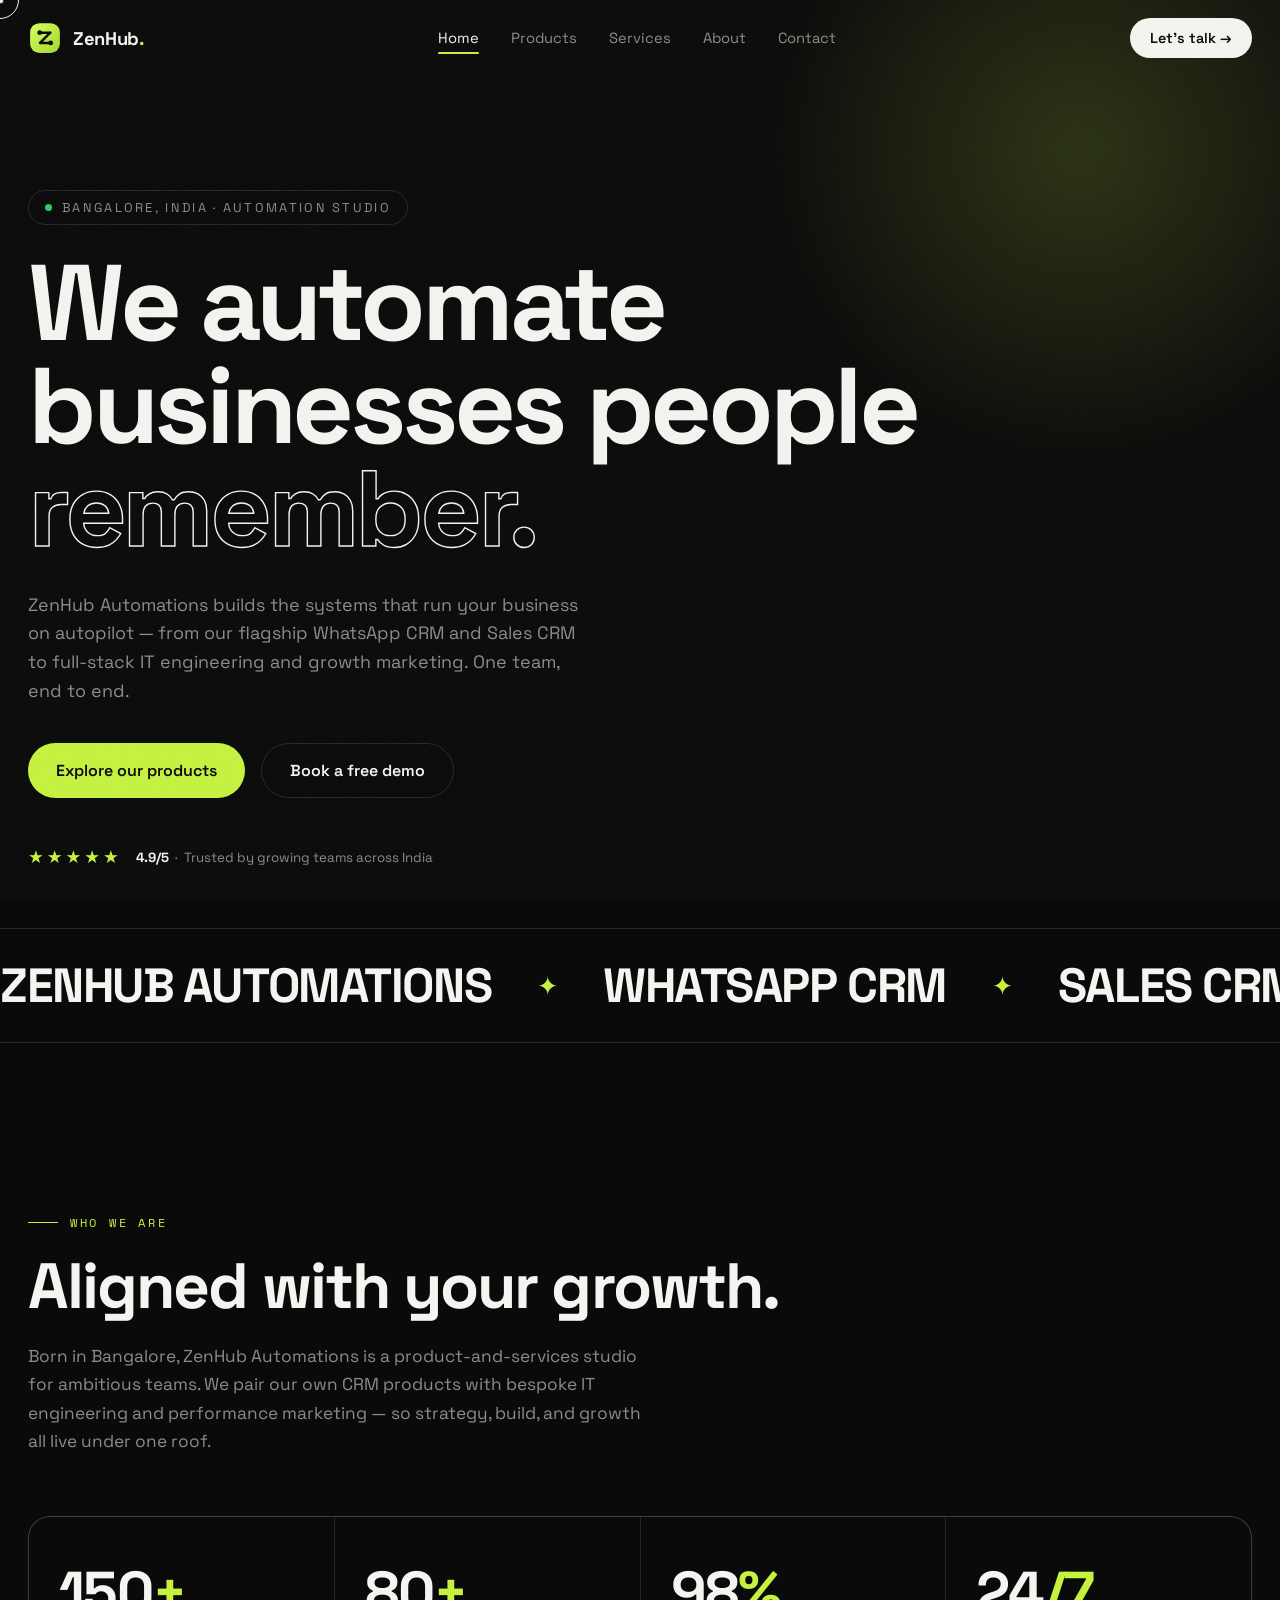
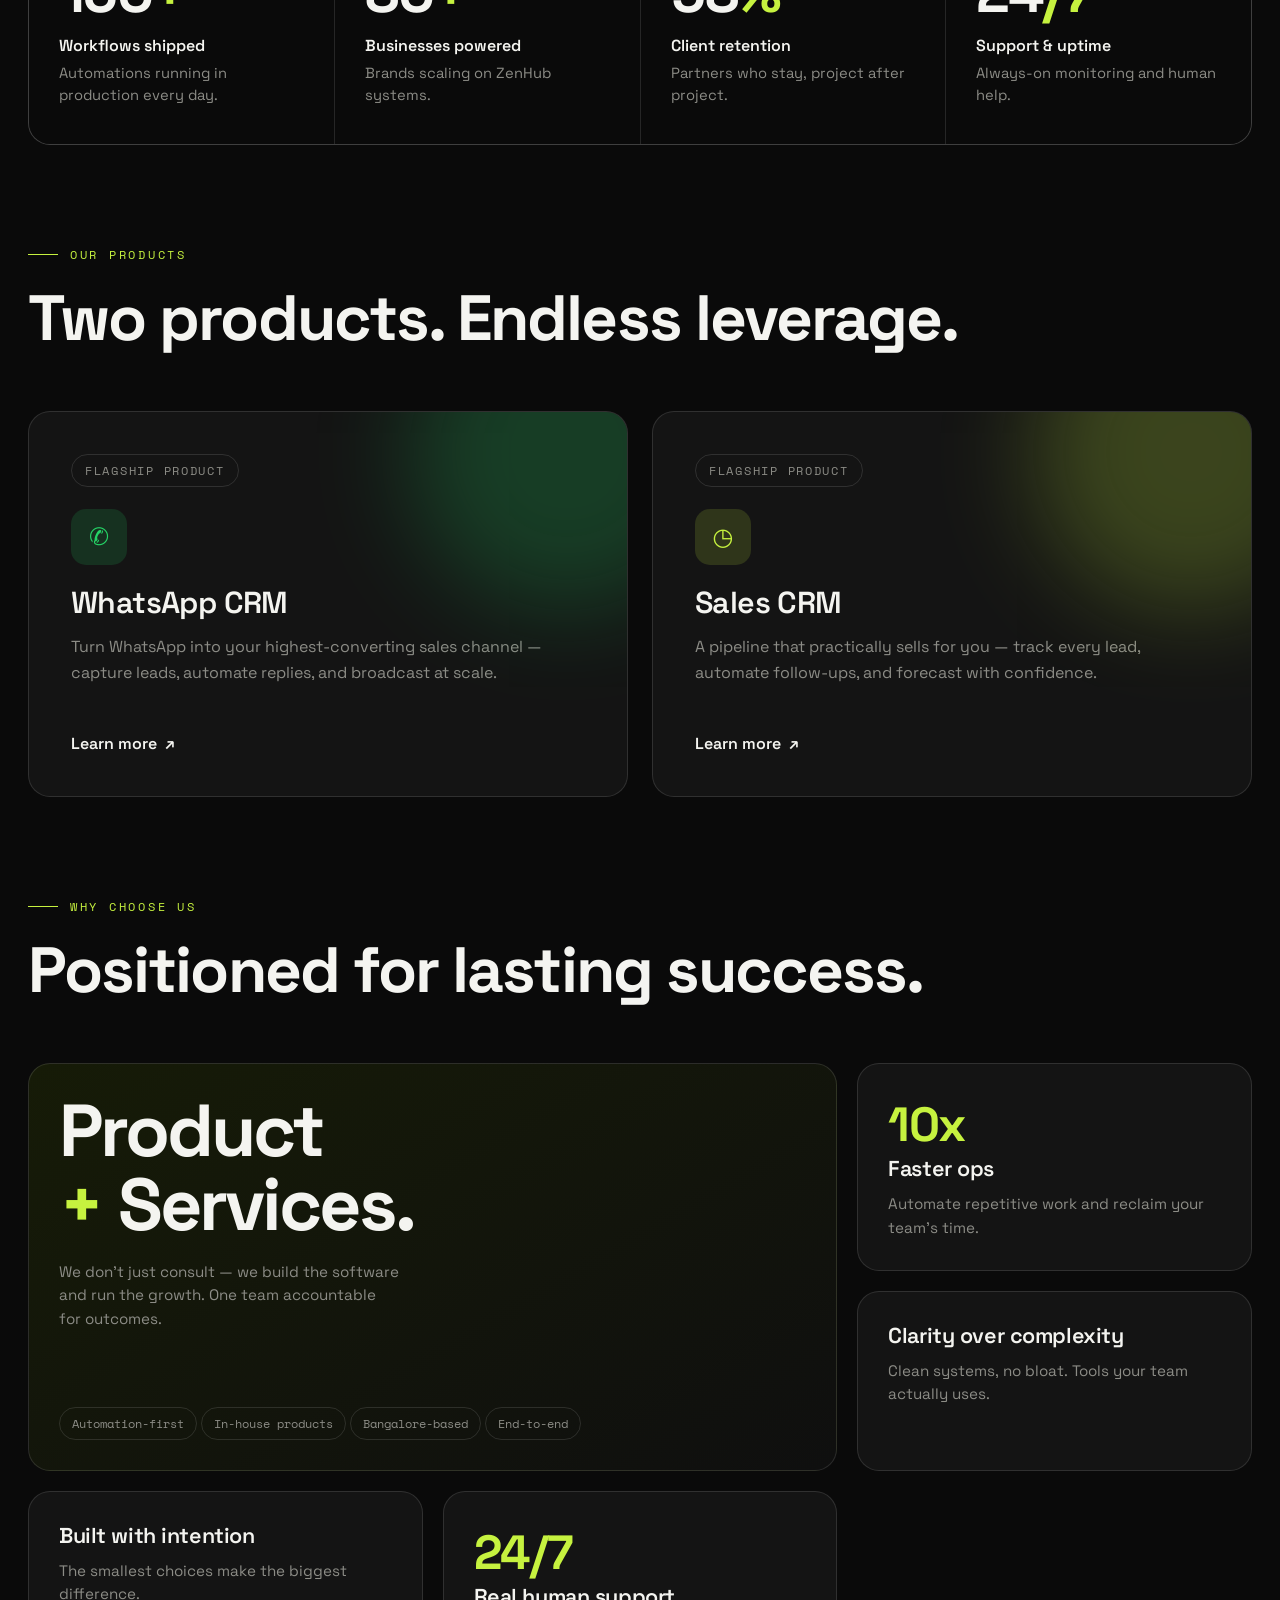
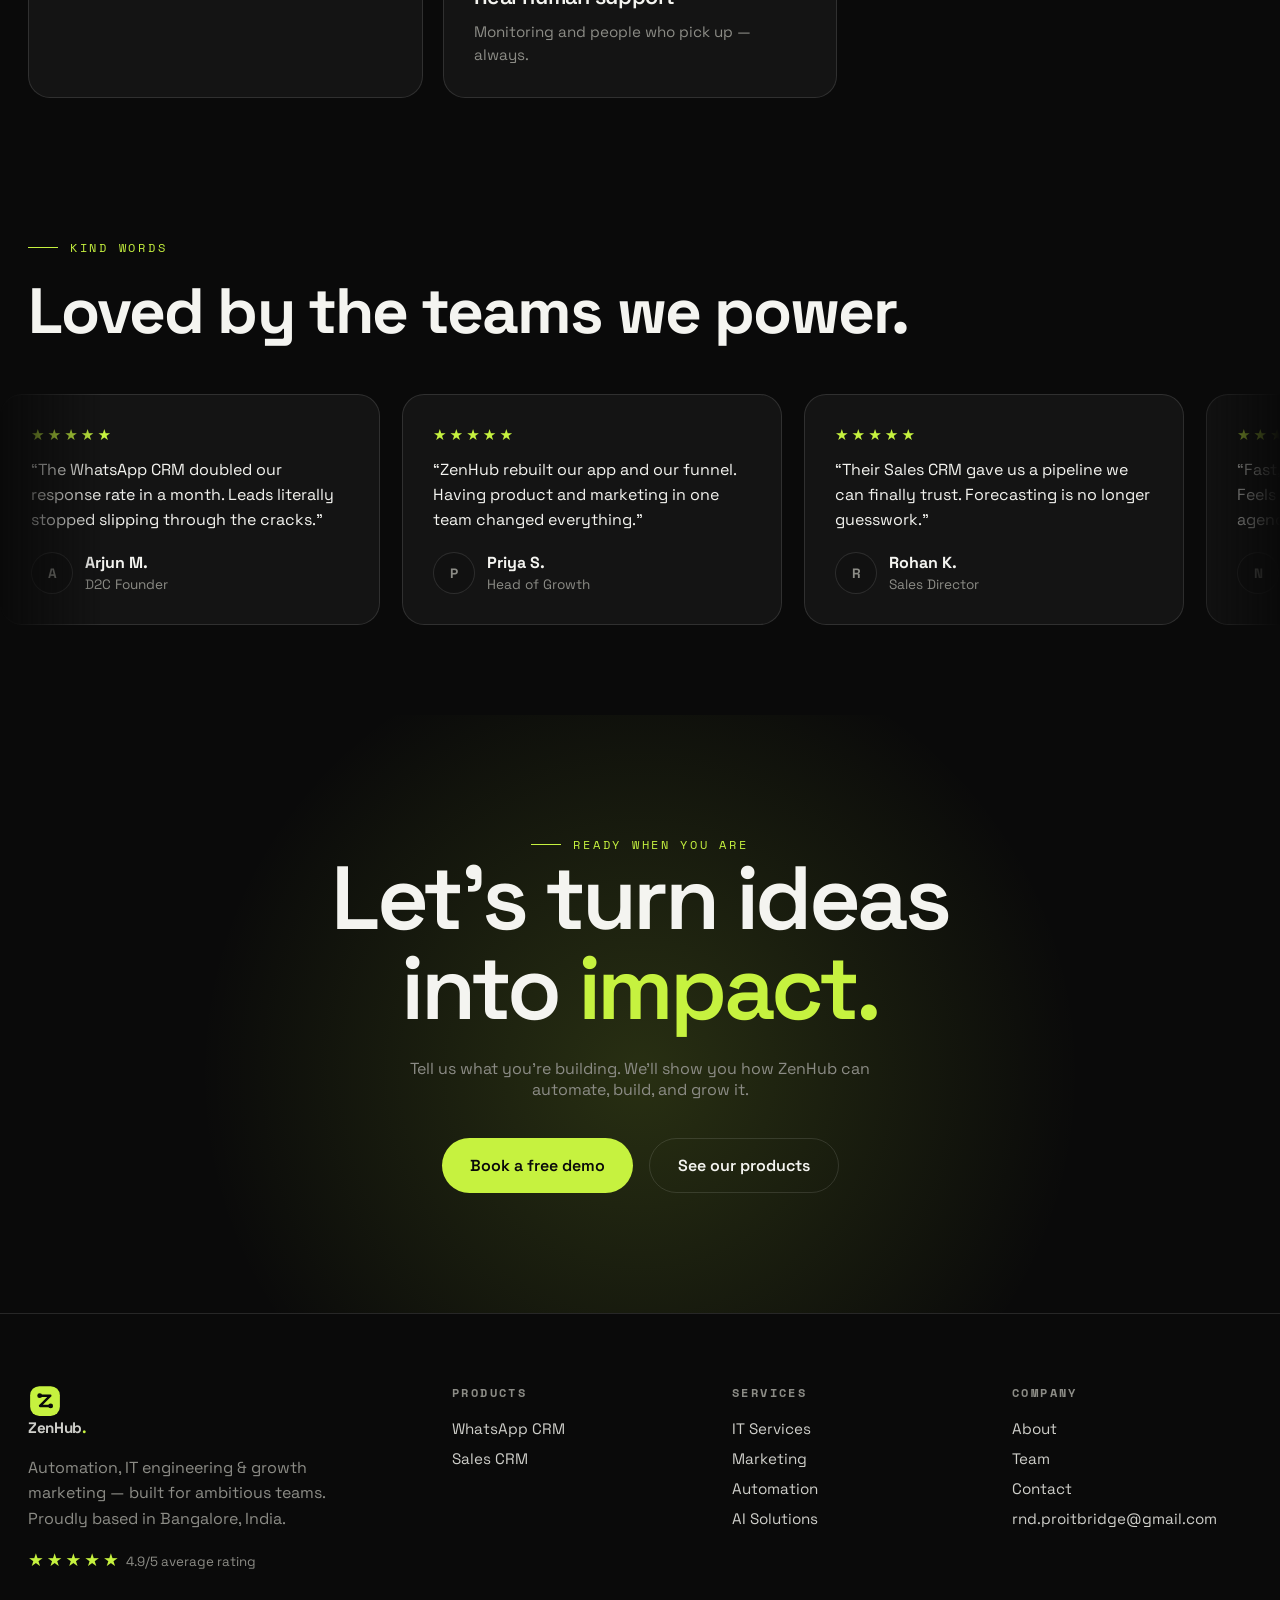
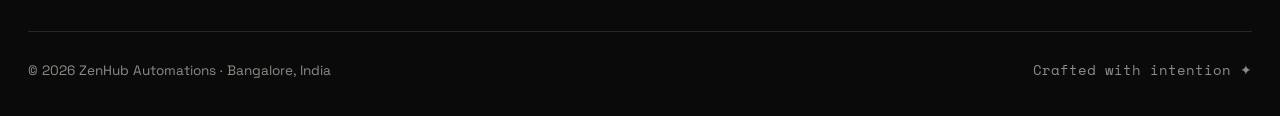
==== index.html @ d8d259f4 "first commit" ====
<!DOCTYPE html>
<html lang="en">
<head>
<meta charset="UTF-8" />
<meta name="viewport" content="width=device-width, initial-scale=1.0" />
<title>ZenHub Automations — We automate businesses people remember</title>
<meta name="description" content="ZenHub Automations is a Bangalore-based automation, IT & marketing studio. Makers of WhatsApp CRM and Sales CRM, plus full-stack IT services and growth marketing." />
<link rel="icon" href="assets/logo.svg" type="image/svg+xml" />
<link rel="preconnect" href="https://fonts.googleapis.com" />
<link rel="preconnect" href="https://fonts.gstatic.com" crossorigin />
<link href="https://fonts.googleapis.com/css2?family=Space+Grotesk:wght@400;500;600;700&family=Space+Mono:wght@400;700&display=swap" rel="stylesheet" />
<link href="https://api.fontshare.com/v2/css?f[]=clash-display@400,500,600,700&display=swap" rel="stylesheet" />
<link rel="stylesheet" href="assets/styles.css" />
</head>
<body>
<div class="cursor-dot"></div><div class="cursor-ring"></div>

<nav id="nav"><div class="nav-inner">
  <a href="index.html" class="logo">
    <svg class="logo-mark" viewBox="0 0 48 48" fill="none" xmlns="http://www.w3.org/2000/svg"><defs><linearGradient id="zg" x1="4" y1="4" x2="44" y2="44" gradientUnits="userSpaceOnUse"><stop stop-color="#d6ff5c"/><stop offset="1" stop-color="#a6d92f"/></linearGradient></defs><rect x="3" y="3" width="42" height="42" rx="13" fill="url(#zg)"/><path d="M16.5 16.5 H31.5 L17 31 H32" stroke="#0a0a0a" stroke-width="3.4" stroke-linecap="round" stroke-linejoin="round"/><circle cx="16.5" cy="16.5" r="3.4" fill="#0a0a0a"/><circle cx="32" cy="31" r="3.4" fill="#0a0a0a"/><circle cx="31.5" cy="16.5" r="1.7" fill="#0a0a0a" opacity=".55"/><circle cx="17" cy="31" r="1.7" fill="#0a0a0a" opacity=".55"/></svg>
    <span>ZenHub<span class="accent">.</span></span>
  </a>
  <div class="nav-links">
    <a href="index.html" class="active">Home</a>
    <a href="products.html">Products</a>
    <a href="services.html">Services</a>
    <a href="about.html">About</a>
    <a href="contact.html">Contact</a>
  </div>
  <a href="contact.html" class="nav-cta" data-hover>Let’s talk →</a>
  <div class="burger"><span></span><span></span><span></span></div>
</div></nav>
<div class="mobile-menu">
  <a href="index.html">Home</a><a href="products.html">Products</a><a href="services.html">Services</a><a href="about.html">About</a><a href="contact.html">Contact</a>
</div>

<!-- HERO -->
<header class="hero">
  <div class="hero-glow"></div>
  <div class="wrap">
    <span class="eyebrow reveal"><span class="dot"></span> Bangalore, India · Automation Studio</span>
    <h1 class="hero-title reveal" data-d="1">We automate<br>businesses people<br><span class="out">remember.</span></h1>
    <p class="hero-sub reveal" data-d="2">ZenHub Automations builds the systems that run your business on autopilot — from our flagship WhatsApp CRM and Sales CRM to full-stack IT engineering and growth marketing. One team, end to end.</p>
    <div class="hero-actions reveal" data-d="3">
      <a href="products.html" class="btn btn-primary" data-hover>Explore our products</a>
      <a href="contact.html" class="btn btn-ghost" data-hover>Book a free demo</a>
    </div>
    <div class="hero-rating reveal" data-d="4">
      <span class="stars">★★★★★</span>
      <small><b style="color:var(--ink)">4.9/5</b> &nbsp;·&nbsp; Trusted by growing teams across India</small>
    </div>
  </div>
  <div class="marquee">
    <div class="marquee-track">
      <span>ZENHUB AUTOMATIONS</span><span>WHATSAPP CRM</span><span>SALES CRM</span><span>IT SERVICES</span><span>MARKETING</span>
      <span>ZENHUB AUTOMATIONS</span><span>WHATSAPP CRM</span><span>SALES CRM</span><span>IT SERVICES</span><span>MARKETING</span>
    </div>
  </div>
</header>

<!-- ABOUT / STATS -->
<section class="section-pad">
  <div class="wrap">
    <span class="label reveal">Who we are</span>
    <h2 class="section-title reveal" data-d="1">Aligned with your growth.</h2>
    <p class="lead reveal" data-d="2">Born in Bangalore, ZenHub Automations is a product-and-services studio for ambitious teams. We pair our own CRM products with bespoke IT engineering and performance marketing — so strategy, build, and growth all live under one roof.</p>
    <div class="stats reveal" data-d="2">
      <div class="stat"><div class="num">150<span class="accent">+</span></div><div class="t">Workflows shipped</div><div class="d">Automations running in production every day.</div></div>
      <div class="stat"><div class="num">80<span class="accent">+</span></div><div class="t">Businesses powered</div><div class="d">Brands scaling on ZenHub systems.</div></div>
      <div class="stat"><div class="num">98<span class="accent">%</span></div><div class="t">Client retention</div><div class="d">Partners who stay, project after project.</div></div>
      <div class="stat"><div class="num">24<span class="accent">/7</span></div><div class="t">Support & uptime</div><div class="d">Always-on monitoring and human help.</div></div>
    </div>
  </div>
</section>

<!-- PRODUCTS TEASER -->
<section class="section-pad" style="padding-top:0">
  <div class="wrap">
    <span class="label reveal">Our products</span>
    <h2 class="section-title reveal" data-d="1">Two products. Endless leverage.</h2>
    <div class="products">
      <div class="product wa reveal" data-d="2" data-hover>
        <div class="pglow"></div>
        <span class="pbadge">Flagship product</span>
        <div class="picon">✆</div>
        <h3>WhatsApp CRM</h3>
        <p>Turn WhatsApp into your highest-converting sales channel — capture leads, automate replies, and broadcast at scale.</p>
        <a href="products.html" class="plink">Learn more</a>
      </div>
      <div class="product sales reveal" data-d="3" data-hover>
        <div class="pglow"></div>
        <span class="pbadge">Flagship product</span>
        <div class="picon">◷</div>
        <h3>Sales CRM</h3>
        <p>A pipeline that practically sells for you — track every lead, automate follow-ups, and forecast with confidence.</p>
        <a href="products.html" class="plink">Learn more</a>
      </div>
    </div>
  </div>
</section>

<!-- WHY US -->
<section class="section-pad" style="padding-top:0">
  <div class="wrap">
    <span class="label reveal">Why choose us</span>
    <h2 class="section-title reveal" data-d="1">Positioned for lasting success.</h2>
    <div class="bento">
      <div class="cell big reveal" data-d="1">
        <div>
          <div class="huge">Product<br><span class="accent">+</span> Services.</div>
          <p style="margin-top:18px;max-width:340px">We don’t just consult — we build the software and run the growth. One team accountable for outcomes.</p>
        </div>
        <div><span class="chip">Automation-first</span><span class="chip">In-house products</span><span class="chip">Bangalore-based</span><span class="chip">End-to-end</span></div>
      </div>
      <div class="cell reveal" data-d="2"><div class="kpi">10x</div><h4>Faster ops</h4><p>Automate repetitive work and reclaim your team’s time.</p></div>
      <div class="cell reveal" data-d="3"><h4>Clarity over complexity</h4><p>Clean systems, no bloat. Tools your team actually uses.</p></div>
      <div class="cell reveal" data-d="2"><h4>Built with intention</h4><p>The smallest choices make the biggest difference.</p></div>
      <div class="cell reveal" data-d="3"><div class="kpi">24/7</div><h4>Real human support</h4><p>Monitoring and people who pick up — always.</p></div>
    </div>
  </div>
</section>

<!-- TESTIMONIALS -->
<section class="section-pad" style="padding:40px 0 90px">
  <div class="wrap">
    <span class="label reveal">Kind words</span>
    <h2 class="section-title reveal" data-d="1">Loved by the teams we power.</h2>
  </div>
  <div class="tmarquee">
    <div class="tmarquee-track">
      <div class="tcard"><div class="stars accent">★★★★★</div><p>“The WhatsApp CRM doubled our response rate in a month. Leads literally stopped slipping through the cracks.”</p><div class="who"><span class="av">A</span><div><b>Arjun M.</b><span>D2C Founder</span></div></div></div>
      <div class="tcard"><div class="stars accent">★★★★★</div><p>“ZenHub rebuilt our app and our funnel. Having product and marketing in one team changed everything.”</p><div class="who"><span class="av">P</span><div><b>Priya S.</b><span>Head of Growth</span></div></div></div>
      <div class="tcard"><div class="stars accent">★★★★★</div><p>“Their Sales CRM gave us a pipeline we can finally trust. Forecasting is no longer guesswork.”</p><div class="who"><span class="av">R</span><div><b>Rohan K.</b><span>Sales Director</span></div></div></div>
      <div class="tcard"><div class="stars accent">★★★★★</div><p>“Fast, sharp and genuinely strategic. Feels like an in-house team, not an agency.”</p><div class="who"><span class="av">N</span><div><b>Neha T.</b><span>COO</span></div></div></div>
      <div class="tcard"><div class="stars accent">★★★★★</div><p>“The WhatsApp CRM doubled our response rate in a month. Leads literally stopped slipping through the cracks.”</p><div class="who"><span class="av">A</span><div><b>Arjun M.</b><span>D2C Founder</span></div></div></div>
      <div class="tcard"><div class="stars accent">★★★★★</div><p>“ZenHub rebuilt our app and our funnel. Having product and marketing in one team changed everything.”</p><div class="who"><span class="av">P</span><div><b>Priya S.</b><span>Head of Growth</span></div></div></div>
      <div class="tcard"><div class="stars accent">★★★★★</div><p>“Their Sales CRM gave us a pipeline we can finally trust. Forecasting is no longer guesswork.”</p><div class="who"><span class="av">R</span><div><b>Rohan K.</b><span>Sales Director</span></div></div></div>
      <div class="tcard"><div class="stars accent">★★★★★</div><p>“Fast, sharp and genuinely strategic. Feels like an in-house team, not an agency.”</p><div class="who"><span class="av">N</span><div><b>Neha T.</b><span>COO</span></div></div></div>
    </div>
  </div>
</section>

<!-- CTA -->
<section class="cta">
  <div class="glow"></div>
  <div class="wrap">
    <span class="label reveal" style="justify-content:center">Ready when you are</span>
    <h2 class="reveal" data-d="1">Let’s turn ideas<br>into <span class="accent">impact.</span></h2>
    <p class="reveal" data-d="2">Tell us what you’re building. We’ll show you how ZenHub can automate, build, and grow it.</p>
    <div class="hero-actions reveal" data-d="3" style="justify-content:center">
      <a href="contact.html" class="btn btn-primary" data-hover>Book a free demo</a>
      <a href="products.html" class="btn btn-ghost" data-hover>See our products</a>
    </div>
  </div>
</section>

<footer><div class="wrap">
  <div class="foot-grid">
    <div class="foot-brand">
      <a href="index.html" class="logo"><svg class="logo-mark" viewBox="0 0 48 48" fill="none" xmlns="http://www.w3.org/2000/svg"><rect x="3" y="3" width="42" height="42" rx="13" fill="#c6f23f"/><path d="M16.5 16.5 H31.5 L17 31 H32" stroke="#0a0a0a" stroke-width="3.4" stroke-linecap="round" stroke-linejoin="round"/><circle cx="16.5" cy="16.5" r="3.4" fill="#0a0a0a"/><circle cx="32" cy="31" r="3.4" fill="#0a0a0a"/></svg><span>ZenHub<span class="accent">.</span></span></a>
      <p>Automation, IT engineering &amp; growth marketing — built for ambitious teams. Proudly based in Bangalore, India.</p>
      <span class="stars accent">★★★★★</span> <small style="color:var(--muted)">4.9/5 average rating</small>
    </div>
    <div><h5>Products</h5><a href="products.html">WhatsApp CRM</a><a href="products.html">Sales CRM</a></div>
    <div><h5>Services</h5><a href="services.html">IT Services</a><a href="services.html">Marketing</a><a href="services.html">Automation</a><a href="services.html">AI Solutions</a></div>
    <div><h5>Company</h5><a href="about.html">About</a><a href="about.html">Team</a><a href="contact.html">Contact</a><a href="mailto:rnd.proitbridge@gmail.com">rnd.proitbridge@gmail.com</a></div>
  </div>
  <div class="foot-bottom"><span>© <span data-yr></span> ZenHub Automations · Bangalore, India</span><span class="mono">Crafted with intention ✦</span></div>
</div></footer>

<script src="assets/app.js"></script>
</body>
</html>
---- assets/styles.css ----
:root{
  --bg:#0a0a0a;
  --bg-2:#111111;
  --ink:#f4f4f0;
  --muted:#8c8c86;
  --line:rgba(244,244,240,.12);
  --accent:#c6f23f;
  --accent-2:#25d366;
  --card:#141414;
  --r:22px;
  --ease:cubic-bezier(.16,1,.3,1);
}
*{margin:0;padding:0;box-sizing:border-box}
html{scroll-behavior:smooth}
body{
  background:var(--bg);
  color:var(--ink);
  font-family:'Space Grotesk',system-ui,sans-serif;
  -webkit-font-smoothing:antialiased;
  overflow-x:hidden;
  cursor:none;
}
body::before{
  content:"";position:fixed;inset:0;z-index:9998;pointer-events:none;opacity:.04;
  background-image:url("data:image/svg+xml,%3Csvg xmlns='http://www.w3.org/2000/svg' width='120' height='120'%3E%3Cfilter id='n'%3E%3CfeTurbulence type='fractalNoise' baseFrequency='.9' numOctaves='3'/%3E%3C/filter%3E%3Crect width='100%25' height='100%25' filter='url(%23n)'/%3E%3C/svg%3E");
}
a{color:inherit;text-decoration:none}
.mono{font-family:'Space Mono',monospace}

/* display headings use Clash Display */
h1,h2,h3,h4,
.hero-title,.page-head h1,.section-title,
.cta h2,.product h3,.cell.big .huge,.cell .kpi,
.stat .num,.cell h4,.m-body h4,.mobile-menu a{
  font-family:'Clash Display','Space Grotesk',system-ui,sans-serif;
  font-weight:600;
}
h1.hero-title,.page-head h1,.cta h2,.cell.big .huge{font-weight:600;letter-spacing:-.035em}
.wrap{max-width:1280px;margin:0 auto;padding:0 28px}
.accent{color:var(--accent)}

/* cursor */
.cursor-dot,.cursor-ring{position:fixed;top:0;left:0;z-index:9999;pointer-events:none;border-radius:50%;mix-blend-mode:difference}
.cursor-dot{width:7px;height:7px;background:#fff;transform:translate(-50%,-50%)}
.cursor-ring{width:38px;height:38px;border:1.5px solid #fff;transform:translate(-50%,-50%);transition:width .25s var(--ease),height .25s var(--ease),background .25s}
.cursor-ring.hover{width:64px;height:64px;background:rgba(255,255,255,.15)}
@media(hover:none),(max-width:820px){body{cursor:auto}.cursor-dot,.cursor-ring{display:none}}

/* nav */
nav{position:fixed;top:0;left:0;right:0;z-index:900;transition:.4s var(--ease)}
.nav-inner{display:flex;align-items:center;justify-content:space-between;padding:18px 28px;max-width:1280px;margin:0 auto}
nav.scrolled .nav-inner{padding:12px 28px}
nav.scrolled{background:rgba(10,10,10,.72);backdrop-filter:blur(14px);border-bottom:1px solid var(--line)}
.logo{display:flex;align-items:center;gap:11px;font-weight:700;font-size:1.15rem;letter-spacing:-.02em}
.logo-mark{width:34px;height:34px;border-radius:10px;display:block;transition:transform .55s var(--ease)}
.logo:hover .logo-mark{transform:rotate(180deg)}
.nav-links{display:flex;gap:32px;align-items:center}
.nav-links a{font-size:.92rem;color:var(--muted);transition:color .25s;position:relative}
.nav-links a:hover,.nav-links a.active{color:var(--ink)}
.nav-links a.active::after{content:"";position:absolute;left:0;right:0;bottom:-7px;height:2px;background:var(--accent);border-radius:2px}
.nav-cta{padding:11px 20px;background:var(--ink);color:#0a0a0a;border-radius:100px;font-weight:600;font-size:.9rem;transition:.3s var(--ease)}
.nav-cta:hover{background:var(--accent)}
.burger{display:none;flex-direction:column;gap:5px;cursor:pointer;z-index:950}
.burger span{width:24px;height:2px;background:var(--ink);transition:.3s}
.mobile-menu{position:fixed;inset:0;background:var(--bg);z-index:940;display:flex;flex-direction:column;justify-content:center;gap:8px;padding:0 32px;transform:translateY(-100%);transition:.5s var(--ease)}
.mobile-menu.open{transform:none}
.mobile-menu a{font-size:2rem;font-weight:700;letter-spacing:-.02em;padding:10px 0;border-bottom:1px solid var(--line)}
@media(max-width:820px){.nav-links,.nav-cta{display:none}.burger{display:flex}}

/* hero */
.hero{position:relative;padding:190px 0 70px;overflow:hidden}
.hero-glow{position:absolute;width:700px;height:700px;border-radius:50%;background:radial-gradient(circle,rgba(198,242,63,.18),transparent 65%);top:-200px;right:-150px;filter:blur(20px);z-index:0}
.eyebrow{display:inline-flex;align-items:center;gap:10px;font-size:.8rem;letter-spacing:.18em;text-transform:uppercase;color:var(--muted);border:1px solid var(--line);padding:8px 16px;border-radius:100px}
.eyebrow .dot{width:7px;height:7px;border-radius:50%;background:var(--accent-2);box-shadow:0 0 0 0 rgba(37,211,102,.6);animation:pulse 2s infinite}
@keyframes pulse{0%{box-shadow:0 0 0 0 rgba(37,211,102,.55)}70%{box-shadow:0 0 0 12px rgba(37,211,102,0)}100%{box-shadow:0 0 0 0 rgba(37,211,102,0)}}
h1.hero-title{font-size:clamp(2.7rem,8.4vw,7.4rem);line-height:.96;letter-spacing:-.04em;font-weight:700;margin:26px 0 0;position:relative;z-index:2}
h1.hero-title .out{color:transparent;-webkit-text-stroke:1.4px var(--ink)}
.hero-sub{max-width:560px;margin:30px 0 38px;color:var(--muted);font-size:1.12rem;line-height:1.6;position:relative;z-index:2}
.hero-actions{display:flex;gap:16px;flex-wrap:wrap;position:relative;z-index:2}
.btn{display:inline-flex;align-items:center;gap:10px;padding:16px 28px;border-radius:100px;font-weight:600;font-size:1rem;transition:.35s var(--ease)}
.btn-primary{background:var(--accent);color:#0a0a0a}
.btn-primary:hover{transform:translateY(-3px);box-shadow:0 16px 40px rgba(198,242,63,.25)}
.btn-ghost{border:1px solid var(--line);color:var(--ink)}
.btn-ghost:hover{background:var(--ink);color:#0a0a0a}
.hero-rating{display:flex;align-items:center;gap:14px;margin-top:48px;position:relative;z-index:2}
.stars{color:var(--accent);letter-spacing:3px;font-size:1.1rem}
.hero-rating small{color:var(--muted)}

/* page header (sub-pages) */
.page-head{padding:170px 0 30px;position:relative;overflow:hidden}
.page-head h1{font-size:clamp(2.6rem,7vw,6rem);line-height:.98;letter-spacing:-.04em;font-weight:700;margin-top:18px}
.page-head .lead{margin-top:24px}
.crumb{font-family:'Space Mono';font-size:.8rem;color:var(--muted);letter-spacing:.1em}
.crumb .accent{color:var(--accent)}

/* marquee */
.marquee{border-top:1px solid var(--line);border-bottom:1px solid var(--line);padding:26px 0;overflow:hidden;white-space:nowrap;margin-top:60px}
.marquee-track{display:inline-flex;gap:46px;animation:scroll 28s linear infinite;will-change:transform}
.marquee:hover .marquee-track{animation-play-state:paused}
.marquee-track span{font-size:clamp(1.8rem,4vw,3rem);font-weight:700;letter-spacing:-.03em;display:inline-flex;align-items:center;gap:46px;color:var(--ink)}
.marquee-track span::after{content:"✦";color:var(--accent);font-size:1.6rem}
@keyframes scroll{to{transform:translateX(-50%)}}

/* sections */
section{position:relative;z-index:2}
.section-pad{padding:100px 0}
.label{font-family:'Space Mono';font-size:.78rem;letter-spacing:.22em;text-transform:uppercase;color:var(--accent);display:flex;align-items:center;gap:12px}
.label::before{content:"";width:30px;height:1px;background:var(--accent)}
h2.section-title{font-size:clamp(2rem,5.2vw,4rem);line-height:1.02;letter-spacing:-.03em;font-weight:700;margin:22px 0}
.lead{color:var(--muted);font-size:1.08rem;line-height:1.65;max-width:620px}

/* stats */
.stats{display:grid;grid-template-columns:repeat(4,1fr);gap:1px;background:var(--line);border:1px solid var(--line);border-radius:var(--r);overflow:hidden;margin-top:60px}
.stat{background:var(--bg);padding:38px 30px}
.stat .num{font-size:clamp(2.4rem,4.5vw,3.6rem);font-weight:700;letter-spacing:-.03em}
.stat .t{font-weight:600;margin:6px 0 6px}
.stat .d{color:var(--muted);font-size:.92rem;line-height:1.5}
@media(max-width:820px){.stats{grid-template-columns:repeat(2,1fr)}}

/* products */
.products{display:grid;grid-template-columns:1fr 1fr;gap:24px;margin-top:60px}
.product{position:relative;background:var(--card);border:1px solid var(--line);border-radius:var(--r);padding:42px;overflow:hidden;transition:.45s var(--ease)}
.product:hover{transform:translateY(-6px);border-color:rgba(244,244,240,.28)}
.product .pglow{position:absolute;width:320px;height:320px;border-radius:50%;filter:blur(50px);opacity:.22;top:-120px;right:-100px;transition:.5s}
.product.wa .pglow{background:var(--accent-2)}
.product.sales .pglow{background:var(--accent)}
.product:hover .pglow{opacity:.4}
.pbadge{display:inline-flex;align-items:center;gap:8px;font-family:'Space Mono';font-size:.72rem;letter-spacing:.15em;text-transform:uppercase;padding:7px 13px;border-radius:100px;border:1px solid var(--line);color:var(--muted)}
.picon{width:56px;height:56px;border-radius:15px;display:grid;place-items:center;margin:22px 0 18px;font-size:1.5rem}
.product.wa .picon{background:rgba(37,211,102,.15);color:var(--accent-2)}
.product.sales .picon{background:rgba(198,242,63,.15);color:var(--accent)}
.product h3{font-size:1.9rem;letter-spacing:-.02em}
.product p{color:var(--muted);margin:12px 0 22px;line-height:1.6}
.feat{list-style:none;display:flex;flex-direction:column;gap:11px}
.feat li{display:flex;gap:11px;align-items:flex-start;font-size:.95rem;color:#cfcfca}
.feat li::before{content:"→";color:var(--accent);flex:none}
.product .plink{display:inline-flex;align-items:center;gap:8px;margin-top:26px;font-weight:600}
.product .plink::after{content:"↗";transition:transform .3s}
.product:hover .plink::after{transform:translate(3px,-3px)}
@media(max-width:820px){.products{grid-template-columns:1fr}}

/* services */
.svc-head{display:flex;justify-content:space-between;align-items:flex-end;flex-wrap:wrap;gap:24px}
.svc-cat{margin-top:54px}
.svc-cat h3{font-family:'Space Mono';font-size:.95rem;letter-spacing:.12em;text-transform:uppercase;color:var(--muted);padding-bottom:14px;border-bottom:1px solid var(--line)}
.svc-row{display:flex;align-items:center;gap:24px;padding:24px 8px;border-bottom:1px solid var(--line);transition:.4s var(--ease);position:relative}
.svc-row .n{font-family:'Space Mono';font-size:.85rem;color:var(--muted);width:34px;flex:none}
.svc-row .name{font-size:clamp(1.3rem,2.6vw,2.1rem);font-weight:600;letter-spacing:-.02em;flex:1;transition:.35s var(--ease)}
.svc-row .desc{color:var(--muted);font-size:.92rem;max-width:330px;display:none}
.svc-row .arrow{font-size:1.3rem;color:var(--muted);transition:.35s var(--ease)}
.svc-row:hover{padding-left:24px;background:linear-gradient(90deg,rgba(198,242,63,.06),transparent)}
.svc-row:hover .name{color:var(--accent);transform:translateX(6px)}
.svc-row:hover .arrow{color:var(--accent);transform:rotate(45deg)}
@media(min-width:900px){.svc-row .desc{display:block}}

/* bento */
.bento{display:grid;grid-template-columns:repeat(3,1fr);grid-auto-rows:minmax(180px,auto);gap:20px;margin-top:60px}
.cell{background:var(--card);border:1px solid var(--line);border-radius:var(--r);padding:30px;transition:.4s var(--ease);overflow:hidden;position:relative}
.cell:hover{border-color:rgba(244,244,240,.28);transform:translateY(-4px)}
.cell h4{font-size:1.35rem;letter-spacing:-.02em;margin-bottom:10px}
.cell p{color:var(--muted);font-size:.95rem;line-height:1.55}
.cell.big{grid-column:span 2;grid-row:span 2;display:flex;flex-direction:column;justify-content:space-between;background:linear-gradient(150deg,#161b07,#0f0f0f)}
.cell.big .huge{font-size:clamp(2.6rem,6vw,4.6rem);font-weight:700;letter-spacing:-.04em;line-height:1}
.cell .kpi{font-size:3rem;font-weight:700;letter-spacing:-.03em;color:var(--accent)}
.chip{display:inline-block;padding:6px 12px;border:1px solid var(--line);border-radius:100px;font-size:.78rem;font-family:'Space Mono';color:var(--muted);margin:4px 4px 0 0}
@media(max-width:820px){.bento{grid-template-columns:1fr}.cell.big{grid-column:span 1;grid-row:span 1}}

/* team */
.team{display:grid;grid-template-columns:repeat(3,1fr);gap:24px;margin-top:60px}
.member{background:var(--card);border:1px solid var(--line);border-radius:var(--r);overflow:hidden;transition:.4s var(--ease)}
.member:hover{transform:translateY(-6px);border-color:var(--accent)}
.m-photo{aspect-ratio:1/1;display:grid;place-items:center;background:repeating-linear-gradient(45deg,#161616,#161616 14px,#191919 14px,#191919 28px);position:relative;border-bottom:1px solid var(--line)}
.m-photo .ph{width:90px;height:90px;border-radius:50%;border:2px dashed var(--line);display:grid;place-items:center;color:var(--muted);font-size:2rem}
.m-photo .tag{position:absolute;top:16px;left:16px;font-family:'Space Mono';font-size:.7rem;letter-spacing:.1em;text-transform:uppercase;color:#0a0a0a;background:var(--accent);padding:5px 11px;border-radius:100px}
.m-body{padding:26px}
.m-body h4{font-size:1.4rem;letter-spacing:-.02em}
.m-body .role{color:var(--accent);font-family:'Space Mono';font-size:.85rem;margin:5px 0 12px}
.m-body p{color:var(--muted);font-size:.92rem;line-height:1.55}
.m-socials{display:flex;gap:10px;margin-top:18px}
.m-socials a{width:36px;height:36px;border:1px solid var(--line);border-radius:50%;display:grid;place-items:center;font-size:.8rem;color:var(--muted);transition:.3s}
.m-socials a:hover{background:var(--ink);color:#0a0a0a}
@media(max-width:820px){.team{grid-template-columns:1fr}}

/* testimonials */
.tmarquee{overflow:hidden;margin-top:50px;-webkit-mask-image:linear-gradient(90deg,transparent,#000 8%,#000 92%,transparent);mask-image:linear-gradient(90deg,transparent,#000 8%,#000 92%,transparent)}
.tmarquee-track{display:inline-flex;gap:22px;animation:scroll 40s linear infinite}
.tmarquee:hover .tmarquee-track{animation-play-state:paused}
.tcard{width:380px;background:var(--card);border:1px solid var(--line);border-radius:var(--r);padding:30px;white-space:normal;flex:none}
.tcard .stars{font-size:.95rem;margin-bottom:14px}
.tcard p{line-height:1.55;font-size:1rem}
.tcard .who{display:flex;align-items:center;gap:12px;margin-top:20px}
.tcard .av{width:42px;height:42px;border-radius:50%;background:var(--bg-2);display:grid;place-items:center;font-weight:700;color:var(--accent);border:1px solid var(--line)}
.tcard .who b{display:block}
.tcard .who span{color:var(--muted);font-size:.85rem}

/* contact */
.contact-grid{display:grid;grid-template-columns:1fr 1fr;gap:50px;margin-top:60px;align-items:start}
.cform{display:flex;flex-direction:column;gap:18px}
.field label{display:block;font-size:.8rem;font-family:'Space Mono';letter-spacing:.1em;text-transform:uppercase;color:var(--muted);margin-bottom:8px}
.field input,.field textarea,.field select{width:100%;background:var(--card);border:1px solid var(--line);border-radius:14px;padding:15px 16px;color:var(--ink);font-family:inherit;font-size:1rem;transition:.3s;cursor:none}
.field input:focus,.field textarea:focus,.field select:focus{outline:none;border-color:var(--accent)}
.field textarea{min-height:130px;resize:vertical}
.contact-info .info-item{display:flex;gap:16px;padding:22px 0;border-bottom:1px solid var(--line)}
.contact-info .ic{width:46px;height:46px;border-radius:12px;background:var(--card);border:1px solid var(--line);display:grid;place-items:center;font-size:1.2rem;flex:none}
.contact-info h4{font-size:1.05rem;margin-bottom:4px}
.contact-info p{color:var(--muted);font-size:.95rem;line-height:1.5}
.form-note{font-size:.85rem;color:var(--muted)}
@media(max-width:820px){.contact-grid{grid-template-columns:1fr;gap:36px}}

/* cta */
.cta{position:relative;text-align:center;padding:120px 0;overflow:hidden}
.cta .glow{position:absolute;inset:0;background:radial-gradient(circle at 50% 60%,rgba(198,242,63,.16),transparent 60%)}
.cta h2{font-size:clamp(2.4rem,7vw,6rem);letter-spacing:-.04em;line-height:1;position:relative}
.cta p{color:var(--muted);margin:24px auto 38px;max-width:480px;position:relative}

/* footer */
footer{border-top:1px solid var(--line);padding:70px 0 36px}
.foot-grid{display:grid;grid-template-columns:1.6fr 1fr 1fr 1fr;gap:40px}
.foot-grid h5{font-family:'Space Mono';font-size:.75rem;letter-spacing:.2em;text-transform:uppercase;color:var(--muted);margin-bottom:18px}
.foot-grid a{display:block;color:#cfcfca;margin-bottom:11px;font-size:.95rem;transition:.25s}
.foot-grid a:hover{color:var(--accent)}
.foot-brand p{color:var(--muted);max-width:300px;line-height:1.6;margin:18px 0}
.foot-bottom{display:flex;justify-content:space-between;align-items:center;flex-wrap:wrap;gap:16px;margin-top:60px;padding-top:28px;border-top:1px solid var(--line);color:var(--muted);font-size:.85rem}
@media(max-width:820px){.foot-grid{grid-template-columns:1fr 1fr}}

/* reveal */
.reveal{opacity:0;transform:translateY(34px);transition:opacity .9s var(--ease),transform .9s var(--ease)}
.reveal.in{opacity:1;transform:none}
.reveal[data-d="1"]{transition-delay:.08s}
.reveal[data-d="2"]{transition-delay:.16s}
.reveal[data-d="3"]{transition-delay:.24s}
.reveal[data-d="4"]{transition-delay:.32s}
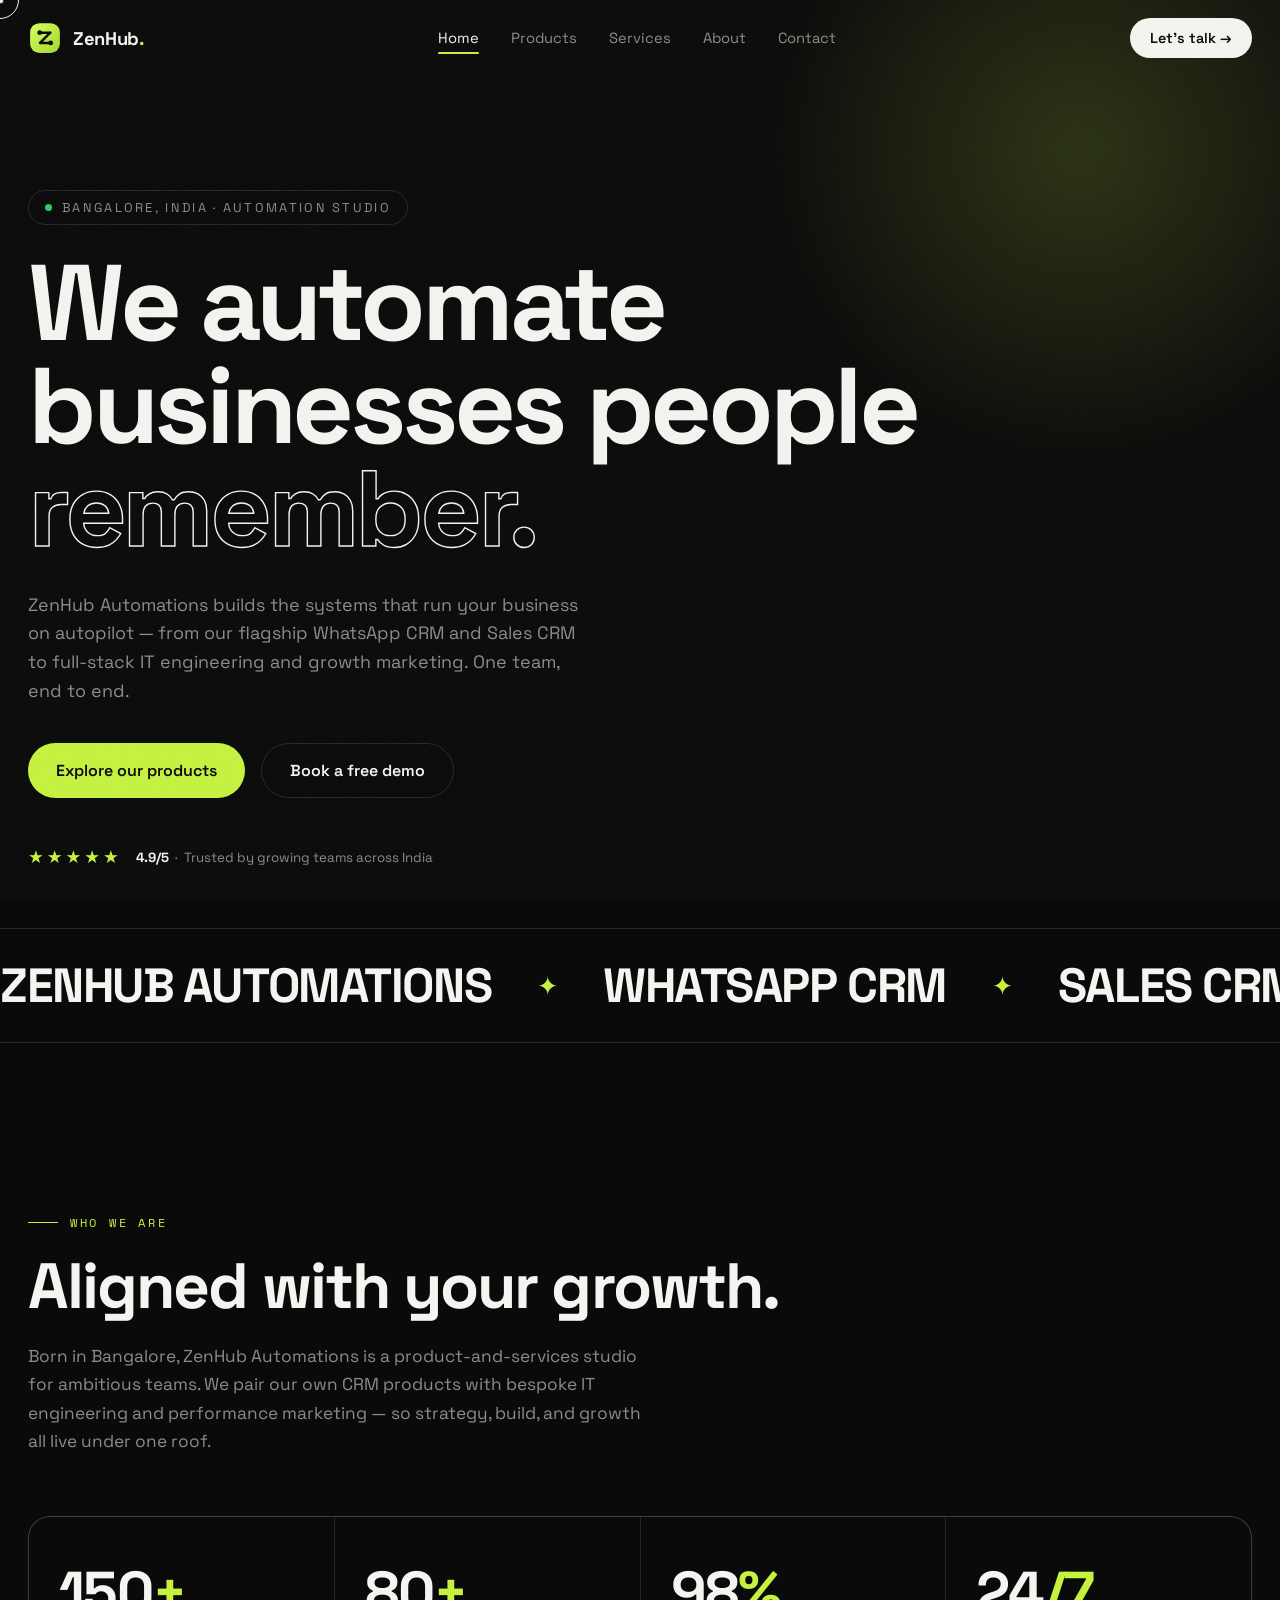
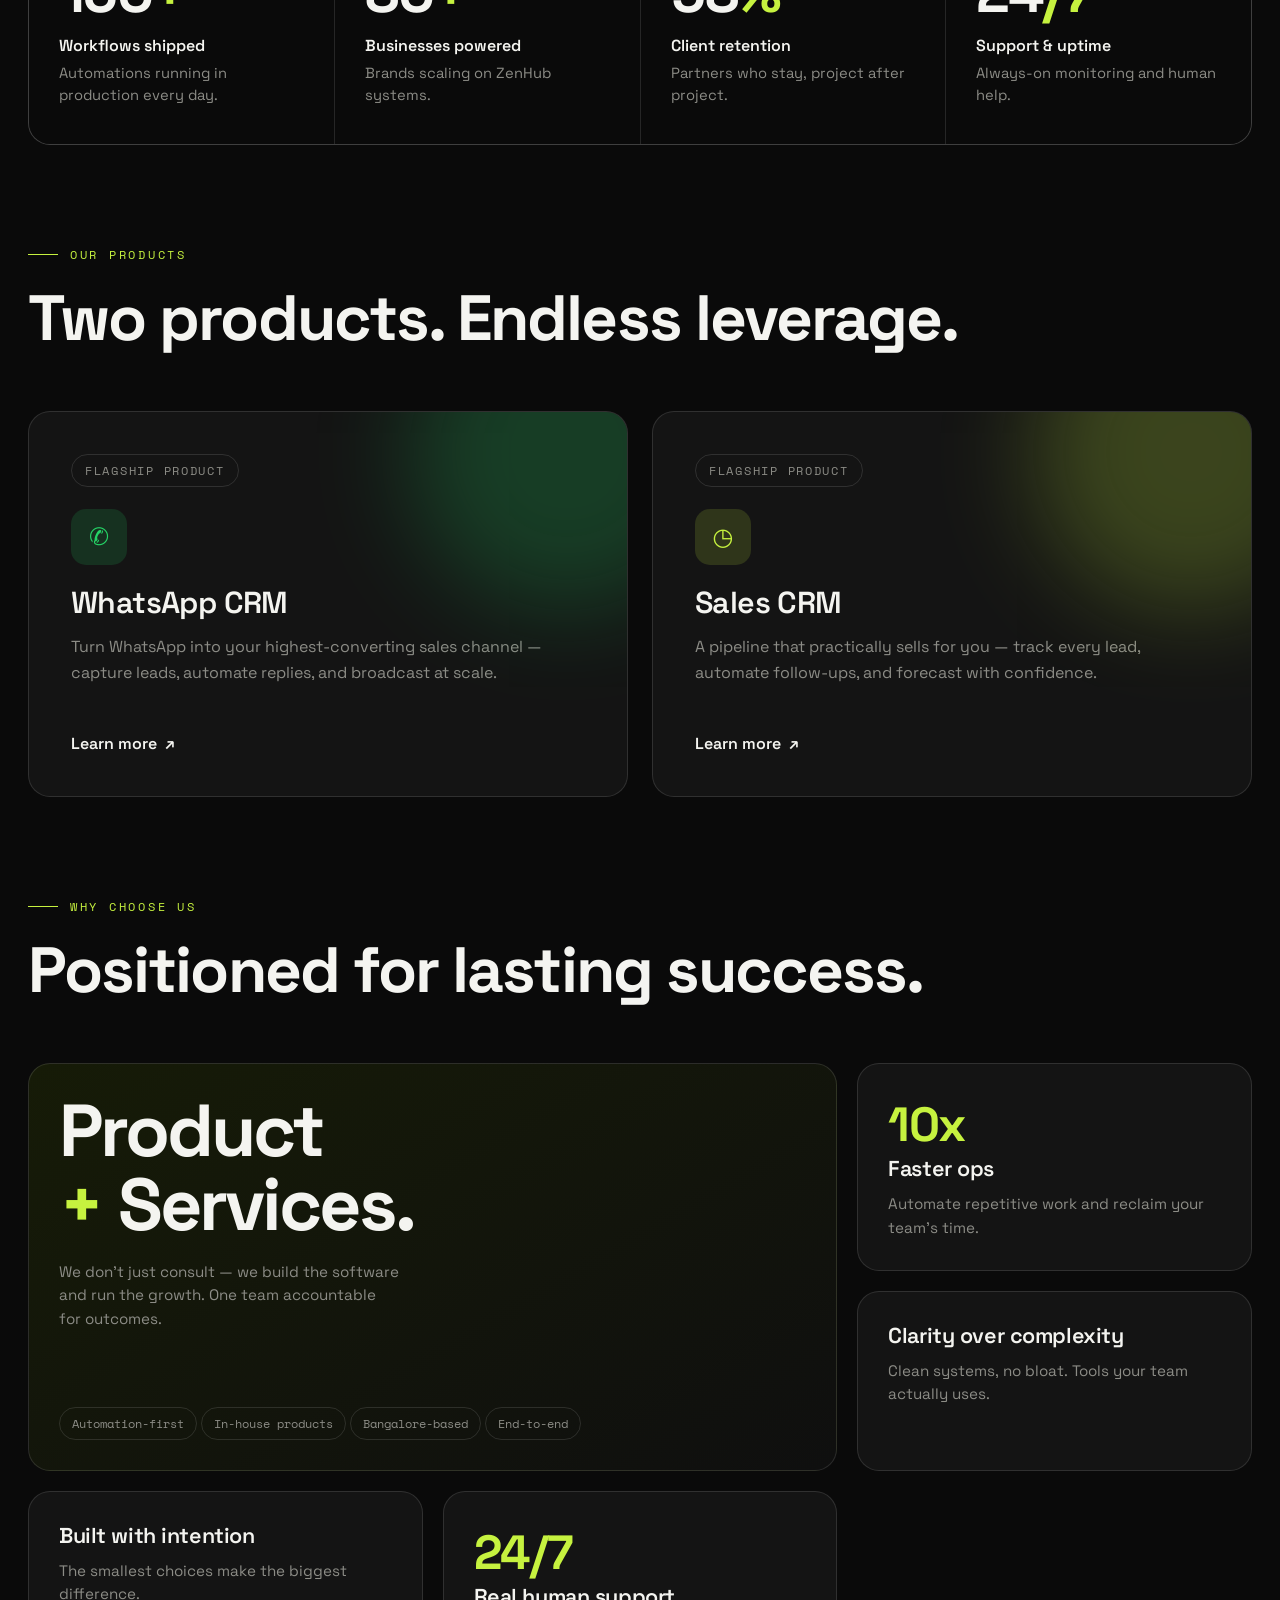
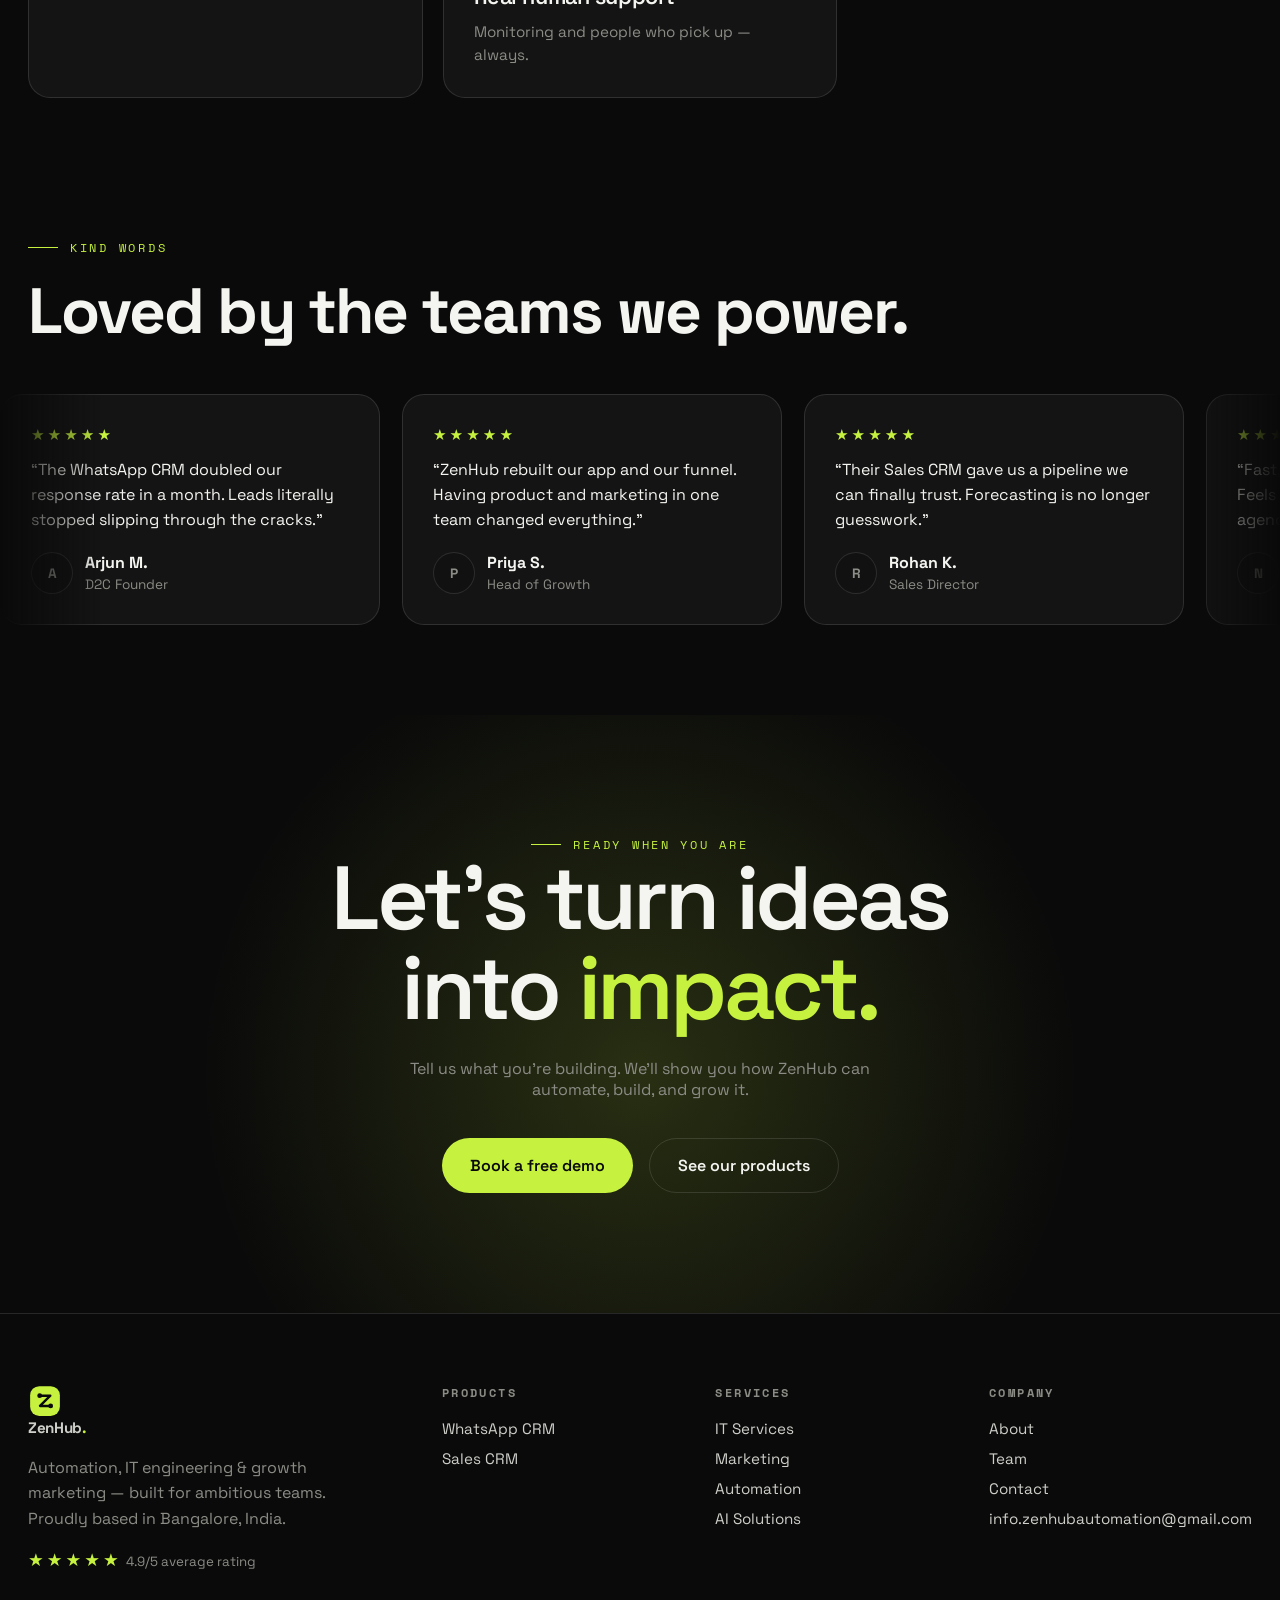
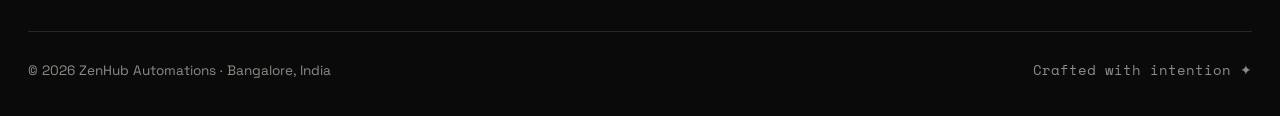
==== commit b131ad38: "changes" ====
--- a/index.html
+++ b/index.html
@@ -163,7 +163,7 @@
     </div>
     <div><h5>Products</h5><a href="products.html">WhatsApp CRM</a><a href="products.html">Sales CRM</a></div>
     <div><h5>Services</h5><a href="services.html">IT Services</a><a href="services.html">Marketing</a><a href="services.html">Automation</a><a href="services.html">AI Solutions</a></div>
-    <div><h5>Company</h5><a href="about.html">About</a><a href="about.html">Team</a><a href="contact.html">Contact</a><a href="mailto:rnd.proitbridge@gmail.com">rnd.proitbridge@gmail.com</a></div>
+    <div><h5>Company</h5><a href="about.html">About</a><a href="about.html">Team</a><a href="contact.html">Contact</a><a href="mailto:info.zenhubautomation@gmail.com">info.zenhubautomation@gmail.com</a></div>
   </div>
   <div class="foot-bottom"><span>© <span data-yr></span> ZenHub Automations · Bangalore, India</span><span class="mono">Crafted with intention ✦</span></div>
 </div></footer>
--- a/assets/styles.css
+++ b/assets/styles.css
@@ -171,6 +171,7 @@
 .member:hover{transform:translateY(-6px);border-color:var(--accent)}
 .m-photo{aspect-ratio:1/1;display:grid;place-items:center;background:repeating-linear-gradient(45deg,#161616,#161616 14px,#191919 14px,#191919 28px);position:relative;border-bottom:1px solid var(--line)}
 .m-photo .ph{width:90px;height:90px;border-radius:50%;border:2px dashed var(--line);display:grid;place-items:center;color:var(--muted);font-size:2rem}
+.m-photo img{position:absolute;inset:0;width:100%;height:100%;object-fit:cover;object-position:center top}
 .m-photo .tag{position:absolute;top:16px;left:16px;font-family:'Space Mono';font-size:.7rem;letter-spacing:.1em;text-transform:uppercase;color:#0a0a0a;background:var(--accent);padding:5px 11px;border-radius:100px}
 .m-body{padding:26px}
 .m-body h4{font-size:1.4rem;letter-spacing:-.02em}
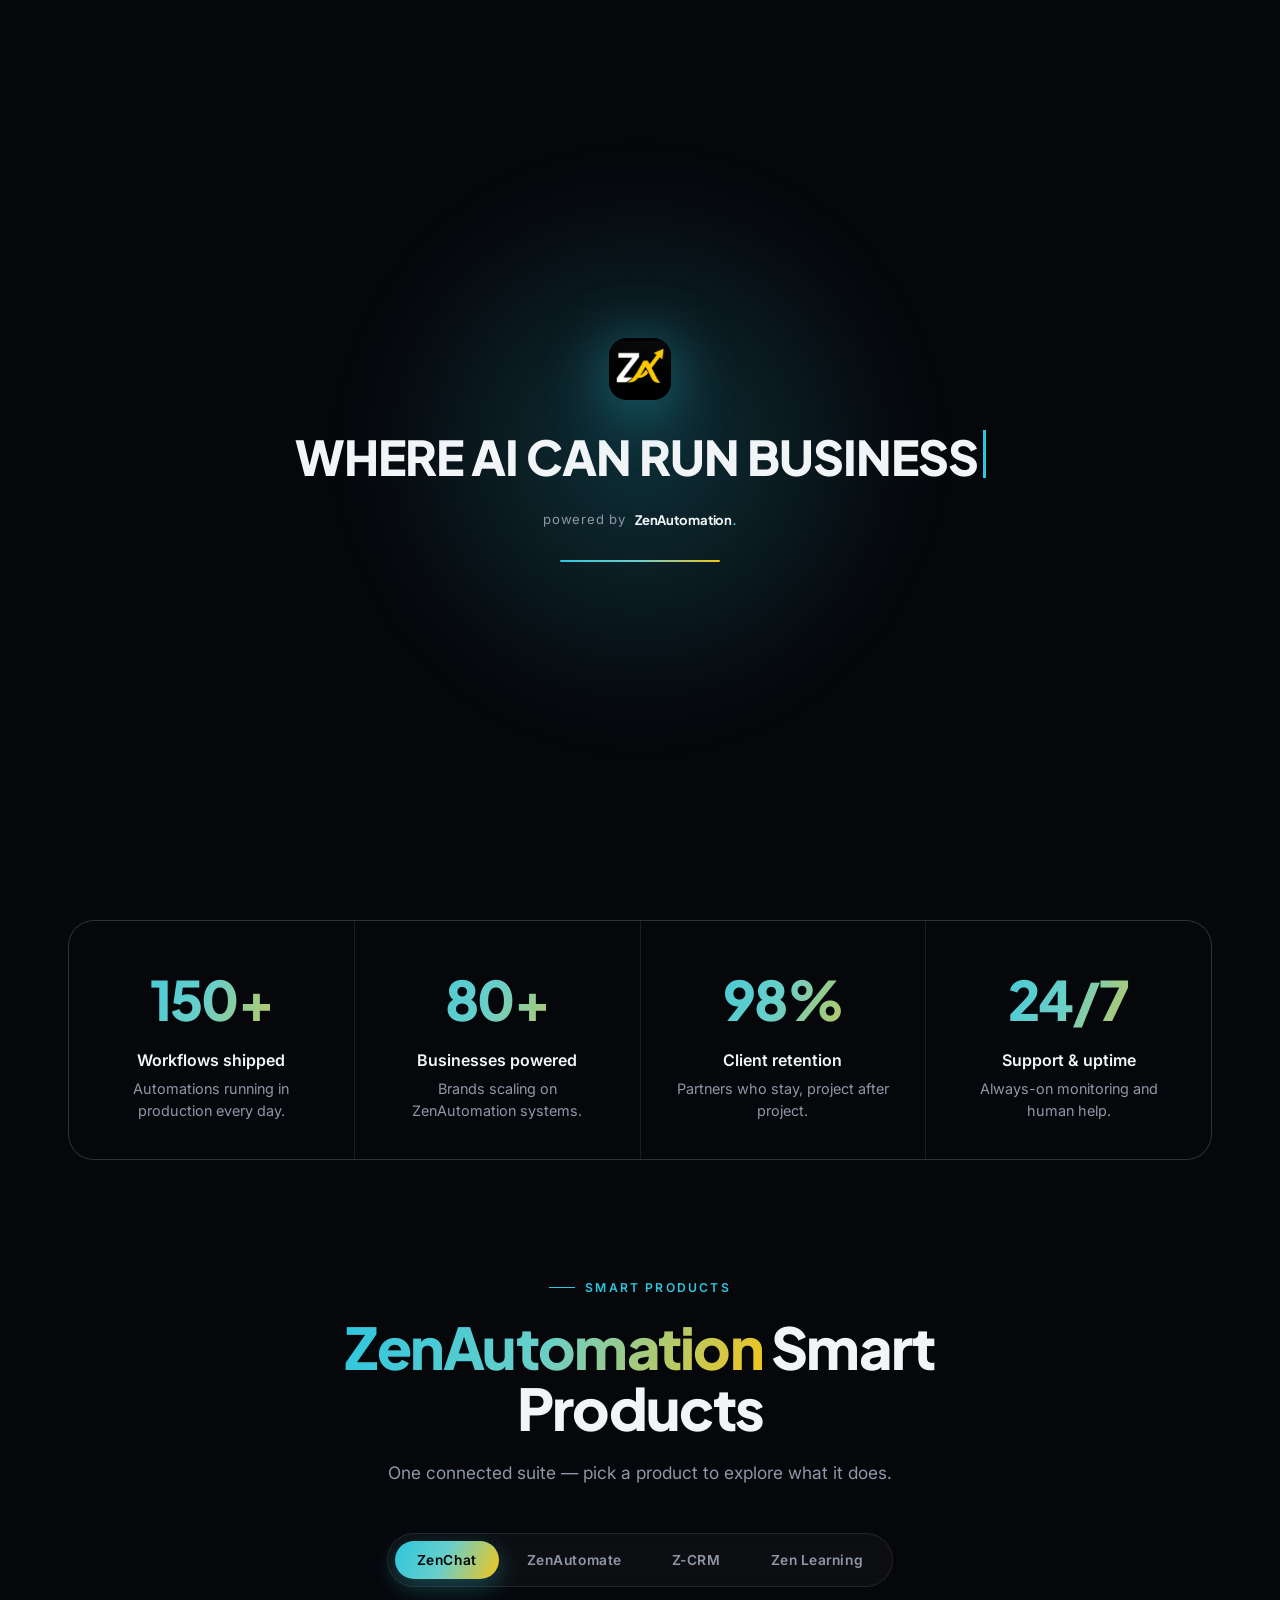
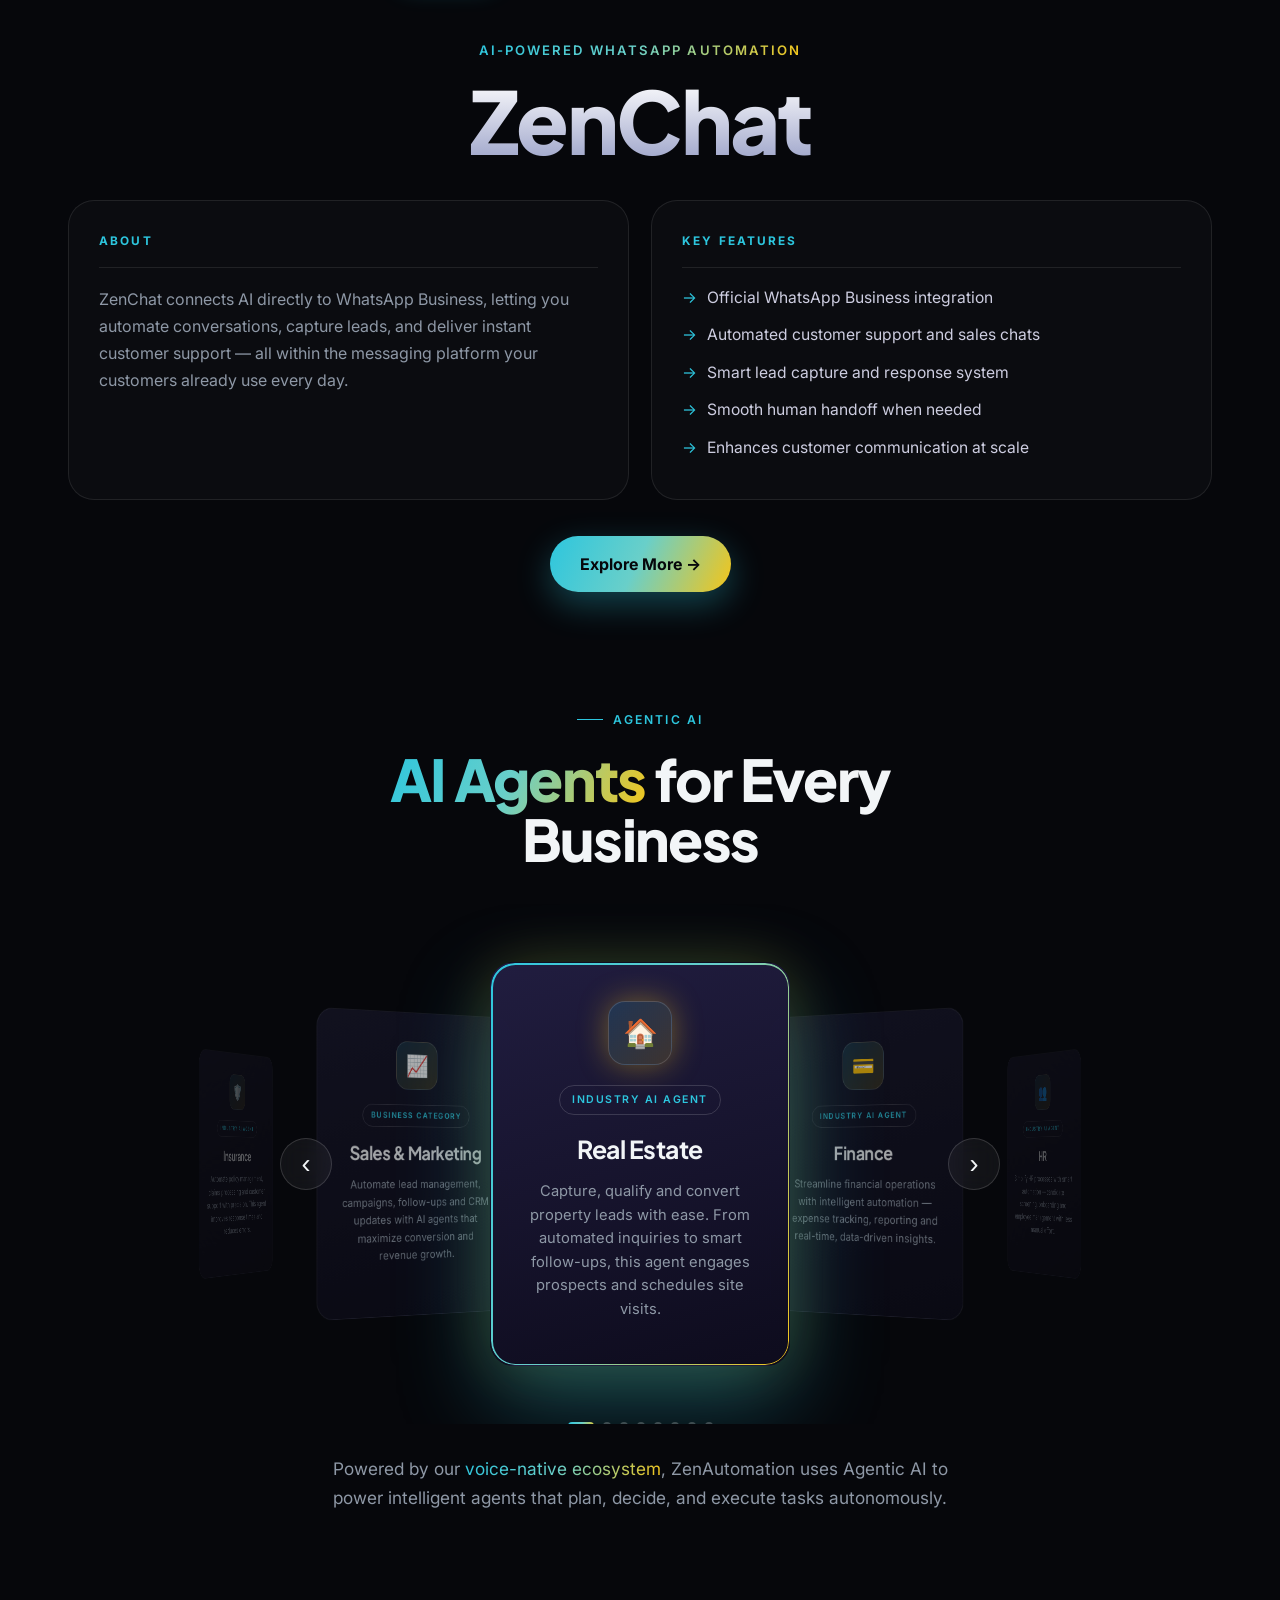
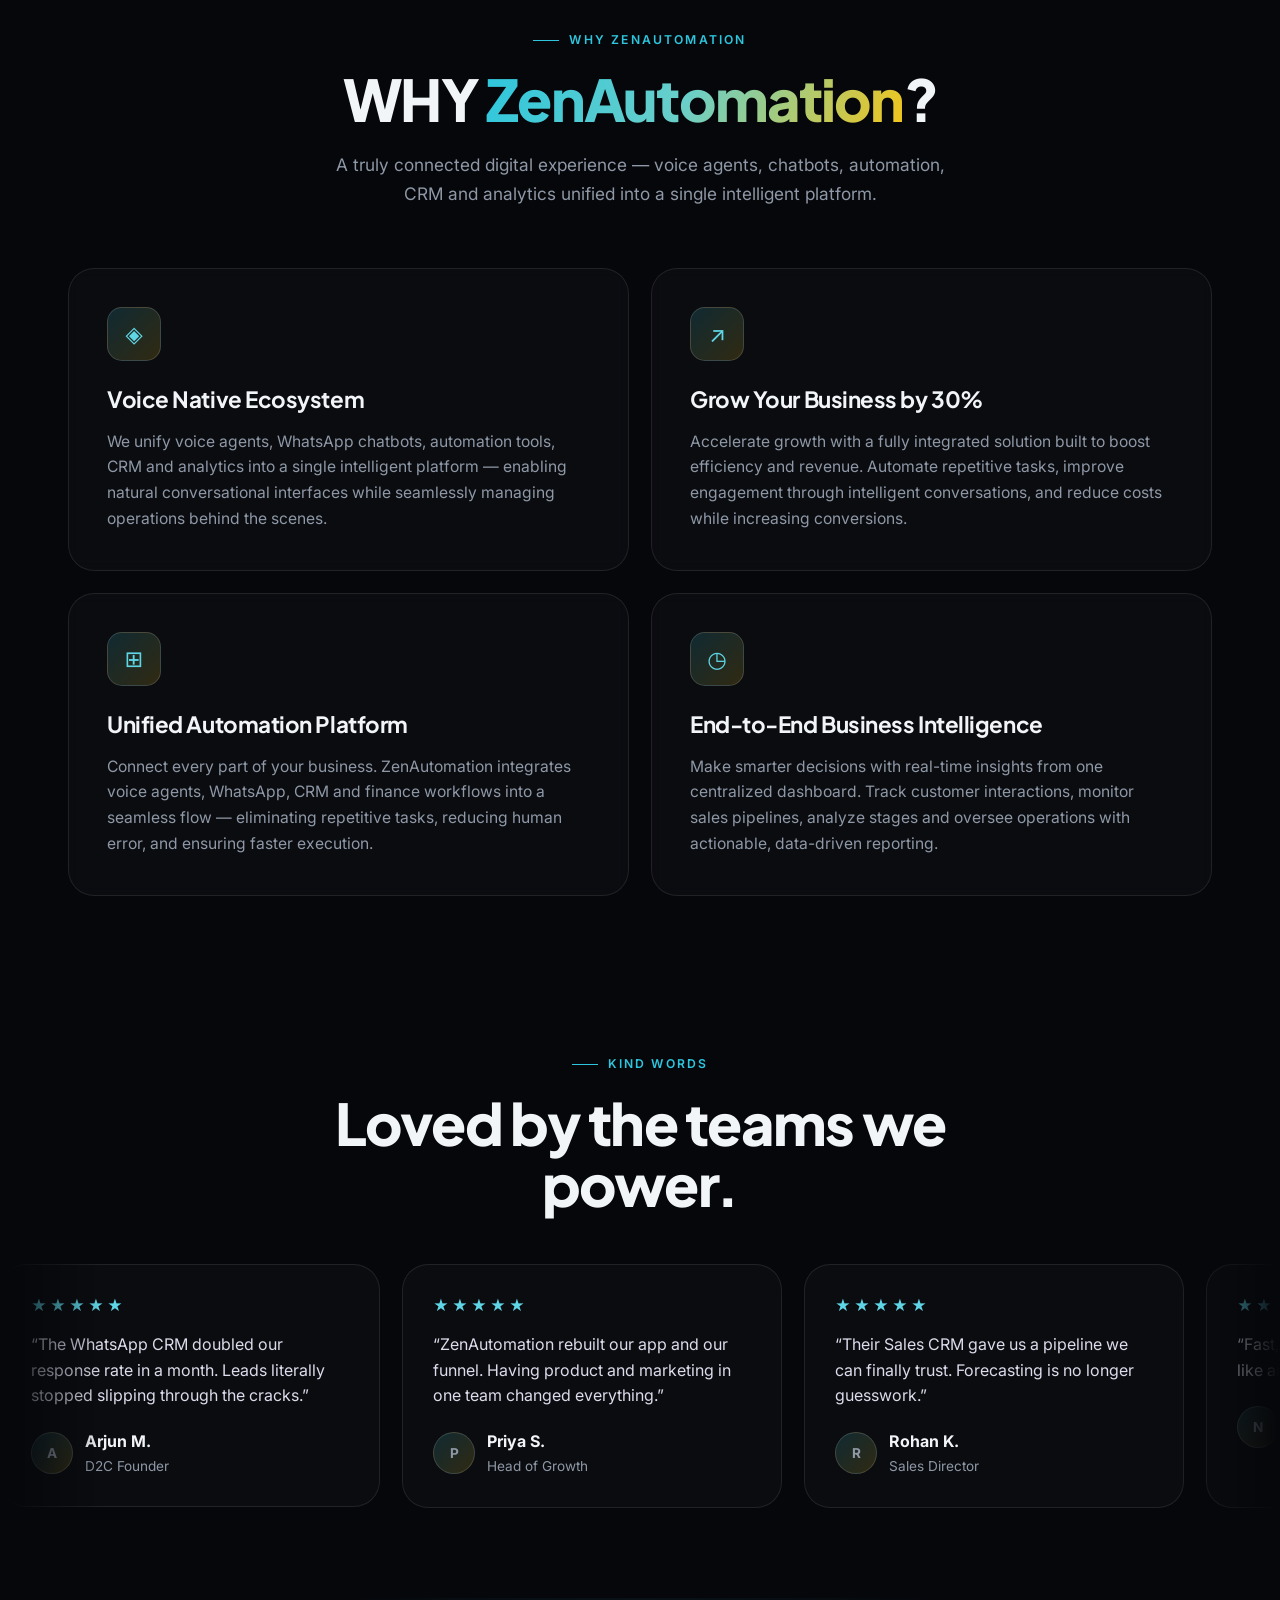
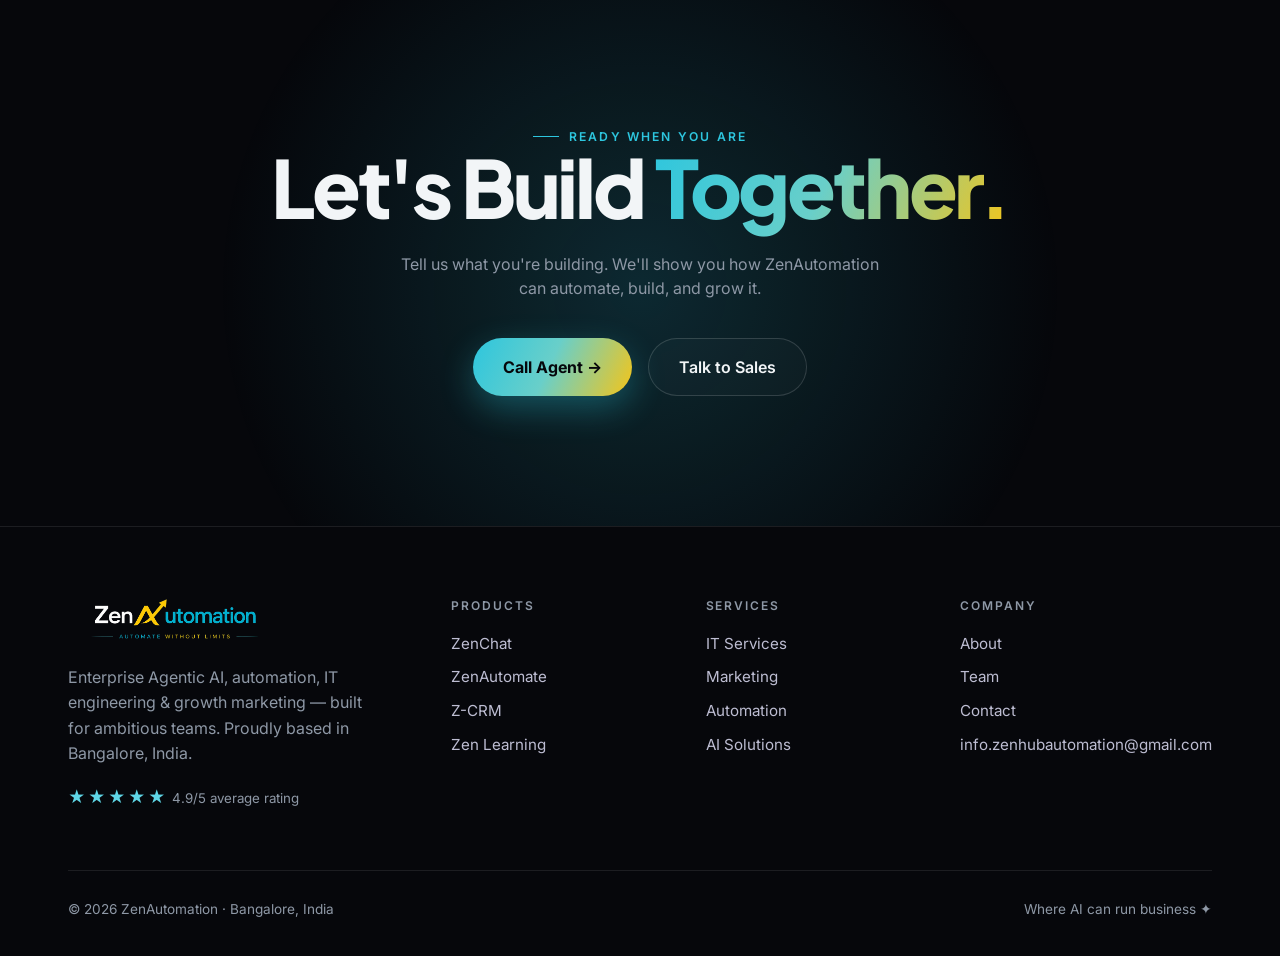
==== commit 78822f8b: "full site changes" ====
--- a/index.html
+++ b/index.html
@@ -1,25 +1,30 @@
 <!DOCTYPE html>
-<html lang="en">
+<html lang="en" class="dark">
 <head>
 <meta charset="UTF-8" />
 <meta name="viewport" content="width=device-width, initial-scale=1.0" />
-<title>ZenHub Automations — We automate businesses people remember</title>
-<meta name="description" content="ZenHub Automations is a Bangalore-based automation, IT & marketing studio. Makers of WhatsApp CRM and Sales CRM, plus full-stack IT services and growth marketing." />
-<link rel="icon" href="assets/logo.svg" type="image/svg+xml" />
+<title>ZenAutomation — Enterprise Agentic AI Platform</title>
+<meta name="description" content="ZenAutomation helps businesses automate customer interactions, internal workflows, CRM operations, and growth — through one unified, voice-native Agentic AI platform. Makers of WhatsApp CRM and Sales CRM." />
+<link rel="icon" href="assets/logo-icon.png" type="image/png" />
 <link rel="preconnect" href="https://fonts.googleapis.com" />
 <link rel="preconnect" href="https://fonts.gstatic.com" crossorigin />
-<link href="https://fonts.googleapis.com/css2?family=Space+Grotesk:wght@400;500;600;700&family=Space+Mono:wght@400;700&display=swap" rel="stylesheet" />
-<link href="https://api.fontshare.com/v2/css?f[]=clash-display@400,500,600,700&display=swap" rel="stylesheet" />
+<link href="https://fonts.googleapis.com/css2?family=Plus+Jakarta+Sans:wght@400;500;600;700;800&family=Inter:wght@400;500;600;700&display=swap" rel="stylesheet" />
 <link rel="stylesheet" href="assets/styles.css" />
 </head>
-<body>
-<div class="cursor-dot"></div><div class="cursor-ring"></div>
+<body class="intro-lock">
+
+<!-- INTRO PRELOADER -->
+<div class="intro" id="intro">
+  <div class="intro-inner">
+    <img src="assets/logo-icon.png" alt="ZenAutomation" class="intro-mark" />
+    <div class="intro-type"><span id="typed"></span><span class="caret"></span></div>
+    <div class="intro-powered">powered by <b>ZenAutomation<span class="accent">.</span></b></div>
+    <div class="intro-bar"><span></span></div>
+  </div>
+</div>
 
 <nav id="nav"><div class="nav-inner">
-  <a href="index.html" class="logo">
-    <svg class="logo-mark" viewBox="0 0 48 48" fill="none" xmlns="http://www.w3.org/2000/svg"><defs><linearGradient id="zg" x1="4" y1="4" x2="44" y2="44" gradientUnits="userSpaceOnUse"><stop stop-color="#d6ff5c"/><stop offset="1" stop-color="#a6d92f"/></linearGradient></defs><rect x="3" y="3" width="42" height="42" rx="13" fill="url(#zg)"/><path d="M16.5 16.5 H31.5 L17 31 H32" stroke="#0a0a0a" stroke-width="3.4" stroke-linecap="round" stroke-linejoin="round"/><circle cx="16.5" cy="16.5" r="3.4" fill="#0a0a0a"/><circle cx="32" cy="31" r="3.4" fill="#0a0a0a"/><circle cx="31.5" cy="16.5" r="1.7" fill="#0a0a0a" opacity=".55"/><circle cx="17" cy="31" r="1.7" fill="#0a0a0a" opacity=".55"/></svg>
-    <span>ZenHub<span class="accent">.</span></span>
-  </a>
+  <a href="index.html" class="logo"><img src="assets/logo-full.png" alt="ZenAutomation" class="logo-img" /></a>
   <div class="nav-links">
     <a href="index.html" class="active">Home</a>
     <a href="products.html">Products</a>
@@ -27,7 +32,7 @@
     <a href="about.html">About</a>
     <a href="contact.html">Contact</a>
   </div>
-  <a href="contact.html" class="nav-cta" data-hover>Let’s talk →</a>
+  <a href="contact.html" class="nav-cta" data-hover>Call Agent →</a>
   <div class="burger"><span></span><span></span><span></span></div>
 </div></nav>
 <div class="mobile-menu">
@@ -36,86 +41,206 @@
 
 <!-- HERO -->
 <header class="hero">
+  <canvas id="hero-canvas"></canvas>
   <div class="hero-glow"></div>
   <div class="wrap">
-    <span class="eyebrow reveal"><span class="dot"></span> Bangalore, India · Automation Studio</span>
-    <h1 class="hero-title reveal" data-d="1">We automate<br>businesses people<br><span class="out">remember.</span></h1>
-    <p class="hero-sub reveal" data-d="2">ZenHub Automations builds the systems that run your business on autopilot — from our flagship WhatsApp CRM and Sales CRM to full-stack IT engineering and growth marketing. One team, end to end.</p>
+    <span class="eyebrow reveal"><span class="dot"></span> Enterprise Agentic AI Platform</span>
+    <h1 class="hero-title reveal" data-d="1">Transform Your Business<br>with <span class="gradient-text">AI&#8209;Powered</span> Solutions</h1>
+    <p class="hero-sub reveal" data-d="2">Automate customer interactions, internal workflows, CRM operations, and growth — through ZenAutomation's voice-native ecosystem. One unified AI platform, built around our flagship WhatsApp CRM and Sales CRM.</p>
     <div class="hero-actions reveal" data-d="3">
-      <a href="products.html" class="btn btn-primary" data-hover>Explore our products</a>
-      <a href="contact.html" class="btn btn-ghost" data-hover>Book a free demo</a>
+      <a href="contact.html" class="btn btn-primary" data-hover>Call Agent →</a>
+      <a href="products.html" class="btn btn-ghost" data-hover>Explore the platform</a>
     </div>
     <div class="hero-rating reveal" data-d="4">
       <span class="stars">★★★★★</span>
       <small><b style="color:var(--ink)">4.9/5</b> &nbsp;·&nbsp; Trusted by growing teams across India</small>
     </div>
   </div>
-  <div class="marquee">
-    <div class="marquee-track">
-      <span>ZENHUB AUTOMATIONS</span><span>WHATSAPP CRM</span><span>SALES CRM</span><span>IT SERVICES</span><span>MARKETING</span>
-      <span>ZENHUB AUTOMATIONS</span><span>WHATSAPP CRM</span><span>SALES CRM</span><span>IT SERVICES</span><span>MARKETING</span>
-    </div>
-  </div>
 </header>
 
-<!-- ABOUT / STATS -->
-<section class="section-pad">
-  <div class="wrap">
-    <span class="label reveal">Who we are</span>
-    <h2 class="section-title reveal" data-d="1">Aligned with your growth.</h2>
-    <p class="lead reveal" data-d="2">Born in Bangalore, ZenHub Automations is a product-and-services studio for ambitious teams. We pair our own CRM products with bespoke IT engineering and performance marketing — so strategy, build, and growth all live under one roof.</p>
-    <div class="stats reveal" data-d="2">
-      <div class="stat"><div class="num">150<span class="accent">+</span></div><div class="t">Workflows shipped</div><div class="d">Automations running in production every day.</div></div>
-      <div class="stat"><div class="num">80<span class="accent">+</span></div><div class="t">Businesses powered</div><div class="d">Brands scaling on ZenHub systems.</div></div>
-      <div class="stat"><div class="num">98<span class="accent">%</span></div><div class="t">Client retention</div><div class="d">Partners who stay, project after project.</div></div>
-      <div class="stat"><div class="num">24<span class="accent">/7</span></div><div class="t">Support & uptime</div><div class="d">Always-on monitoring and human help.</div></div>
-    </div>
-  </div>
-</section>
-
-<!-- PRODUCTS TEASER -->
+<!-- STATS -->
 <section class="section-pad" style="padding-top:0">
   <div class="wrap">
-    <span class="label reveal">Our products</span>
-    <h2 class="section-title reveal" data-d="1">Two products. Endless leverage.</h2>
-    <div class="products">
-      <div class="product wa reveal" data-d="2" data-hover>
-        <div class="pglow"></div>
-        <span class="pbadge">Flagship product</span>
-        <div class="picon">✆</div>
-        <h3>WhatsApp CRM</h3>
-        <p>Turn WhatsApp into your highest-converting sales channel — capture leads, automate replies, and broadcast at scale.</p>
-        <a href="products.html" class="plink">Learn more</a>
-      </div>
-      <div class="product sales reveal" data-d="3" data-hover>
-        <div class="pglow"></div>
-        <span class="pbadge">Flagship product</span>
-        <div class="picon">◷</div>
-        <h3>Sales CRM</h3>
-        <p>A pipeline that practically sells for you — track every lead, automate follow-ups, and forecast with confidence.</p>
-        <a href="products.html" class="plink">Learn more</a>
-      </div>
-    </div>
-  </div>
-</section>
-
-<!-- WHY US -->
+    <div class="stats reveal">
+      <div class="stat"><div class="num">150+</div><div class="t">Workflows shipped</div><div class="d">Automations running in production every day.</div></div>
+      <div class="stat"><div class="num">80+</div><div class="t">Businesses powered</div><div class="d">Brands scaling on ZenAutomation systems.</div></div>
+      <div class="stat"><div class="num">98%</div><div class="t">Client retention</div><div class="d">Partners who stay, project after project.</div></div>
+      <div class="stat"><div class="num">24/7</div><div class="t">Support &amp; uptime</div><div class="d">Always-on monitoring and human help.</div></div>
+    </div>
+  </div>
+</section>
+
+<!-- SMART PRODUCTS — tabbed showcase -->
 <section class="section-pad" style="padding-top:0">
   <div class="wrap">
-    <span class="label reveal">Why choose us</span>
-    <h2 class="section-title reveal" data-d="1">Positioned for lasting success.</h2>
-    <div class="bento">
-      <div class="cell big reveal" data-d="1">
-        <div>
-          <div class="huge">Product<br><span class="accent">+</span> Services.</div>
-          <p style="margin-top:18px;max-width:340px">We don’t just consult — we build the software and run the growth. One team accountable for outcomes.</p>
+    <div class="sec-head center">
+      <span class="label reveal">Smart Products</span>
+      <h2 class="section-title reveal" data-d="1"><span class="gradient-text">ZenAutomation</span> Smart Products</h2>
+      <p class="lead reveal" data-d="2">One connected suite — pick a product to explore what it does.</p>
+    </div>
+
+    <div class="prod-tabs reveal" data-d="1" id="prod-tabs" role="tablist">
+      <button class="prod-tab is-active" type="button" role="tab" data-p="0">ZenChat</button>
+      <button class="prod-tab" type="button" role="tab" data-p="1">ZenAutomate</button>
+      <button class="prod-tab" type="button" role="tab" data-p="2">Z-CRM</button>
+      <button class="prod-tab" type="button" role="tab" data-p="3">Zen Learning</button>
+    </div>
+
+    <div class="prod-stage reveal" data-d="2" id="prod-stage">
+      <!-- ZenChat -->
+      <div class="prod-panel is-active" data-p="0">
+        <span class="prod-eyebrow">AI-powered WhatsApp automation</span>
+        <h3 class="prod-name">ZenChat</h3>
+        <div class="prod-cols">
+          <div class="prod-card">
+            <h5>About</h5>
+            <p>ZenChat connects AI directly to WhatsApp Business, letting you automate conversations, capture leads, and deliver instant customer support — all within the messaging platform your customers already use every day.</p>
+          </div>
+          <div class="prod-card">
+            <h5>Key Features</h5>
+            <ul class="feat">
+              <li>Official WhatsApp Business integration</li>
+              <li>Automated customer support and sales chats</li>
+              <li>Smart lead capture and response system</li>
+              <li>Smooth human handoff when needed</li>
+              <li>Enhances customer communication at scale</li>
+            </ul>
+          </div>
         </div>
-        <div><span class="chip">Automation-first</span><span class="chip">In-house products</span><span class="chip">Bangalore-based</span><span class="chip">End-to-end</span></div>
-      </div>
-      <div class="cell reveal" data-d="2"><div class="kpi">10x</div><h4>Faster ops</h4><p>Automate repetitive work and reclaim your team’s time.</p></div>
-      <div class="cell reveal" data-d="3"><h4>Clarity over complexity</h4><p>Clean systems, no bloat. Tools your team actually uses.</p></div>
-      <div class="cell reveal" data-d="2"><h4>Built with intention</h4><p>The smallest choices make the biggest difference.</p></div>
-      <div class="cell reveal" data-d="3"><div class="kpi">24/7</div><h4>Real human support</h4><p>Monitoring and people who pick up — always.</p></div>
+        <a href="products.html" class="btn btn-primary prod-explore" data-hover>Explore More →</a>
+      </div>
+
+      <!-- ZenAutomate -->
+      <div class="prod-panel" data-p="1">
+        <span class="prod-eyebrow">Automate anything — code or no-code</span>
+        <h3 class="prod-name">ZenAutomate</h3>
+        <div class="prod-cols">
+          <div class="prod-card">
+            <h5>About</h5>
+            <p>ZenAutomate is a flexible automation platform that empowers businesses to build intelligent workflows with or without coding. Whether you're automating simple tasks or integrating complex systems, it adapts to your needs and scales with your business.</p>
+          </div>
+          <div class="prod-card">
+            <h5>Key Features</h5>
+            <ul class="feat">
+              <li>Drag-and-drop workflow builder for quick setup</li>
+              <li>Supports both no-code and advanced coding workflows</li>
+              <li>Seamless integration with multiple tools and APIs</li>
+              <li>Built for scalability and enterprise-level automation</li>
+              <li>Reduces manual effort and increases efficiency</li>
+            </ul>
+          </div>
+        </div>
+        <a href="services.html" class="btn btn-primary prod-explore" data-hover>Explore More →</a>
+      </div>
+
+      <!-- Z-CRM -->
+      <div class="prod-panel" data-p="2">
+        <span class="prod-eyebrow">Manage all customer relationships in one place</span>
+        <h3 class="prod-name">Z-CRM</h3>
+        <div class="prod-cols">
+          <div class="prod-card">
+            <h5>About</h5>
+            <p>Z-CRM helps businesses organize, track, and optimize customer relationships through a centralized platform that brings workflows, data, and communication tools together in one place.</p>
+          </div>
+          <div class="prod-card">
+            <h5>Key Features</h5>
+            <ul class="feat">
+              <li>Centralized customer data management</li>
+              <li>Workflow and sales process automation</li>
+              <li>Integration with external tools and platforms</li>
+              <li>Scalable solution for growing businesses</li>
+              <li>Improves customer retention and insights</li>
+            </ul>
+          </div>
+        </div>
+        <a href="products.html" class="btn btn-primary prod-explore" data-hover>Explore More →</a>
+      </div>
+
+      <!-- Zen Learning -->
+      <div class="prod-panel" data-p="3">
+        <span class="prod-eyebrow">Modern LMS for edtech platforms</span>
+        <h3 class="prod-name">Zen Learning</h3>
+        <div class="prod-cols">
+          <div class="prod-card">
+            <h5>About</h5>
+            <p>Zen Learning is a modern learning management system (LMS) that enables educators and teams to create, manage, and deliver structured learning experiences while tracking learner progress effectively.</p>
+          </div>
+          <div class="prod-card">
+            <h5>Key Features</h5>
+            <ul class="feat">
+              <li>Easy course upload and management</li>
+              <li>Structured learning paths for students</li>
+              <li>Progress tracking and analytics</li>
+              <li>Multi-course and multi-user support</li>
+              <li>Ideal for edtech platforms and institutions</li>
+            </ul>
+          </div>
+        </div>
+        <a href="services.html" class="btn btn-primary prod-explore" data-hover>Explore More →</a>
+      </div>
+    </div>
+  </div>
+</section>
+
+<!-- AI AGENTS — 3D COVERFLOW -->
+<section class="section-pad agents-sec" style="padding-top:0">
+  <div class="wrap">
+    <div class="sec-head center" style="margin-bottom:6px">
+      <span class="label reveal">Agentic AI</span>
+      <h2 class="section-title reveal" data-d="1"><span class="gradient-text">AI Agents</span> for Every Business</h2>
+    </div>
+  </div>
+
+  <div class="coverflow reveal" id="coverflow" data-d="2">
+    <button class="cf-nav prev" type="button" aria-label="Previous agent">&#8249;</button>
+    <div class="cf-stage">
+      <article class="cf-card"><div class="cf-face"><div class="aic">🏠</div><span class="acat">Industry AI Agent</span><h4>Real Estate</h4><p>Capture, qualify and convert property leads with ease. From automated inquiries to smart follow-ups, this agent engages prospects and schedules site visits.</p></div></article>
+      <article class="cf-card"><div class="cf-face"><div class="aic">💳</div><span class="acat">Industry AI Agent</span><h4>Finance</h4><p>Streamline financial operations with intelligent automation — expense tracking, reporting and real-time, data-driven insights.</p></div></article>
+      <article class="cf-card"><div class="cf-face"><div class="aic">👥</div><span class="acat">Industry AI Agent</span><h4>HR</h4><p>Simplify HR processes with smart automation — candidate screening, onboarding and employee management with less manual effort.</p></div></article>
+      <article class="cf-card"><div class="cf-face"><div class="aic">🏨</div><span class="acat">Industry AI Agent</span><h4>Hospitality</h4><p>Enhance guest experiences with seamless automation. Manage bookings, guest queries and follow-ups while keeping every stay effortless.</p></div></article>
+      <article class="cf-card"><div class="cf-face"><div class="aic">📅</div><span class="acat">Industry AI Agent</span><h4>Appointments</h4><p>Deliver a hassle-free booking experience with instant scheduling, automated reminders and real-time availability — no missed appointments.</p></div></article>
+      <article class="cf-card"><div class="cf-face"><div class="aic">📦</div><span class="acat">Industry AI Agent</span><h4>Logistics</h4><p>Optimize logistics operations with intelligent tracking and automation. From route planning to delivery updates, this agent ensures faster, more efficient supply-chain management.</p></div></article>
+      <article class="cf-card"><div class="cf-face"><div class="aic">🛡️</div><span class="acat">Industry AI Agent</span><h4>Insurance</h4><p>Automate policy management, claims processing and customer support with precision. This agent improves response times and reduces errors.</p></div></article>
+      <article class="cf-card"><div class="cf-face"><div class="aic">📈</div><span class="acat">Business Category</span><h4>Sales &amp; Marketing</h4><p>Automate lead management, campaigns, follow-ups and CRM updates with AI agents that maximize conversion and revenue growth.</p></div></article>
+    </div>
+    <button class="cf-nav next" type="button" aria-label="Next agent">&#8250;</button>
+    <div class="cf-dots" id="cf-dots"></div>
+  </div>
+
+  <div class="wrap">
+    <p class="lead reveal" data-d="3" style="text-align:center;margin:30px auto 0">Powered by our <span class="gradient-text">voice-native ecosystem</span>, ZenAutomation uses Agentic AI to power intelligent agents that plan, decide, and execute tasks autonomously.</p>
+  </div>
+</section>
+
+<!-- WHY -->
+<section class="section-pad" style="padding-top:0">
+  <div class="wrap">
+    <div class="sec-head center">
+      <span class="label reveal">Why ZenAutomation</span>
+      <h2 class="section-title reveal" data-d="1">WHY <span class="gradient-text">ZenAutomation</span>?</h2>
+      <p class="lead reveal" data-d="2">A truly connected digital experience — voice agents, chatbots, automation, CRM and analytics unified into a single intelligent platform.</p>
+    </div>
+    <div class="why-grid">
+      <div class="why-card reveal" data-d="1">
+        <div class="why-ic">◈</div>
+        <h3>Voice Native Ecosystem</h3>
+        <p>We unify voice agents, WhatsApp chatbots, automation tools, CRM and analytics into a single intelligent platform — enabling natural conversational interfaces while seamlessly managing operations behind the scenes.</p>
+      </div>
+      <div class="why-card reveal" data-d="2">
+        <div class="why-ic">↗</div>
+        <h3>Grow Your Business by 30%</h3>
+        <p>Accelerate growth with a fully integrated solution built to boost efficiency and revenue. Automate repetitive tasks, improve engagement through intelligent conversations, and reduce costs while increasing conversions.</p>
+      </div>
+      <div class="why-card reveal" data-d="1">
+        <div class="why-ic">⊞</div>
+        <h3>Unified Automation Platform</h3>
+        <p>Connect every part of your business. ZenAutomation integrates voice agents, WhatsApp, CRM and finance workflows into a seamless flow — eliminating repetitive tasks, reducing human error, and ensuring faster execution.</p>
+      </div>
+      <div class="why-card reveal" data-d="2">
+        <div class="why-ic">◷</div>
+        <h3>End-to-End Business Intelligence</h3>
+        <p>Make smarter decisions with real-time insights from one centralized dashboard. Track customer interactions, monitor sales pipelines, analyze stages and oversee operations with actionable, data-driven reporting.</p>
+      </div>
     </div>
   </div>
 </section>
@@ -123,19 +248,21 @@
 <!-- TESTIMONIALS -->
 <section class="section-pad" style="padding:40px 0 90px">
   <div class="wrap">
-    <span class="label reveal">Kind words</span>
-    <h2 class="section-title reveal" data-d="1">Loved by the teams we power.</h2>
+    <div class="sec-head center">
+      <span class="label reveal">Kind words</span>
+      <h2 class="section-title reveal" data-d="1">Loved by the teams we power.</h2>
+    </div>
   </div>
   <div class="tmarquee">
     <div class="tmarquee-track">
-      <div class="tcard"><div class="stars accent">★★★★★</div><p>“The WhatsApp CRM doubled our response rate in a month. Leads literally stopped slipping through the cracks.”</p><div class="who"><span class="av">A</span><div><b>Arjun M.</b><span>D2C Founder</span></div></div></div>
-      <div class="tcard"><div class="stars accent">★★★★★</div><p>“ZenHub rebuilt our app and our funnel. Having product and marketing in one team changed everything.”</p><div class="who"><span class="av">P</span><div><b>Priya S.</b><span>Head of Growth</span></div></div></div>
-      <div class="tcard"><div class="stars accent">★★★★★</div><p>“Their Sales CRM gave us a pipeline we can finally trust. Forecasting is no longer guesswork.”</p><div class="who"><span class="av">R</span><div><b>Rohan K.</b><span>Sales Director</span></div></div></div>
-      <div class="tcard"><div class="stars accent">★★★★★</div><p>“Fast, sharp and genuinely strategic. Feels like an in-house team, not an agency.”</p><div class="who"><span class="av">N</span><div><b>Neha T.</b><span>COO</span></div></div></div>
-      <div class="tcard"><div class="stars accent">★★★★★</div><p>“The WhatsApp CRM doubled our response rate in a month. Leads literally stopped slipping through the cracks.”</p><div class="who"><span class="av">A</span><div><b>Arjun M.</b><span>D2C Founder</span></div></div></div>
-      <div class="tcard"><div class="stars accent">★★★★★</div><p>“ZenHub rebuilt our app and our funnel. Having product and marketing in one team changed everything.”</p><div class="who"><span class="av">P</span><div><b>Priya S.</b><span>Head of Growth</span></div></div></div>
-      <div class="tcard"><div class="stars accent">★★★★★</div><p>“Their Sales CRM gave us a pipeline we can finally trust. Forecasting is no longer guesswork.”</p><div class="who"><span class="av">R</span><div><b>Rohan K.</b><span>Sales Director</span></div></div></div>
-      <div class="tcard"><div class="stars accent">★★★★★</div><p>“Fast, sharp and genuinely strategic. Feels like an in-house team, not an agency.”</p><div class="who"><span class="av">N</span><div><b>Neha T.</b><span>COO</span></div></div></div>
+      <div class="tcard"><div class="stars">★★★★★</div><p>“The WhatsApp CRM doubled our response rate in a month. Leads literally stopped slipping through the cracks.”</p><div class="who"><span class="av">A</span><div><b>Arjun M.</b><span>D2C Founder</span></div></div></div>
+      <div class="tcard"><div class="stars">★★★★★</div><p>“ZenAutomation rebuilt our app and our funnel. Having product and marketing in one team changed everything.”</p><div class="who"><span class="av">P</span><div><b>Priya S.</b><span>Head of Growth</span></div></div></div>
+      <div class="tcard"><div class="stars">★★★★★</div><p>“Their Sales CRM gave us a pipeline we can finally trust. Forecasting is no longer guesswork.”</p><div class="who"><span class="av">R</span><div><b>Rohan K.</b><span>Sales Director</span></div></div></div>
+      <div class="tcard"><div class="stars">★★★★★</div><p>“Fast, sharp and genuinely strategic. Feels like an in-house team, not an agency.”</p><div class="who"><span class="av">N</span><div><b>Neha T.</b><span>COO</span></div></div></div>
+      <div class="tcard"><div class="stars">★★★★★</div><p>“The WhatsApp CRM doubled our response rate in a month. Leads literally stopped slipping through the cracks.”</p><div class="who"><span class="av">A</span><div><b>Arjun M.</b><span>D2C Founder</span></div></div></div>
+      <div class="tcard"><div class="stars">★★★★★</div><p>“ZenAutomation rebuilt our app and our funnel. Having product and marketing in one team changed everything.”</p><div class="who"><span class="av">P</span><div><b>Priya S.</b><span>Head of Growth</span></div></div></div>
+      <div class="tcard"><div class="stars">★★★★★</div><p>“Their Sales CRM gave us a pipeline we can finally trust. Forecasting is no longer guesswork.”</p><div class="who"><span class="av">R</span><div><b>Rohan K.</b><span>Sales Director</span></div></div></div>
+      <div class="tcard"><div class="stars">★★★★★</div><p>“Fast, sharp and genuinely strategic. Feels like an in-house team, not an agency.”</p><div class="who"><span class="av">N</span><div><b>Neha T.</b><span>COO</span></div></div></div>
     </div>
   </div>
 </section>
@@ -144,12 +271,12 @@
 <section class="cta">
   <div class="glow"></div>
   <div class="wrap">
-    <span class="label reveal" style="justify-content:center">Ready when you are</span>
-    <h2 class="reveal" data-d="1">Let’s turn ideas<br>into <span class="accent">impact.</span></h2>
-    <p class="reveal" data-d="2">Tell us what you’re building. We’ll show you how ZenHub can automate, build, and grow it.</p>
+    <span class="label reveal">Ready when you are</span>
+    <h2 class="reveal" data-d="1">Let's Build <span class="gradient-text">Together.</span></h2>
+    <p class="reveal" data-d="2">Tell us what you're building. We'll show you how ZenAutomation can automate, build, and grow it.</p>
     <div class="hero-actions reveal" data-d="3" style="justify-content:center">
-      <a href="contact.html" class="btn btn-primary" data-hover>Book a free demo</a>
-      <a href="products.html" class="btn btn-ghost" data-hover>See our products</a>
+      <a href="contact.html" class="btn btn-primary" data-hover>Call Agent →</a>
+      <a href="contact.html" class="btn btn-ghost" data-hover>Talk to Sales</a>
     </div>
   </div>
 </section>
@@ -157,15 +284,15 @@
 <footer><div class="wrap">
   <div class="foot-grid">
     <div class="foot-brand">
-      <a href="index.html" class="logo"><svg class="logo-mark" viewBox="0 0 48 48" fill="none" xmlns="http://www.w3.org/2000/svg"><rect x="3" y="3" width="42" height="42" rx="13" fill="#c6f23f"/><path d="M16.5 16.5 H31.5 L17 31 H32" stroke="#0a0a0a" stroke-width="3.4" stroke-linecap="round" stroke-linejoin="round"/><circle cx="16.5" cy="16.5" r="3.4" fill="#0a0a0a"/><circle cx="32" cy="31" r="3.4" fill="#0a0a0a"/></svg><span>ZenHub<span class="accent">.</span></span></a>
-      <p>Automation, IT engineering &amp; growth marketing — built for ambitious teams. Proudly based in Bangalore, India.</p>
-      <span class="stars accent">★★★★★</span> <small style="color:var(--muted)">4.9/5 average rating</small>
-    </div>
-    <div><h5>Products</h5><a href="products.html">WhatsApp CRM</a><a href="products.html">Sales CRM</a></div>
+      <a href="index.html" class="logo"><img src="assets/logo-full.png" alt="ZenAutomation" class="logo-img" /></a>
+      <p>Enterprise Agentic AI, automation, IT engineering &amp; growth marketing — built for ambitious teams. Proudly based in Bangalore, India.</p>
+      <span class="stars">★★★★★</span> <small style="color:var(--muted)">4.9/5 average rating</small>
+    </div>
+    <div><h5>Products</h5><a href="products.html">ZenChat</a><a href="services.html">ZenAutomate</a><a href="products.html">Z-CRM</a><a href="services.html">Zen Learning</a></div>
     <div><h5>Services</h5><a href="services.html">IT Services</a><a href="services.html">Marketing</a><a href="services.html">Automation</a><a href="services.html">AI Solutions</a></div>
     <div><h5>Company</h5><a href="about.html">About</a><a href="about.html">Team</a><a href="contact.html">Contact</a><a href="mailto:info.zenhubautomation@gmail.com">info.zenhubautomation@gmail.com</a></div>
   </div>
-  <div class="foot-bottom"><span>© <span data-yr></span> ZenHub Automations · Bangalore, India</span><span class="mono">Crafted with intention ✦</span></div>
+  <div class="foot-bottom"><span>© <span data-yr></span> ZenAutomation · Bangalore, India</span><span class="mono">Where AI can run business ✦</span></div>
 </div></footer>
 
 <script src="assets/app.js"></script>
--- a/assets/styles.css
+++ b/assets/styles.css
@@ -1,13 +1,22 @@
 :root{
-  --bg:#0a0a0a;
-  --bg-2:#111111;
-  --ink:#f4f4f0;
-  --muted:#8c8c86;
-  --line:rgba(244,244,240,.12);
-  --accent:#c6f23f;
-  --accent-2:#25d366;
-  --card:#141414;
-  --r:22px;
+  --bg:#06070b;
+  --bg-2:#0b0d14;
+  --bg-3:#10131c;
+  --ink:#f2f5f7;
+  --muted:#8e98a6;
+  --muted-2:#626c7a;
+  --line:rgba(255,255,255,.09);
+  --line-2:rgba(255,255,255,.15);
+  --card:rgba(255,255,255,.025);
+  --cyan:#2dc6de;
+  --gold:#f5c518;
+  --accent:#2dc6de;
+  --accent-2:#f5c518;
+  --accent-3:#5fd6e6;
+  --grad:linear-gradient(115deg,#2dc6de 0%,#69cfc9 48%,#f5c518 100%);
+  --grad-soft:linear-gradient(135deg,rgba(45,198,222,.16),rgba(245,197,24,.16));
+  --r:20px;
+  --r-lg:26px;
   --ease:cubic-bezier(.16,1,.3,1);
 }
 *{margin:0;padding:0;box-sizing:border-box}
@@ -15,210 +24,286 @@
 body{
   background:var(--bg);
   color:var(--ink);
-  font-family:'Space Grotesk',system-ui,sans-serif;
+  font-family:'Inter',system-ui,sans-serif;
   -webkit-font-smoothing:antialiased;
   overflow-x:hidden;
-  cursor:none;
-}
+  line-height:1.5;
+}
+/* ambient backdrop */
 body::before{
-  content:"";position:fixed;inset:0;z-index:9998;pointer-events:none;opacity:.04;
-  background-image:url("data:image/svg+xml,%3Csvg xmlns='http://www.w3.org/2000/svg' width='120' height='120'%3E%3Cfilter id='n'%3E%3CfeTurbulence type='fractalNoise' baseFrequency='.9' numOctaves='3'/%3E%3C/filter%3E%3Crect width='100%25' height='100%25' filter='url(%23n)'/%3E%3C/svg%3E");
+  content:"";position:fixed;inset:0;z-index:-2;pointer-events:none;
+  background:
+    radial-gradient(680px 520px at 78% -8%,rgba(45,198,222,.16),transparent 60%),
+    radial-gradient(620px 520px at 8% 8%,rgba(245,197,24,.13),transparent 60%),
+    radial-gradient(900px 700px at 50% 120%,rgba(45,198,222,.10),transparent 60%);
+}
+body::after{
+  content:"";position:fixed;inset:0;z-index:-2;pointer-events:none;opacity:.025;
+  background-image:url("data:image/svg+xml,%3Csvg xmlns='http://www.w3.org/2000/svg' width='140' height='140'%3E%3Cfilter id='n'%3E%3CfeTurbulence type='fractalNoise' baseFrequency='.85' numOctaves='3'/%3E%3C/filter%3E%3Crect width='100%25' height='100%25' filter='url(%23n)'/%3E%3C/svg%3E");
 }
 a{color:inherit;text-decoration:none}
-.mono{font-family:'Space Mono',monospace}
-
-/* display headings use Clash Display */
-h1,h2,h3,h4,
+.mono{font-family:'Inter',monospace;font-feature-settings:"tnum"}
+.accent{color:var(--accent)}
+.gradient-text{background:var(--grad);-webkit-background-clip:text;background-clip:text;color:transparent}
+
+/* display headings use Plus Jakarta Sans */
+h1,h2,h3,h4,h5,
 .hero-title,.page-head h1,.section-title,
 .cta h2,.product h3,.cell.big .huge,.cell .kpi,
-.stat .num,.cell h4,.m-body h4,.mobile-menu a{
-  font-family:'Clash Display','Space Grotesk',system-ui,sans-serif;
-  font-weight:600;
-}
-h1.hero-title,.page-head h1,.cta h2,.cell.big .huge{font-weight:600;letter-spacing:-.035em}
-.wrap{max-width:1280px;margin:0 auto;padding:0 28px}
-.accent{color:var(--accent)}
-
-/* cursor */
-.cursor-dot,.cursor-ring{position:fixed;top:0;left:0;z-index:9999;pointer-events:none;border-radius:50%;mix-blend-mode:difference}
-.cursor-dot{width:7px;height:7px;background:#fff;transform:translate(-50%,-50%)}
-.cursor-ring{width:38px;height:38px;border:1.5px solid #fff;transform:translate(-50%,-50%);transition:width .25s var(--ease),height .25s var(--ease),background .25s}
-.cursor-ring.hover{width:64px;height:64px;background:rgba(255,255,255,.15)}
-@media(hover:none),(max-width:820px){body{cursor:auto}.cursor-dot,.cursor-ring{display:none}}
-
-/* nav */
+.stat .num,.cell h4,.m-body h4,.mobile-menu a,.why-card h3,.agent-card h4{
+  font-family:'Plus Jakarta Sans','Inter',system-ui,sans-serif;
+  font-weight:700;
+  letter-spacing:-.02em;
+}
+.wrap{max-width:1200px;margin:0 auto;padding:0 28px}
+
+/* ===== INTRO PRELOADER ===== */
+.intro{position:fixed;inset:0;z-index:9999;background:var(--bg);display:grid;place-items:center;
+  transition:transform 1s var(--ease),opacity .7s ease;overflow:hidden}
+.intro::before{content:"";position:absolute;width:640px;height:640px;border-radius:50%;
+  background:radial-gradient(circle,rgba(45,198,222,.22),transparent 62%);filter:blur(30px)}
+.intro.done{transform:translateY(-102%);opacity:0;pointer-events:none}
+.intro-inner{position:relative;text-align:center;padding:0 24px}
+.intro-mark{width:62px;height:62px;margin:0 auto 30px;display:block;filter:drop-shadow(0 8px 30px rgba(45,198,222,.5));
+  animation:introPop .9s var(--ease) both}
+@keyframes introPop{from{opacity:0;transform:scale(.6) rotate(-18deg)}to{opacity:1;transform:none}}
+.intro-type{font-family:'Plus Jakarta Sans';font-weight:800;letter-spacing:-.02em;
+  font-size:clamp(1.4rem,5vw,3rem);line-height:1.1;min-height:1.2em}
+.intro-type .caret{display:inline-block;width:3px;height:1em;background:var(--accent);
+  margin-left:4px;vertical-align:-2px;animation:blink 1s steps(1) infinite}
+@keyframes blink{50%{opacity:0}}
+.intro-powered{margin-top:22px;display:flex;align-items:center;justify-content:center;gap:9px;
+  color:var(--muted);font-size:.82rem;letter-spacing:.06em;opacity:0;animation:fadeUp .6s ease 1.1s both}
+.intro-powered b{font-family:'Plus Jakarta Sans';font-weight:700;color:var(--ink);letter-spacing:-.01em}
+.intro-bar{width:160px;height:2px;margin:30px auto 0;border-radius:2px;background:rgba(255,255,255,.08);overflow:hidden}
+.intro-bar span{display:block;height:100%;width:0;background:var(--grad);animation:load 2.4s var(--ease) forwards}
+@keyframes load{to{width:100%}}
+@keyframes fadeUp{from{opacity:0;transform:translateY(10px)}to{opacity:1;transform:none}}
+body.intro-lock{overflow:hidden;height:100vh}
+
+/* ===== NAV ===== */
 nav{position:fixed;top:0;left:0;right:0;z-index:900;transition:.4s var(--ease)}
-.nav-inner{display:flex;align-items:center;justify-content:space-between;padding:18px 28px;max-width:1280px;margin:0 auto}
+.nav-inner{display:flex;align-items:center;justify-content:space-between;padding:18px 28px;max-width:1200px;margin:0 auto}
 nav.scrolled .nav-inner{padding:12px 28px}
-nav.scrolled{background:rgba(10,10,10,.72);backdrop-filter:blur(14px);border-bottom:1px solid var(--line)}
-.logo{display:flex;align-items:center;gap:11px;font-weight:700;font-size:1.15rem;letter-spacing:-.02em}
+nav.scrolled{background:rgba(6,6,14,.72);backdrop-filter:blur(16px);border-bottom:1px solid var(--line)}
+.logo{display:flex;align-items:center;gap:11px;font-family:'Plus Jakarta Sans';font-weight:800;font-size:1.18rem;letter-spacing:-.02em}
 .logo-mark{width:34px;height:34px;border-radius:10px;display:block;transition:transform .55s var(--ease)}
 .logo:hover .logo-mark{transform:rotate(180deg)}
-.nav-links{display:flex;gap:32px;align-items:center}
+/* brand logo images */
+.logo-img{height:40px;width:auto;display:block;transition:height .4s var(--ease),filter .3s}
+.logo:hover .logo-img{filter:drop-shadow(0 4px 18px rgba(45,198,222,.45))}
+nav.scrolled .logo-img{height:34px}
+.foot-brand .logo-img{height:50px;margin-bottom:6px}
+img.intro-mark{object-fit:contain;border-radius:18px;background:#000}
+@media(max-width:560px){.logo-img{height:34px}}
+.nav-links{display:flex;gap:30px;align-items:center}
 .nav-links a{font-size:.92rem;color:var(--muted);transition:color .25s;position:relative}
 .nav-links a:hover,.nav-links a.active{color:var(--ink)}
-.nav-links a.active::after{content:"";position:absolute;left:0;right:0;bottom:-7px;height:2px;background:var(--accent);border-radius:2px}
-.nav-cta{padding:11px 20px;background:var(--ink);color:#0a0a0a;border-radius:100px;font-weight:600;font-size:.9rem;transition:.3s var(--ease)}
-.nav-cta:hover{background:var(--accent)}
+.nav-links a.active::after{content:"";position:absolute;left:0;right:0;bottom:-7px;height:2px;background:var(--grad);border-radius:2px}
+.nav-cta{padding:11px 20px;background:var(--grad);color:#06070b;border-radius:100px;font-weight:700;font-size:.9rem;
+  transition:.3s var(--ease);box-shadow:0 8px 24px rgba(45,198,222,.28)}
+.nav-cta:hover{transform:translateY(-2px);box-shadow:0 12px 32px rgba(45,198,222,.45)}
 .burger{display:none;flex-direction:column;gap:5px;cursor:pointer;z-index:950}
 .burger span{width:24px;height:2px;background:var(--ink);transition:.3s}
 .mobile-menu{position:fixed;inset:0;background:var(--bg);z-index:940;display:flex;flex-direction:column;justify-content:center;gap:8px;padding:0 32px;transform:translateY(-100%);transition:.5s var(--ease)}
 .mobile-menu.open{transform:none}
 .mobile-menu a{font-size:2rem;font-weight:700;letter-spacing:-.02em;padding:10px 0;border-bottom:1px solid var(--line)}
-@media(max-width:820px){.nav-links,.nav-cta{display:none}.burger{display:flex}}
-
-/* hero */
-.hero{position:relative;padding:190px 0 70px;overflow:hidden}
-.hero-glow{position:absolute;width:700px;height:700px;border-radius:50%;background:radial-gradient(circle,rgba(198,242,63,.18),transparent 65%);top:-200px;right:-150px;filter:blur(20px);z-index:0}
-.eyebrow{display:inline-flex;align-items:center;gap:10px;font-size:.8rem;letter-spacing:.18em;text-transform:uppercase;color:var(--muted);border:1px solid var(--line);padding:8px 16px;border-radius:100px}
-.eyebrow .dot{width:7px;height:7px;border-radius:50%;background:var(--accent-2);box-shadow:0 0 0 0 rgba(37,211,102,.6);animation:pulse 2s infinite}
-@keyframes pulse{0%{box-shadow:0 0 0 0 rgba(37,211,102,.55)}70%{box-shadow:0 0 0 12px rgba(37,211,102,0)}100%{box-shadow:0 0 0 0 rgba(37,211,102,0)}}
-h1.hero-title{font-size:clamp(2.7rem,8.4vw,7.4rem);line-height:.96;letter-spacing:-.04em;font-weight:700;margin:26px 0 0;position:relative;z-index:2}
-h1.hero-title .out{color:transparent;-webkit-text-stroke:1.4px var(--ink)}
-.hero-sub{max-width:560px;margin:30px 0 38px;color:var(--muted);font-size:1.12rem;line-height:1.6;position:relative;z-index:2}
-.hero-actions{display:flex;gap:16px;flex-wrap:wrap;position:relative;z-index:2}
-.btn{display:inline-flex;align-items:center;gap:10px;padding:16px 28px;border-radius:100px;font-weight:600;font-size:1rem;transition:.35s var(--ease)}
-.btn-primary{background:var(--accent);color:#0a0a0a}
-.btn-primary:hover{transform:translateY(-3px);box-shadow:0 16px 40px rgba(198,242,63,.25)}
-.btn-ghost{border:1px solid var(--line);color:var(--ink)}
-.btn-ghost:hover{background:var(--ink);color:#0a0a0a}
-.hero-rating{display:flex;align-items:center;gap:14px;margin-top:48px;position:relative;z-index:2}
-.stars{color:var(--accent);letter-spacing:3px;font-size:1.1rem}
+@media(max-width:880px){.nav-links,.nav-cta{display:none}.burger{display:flex}}
+
+/* ===== HERO ===== */
+.hero{position:relative;padding:200px 0 100px;overflow:hidden}
+#hero-canvas{position:absolute;inset:0;width:100%;height:100%;z-index:0;opacity:.9}
+.hero-glow{position:absolute;width:760px;height:760px;border-radius:50%;
+  background:radial-gradient(circle,rgba(45,198,222,.18),transparent 64%);top:-220px;right:-160px;filter:blur(24px);z-index:0}
+.hero .wrap{position:relative;z-index:2;text-align:center}
+.eyebrow{display:inline-flex;align-items:center;gap:10px;font-size:.78rem;letter-spacing:.14em;text-transform:uppercase;
+  color:var(--ink);border:1px solid var(--line-2);padding:9px 18px;border-radius:100px;
+  background:rgba(255,255,255,.03);backdrop-filter:blur(8px)}
+.eyebrow .dot{width:7px;height:7px;border-radius:50%;background:var(--accent);box-shadow:0 0 0 0 rgba(45,198,222,.6);animation:pulse 2s infinite}
+@keyframes pulse{0%{box-shadow:0 0 0 0 rgba(45,198,222,.55)}70%{box-shadow:0 0 0 12px rgba(45,198,222,0)}100%{box-shadow:0 0 0 0 rgba(45,198,222,0)}}
+h1.hero-title{font-size:clamp(2.5rem,6.6vw,5.6rem);line-height:1.05;letter-spacing:-.035em;font-weight:800;margin:28px auto 0;max-width:none}
+.hero-sub{max-width:620px;margin:28px auto 38px;color:var(--muted);font-size:1.14rem;line-height:1.65}
+.hero-actions{display:flex;gap:16px;flex-wrap:wrap;justify-content:center}
+.btn{display:inline-flex;align-items:center;gap:10px;padding:16px 30px;border-radius:100px;font-weight:600;font-size:1rem;transition:.35s var(--ease)}
+.btn-primary{background:var(--grad);color:#06070b;font-weight:700;box-shadow:0 12px 34px rgba(45,198,222,.32)}
+.btn-primary:hover{transform:translateY(-3px);box-shadow:0 18px 44px rgba(245,197,24,.45)}
+.btn-ghost{border:1px solid var(--line-2);color:var(--ink);background:rgba(255,255,255,.02)}
+.btn-ghost:hover{background:rgba(255,255,255,.07);border-color:var(--accent)}
+.hero-rating{display:flex;align-items:center;justify-content:center;gap:14px;margin-top:46px}
+.stars{color:var(--accent-3);letter-spacing:3px;font-size:1.05rem}
 .hero-rating small{color:var(--muted)}
 
+/* trust row */
+.trust{display:flex;align-items:center;justify-content:center;gap:38px;flex-wrap:wrap;margin-top:64px;opacity:.85}
+.trust span{font-family:'Plus Jakarta Sans';font-weight:700;color:var(--muted-2);font-size:1.05rem;letter-spacing:-.01em}
+
 /* page header (sub-pages) */
-.page-head{padding:170px 0 30px;position:relative;overflow:hidden}
-.page-head h1{font-size:clamp(2.6rem,7vw,6rem);line-height:.98;letter-spacing:-.04em;font-weight:700;margin-top:18px}
+.page-head{padding:190px 0 30px;position:relative;overflow:hidden}
+.page-head h1{font-size:clamp(2.5rem,6.4vw,5rem);line-height:1.02;letter-spacing:-.035em;font-weight:800;margin-top:18px}
 .page-head .lead{margin-top:24px}
-.crumb{font-family:'Space Mono';font-size:.8rem;color:var(--muted);letter-spacing:.1em}
+.crumb{font-family:'Inter';font-size:.8rem;color:var(--muted);letter-spacing:.08em}
 .crumb .accent{color:var(--accent)}
 
 /* marquee */
-.marquee{border-top:1px solid var(--line);border-bottom:1px solid var(--line);padding:26px 0;overflow:hidden;white-space:nowrap;margin-top:60px}
+.marquee{border-top:1px solid var(--line);border-bottom:1px solid var(--line);padding:26px 0;overflow:hidden;white-space:nowrap;margin-top:80px;
+  -webkit-mask-image:linear-gradient(90deg,transparent,#000 10%,#000 90%,transparent);mask-image:linear-gradient(90deg,transparent,#000 10%,#000 90%,transparent)}
 .marquee-track{display:inline-flex;gap:46px;animation:scroll 28s linear infinite;will-change:transform}
 .marquee:hover .marquee-track{animation-play-state:paused}
-.marquee-track span{font-size:clamp(1.8rem,4vw,3rem);font-weight:700;letter-spacing:-.03em;display:inline-flex;align-items:center;gap:46px;color:var(--ink)}
-.marquee-track span::after{content:"✦";color:var(--accent);font-size:1.6rem}
+.marquee-track span{font-family:'Plus Jakarta Sans';font-size:clamp(1.6rem,3.6vw,2.6rem);font-weight:800;letter-spacing:-.03em;display:inline-flex;align-items:center;gap:46px;color:var(--muted-2)}
+.marquee-track span::after{content:"✦";background:var(--grad);-webkit-background-clip:text;background-clip:text;color:transparent;font-size:1.4rem}
 @keyframes scroll{to{transform:translateX(-50%)}}
 
 /* sections */
 section{position:relative;z-index:2}
-.section-pad{padding:100px 0}
-.label{font-family:'Space Mono';font-size:.78rem;letter-spacing:.22em;text-transform:uppercase;color:var(--accent);display:flex;align-items:center;gap:12px}
-.label::before{content:"";width:30px;height:1px;background:var(--accent)}
-h2.section-title{font-size:clamp(2rem,5.2vw,4rem);line-height:1.02;letter-spacing:-.03em;font-weight:700;margin:22px 0}
-.lead{color:var(--muted);font-size:1.08rem;line-height:1.65;max-width:620px}
+.section-pad{padding:110px 0}
+.sec-head{text-align:center;max-width:720px;margin:0 auto 18px}
+.sec-head.left{text-align:left;margin-left:0}
+.label{font-family:'Inter';font-size:.76rem;font-weight:600;letter-spacing:.18em;text-transform:uppercase;color:var(--accent);
+  display:inline-flex;align-items:center;gap:10px}
+.label::before{content:"";width:26px;height:1px;background:var(--accent)}
+.sec-head.center .label{justify-content:center}
+h2.section-title{font-size:clamp(2rem,4.8vw,3.6rem);line-height:1.05;letter-spacing:-.03em;font-weight:800;margin:20px 0}
+.lead{color:var(--muted);font-size:1.08rem;line-height:1.7;max-width:640px}
+.sec-head.center .lead{margin:0 auto}
+
+/* WHY cards */
+.why-grid{display:grid;grid-template-columns:repeat(2,1fr);gap:22px;margin-top:60px}
+.why-card{position:relative;background:var(--card);border:1px solid var(--line);border-radius:var(--r-lg);padding:38px;overflow:hidden;
+  transition:.45s var(--ease);backdrop-filter:blur(6px)}
+.why-card::before{content:"";position:absolute;inset:0;border-radius:inherit;padding:1px;
+  background:linear-gradient(135deg,rgba(45,198,222,.5),transparent 40%);-webkit-mask:linear-gradient(#000 0 0) content-box,linear-gradient(#000 0 0);
+  -webkit-mask-composite:xor;mask-composite:exclude;opacity:0;transition:.45s}
+.why-card:hover{transform:translateY(-6px);border-color:var(--line-2)}
+.why-card:hover::before{opacity:1}
+.why-ic{width:54px;height:54px;border-radius:15px;display:grid;place-items:center;font-size:1.4rem;margin-bottom:22px;
+  background:var(--grad-soft);border:1px solid var(--line-2);color:var(--accent-3)}
+.why-card h3{font-size:1.4rem;margin-bottom:12px}
+.why-card p{color:var(--muted);font-size:.98rem;line-height:1.65}
+@media(max-width:820px){.why-grid{grid-template-columns:1fr}}
 
 /* stats */
-.stats{display:grid;grid-template-columns:repeat(4,1fr);gap:1px;background:var(--line);border:1px solid var(--line);border-radius:var(--r);overflow:hidden;margin-top:60px}
-.stat{background:var(--bg);padding:38px 30px}
-.stat .num{font-size:clamp(2.4rem,4.5vw,3.6rem);font-weight:700;letter-spacing:-.03em}
-.stat .t{font-weight:600;margin:6px 0 6px}
-.stat .d{color:var(--muted);font-size:.92rem;line-height:1.5}
+.stats{display:grid;grid-template-columns:repeat(4,1fr);gap:1px;background:var(--line);border:1px solid var(--line);border-radius:var(--r-lg);overflow:hidden;margin-top:60px}
+.stat{background:var(--bg);padding:38px 30px;text-align:center}
+.stat .num{font-size:clamp(2.4rem,4.5vw,3.4rem);font-weight:800;letter-spacing:-.03em;background:var(--grad);-webkit-background-clip:text;background-clip:text;color:transparent}
+.stat .t{font-weight:600;margin:8px 0 6px}
+.stat .d{color:var(--muted);font-size:.9rem;line-height:1.5}
 @media(max-width:820px){.stats{grid-template-columns:repeat(2,1fr)}}
 
-/* products */
-.products{display:grid;grid-template-columns:1fr 1fr;gap:24px;margin-top:60px}
-.product{position:relative;background:var(--card);border:1px solid var(--line);border-radius:var(--r);padding:42px;overflow:hidden;transition:.45s var(--ease)}
-.product:hover{transform:translateY(-6px);border-color:rgba(244,244,240,.28)}
-.product .pglow{position:absolute;width:320px;height:320px;border-radius:50%;filter:blur(50px);opacity:.22;top:-120px;right:-100px;transition:.5s}
-.product.wa .pglow{background:var(--accent-2)}
-.product.sales .pglow{background:var(--accent)}
-.product:hover .pglow{opacity:.4}
-.pbadge{display:inline-flex;align-items:center;gap:8px;font-family:'Space Mono';font-size:.72rem;letter-spacing:.15em;text-transform:uppercase;padding:7px 13px;border-radius:100px;border:1px solid var(--line);color:var(--muted)}
-.picon{width:56px;height:56px;border-radius:15px;display:grid;place-items:center;margin:22px 0 18px;font-size:1.5rem}
-.product.wa .picon{background:rgba(37,211,102,.15);color:var(--accent-2)}
-.product.sales .picon{background:rgba(198,242,63,.15);color:var(--accent)}
-.product h3{font-size:1.9rem;letter-spacing:-.02em}
-.product p{color:var(--muted);margin:12px 0 22px;line-height:1.6}
-.feat{list-style:none;display:flex;flex-direction:column;gap:11px}
-.feat li{display:flex;gap:11px;align-items:flex-start;font-size:.95rem;color:#cfcfca}
+/* products / smart products grid */
+.products{display:grid;grid-template-columns:repeat(3,1fr);gap:22px;margin-top:60px}
+.product{position:relative;background:var(--card);border:1px solid var(--line);border-radius:var(--r-lg);padding:34px;overflow:hidden;transition:.45s var(--ease);display:flex;flex-direction:column;backdrop-filter:blur(6px)}
+.product:hover{transform:translateY(-6px);border-color:var(--line-2)}
+.product .pglow{position:absolute;width:300px;height:300px;border-radius:50%;filter:blur(60px);opacity:.16;top:-130px;right:-110px;transition:.5s;background:var(--accent-2)}
+.product:hover .pglow{opacity:.32}
+.pbadge{display:inline-flex;align-items:center;gap:8px;font-family:'Inter';font-size:.7rem;font-weight:600;letter-spacing:.12em;text-transform:uppercase;padding:6px 12px;border-radius:100px;border:1px solid var(--line-2);color:var(--accent);align-self:flex-start}
+.picon{width:54px;height:54px;border-radius:15px;display:grid;place-items:center;margin:20px 0 16px;font-size:1.4rem;
+  background:var(--grad-soft);border:1px solid var(--line-2);color:var(--accent-3)}
+.product h3{font-size:1.55rem;letter-spacing:-.02em}
+.product .ptag{color:var(--accent);font-size:.9rem;font-weight:500;margin:6px 0 10px}
+.product p{color:var(--muted);margin:0 0 18px;line-height:1.6;font-size:.95rem}
+.feat{list-style:none;display:flex;flex-direction:column;gap:10px;margin-bottom:8px}
+.feat li{display:flex;gap:10px;align-items:flex-start;font-size:.9rem;color:#cdcde0}
 .feat li::before{content:"→";color:var(--accent);flex:none}
-.product .plink{display:inline-flex;align-items:center;gap:8px;margin-top:26px;font-weight:600}
+.product .plink{display:inline-flex;align-items:center;gap:8px;margin-top:auto;padding-top:22px;font-weight:600;color:var(--accent)}
 .product .plink::after{content:"↗";transition:transform .3s}
 .product:hover .plink::after{transform:translate(3px,-3px)}
-@media(max-width:820px){.products{grid-template-columns:1fr}}
-
-/* services */
+@media(max-width:980px){.products{grid-template-columns:1fr 1fr}}
+@media(max-width:680px){.products{grid-template-columns:1fr}}
+
+/* services rows */
 .svc-head{display:flex;justify-content:space-between;align-items:flex-end;flex-wrap:wrap;gap:24px}
 .svc-cat{margin-top:54px}
-.svc-cat h3{font-family:'Space Mono';font-size:.95rem;letter-spacing:.12em;text-transform:uppercase;color:var(--muted);padding-bottom:14px;border-bottom:1px solid var(--line)}
+.svc-cat h3{font-family:'Inter';font-size:.92rem;font-weight:600;letter-spacing:.1em;text-transform:uppercase;color:var(--muted);padding-bottom:14px;border-bottom:1px solid var(--line)}
 .svc-row{display:flex;align-items:center;gap:24px;padding:24px 8px;border-bottom:1px solid var(--line);transition:.4s var(--ease);position:relative}
-.svc-row .n{font-family:'Space Mono';font-size:.85rem;color:var(--muted);width:34px;flex:none}
-.svc-row .name{font-size:clamp(1.3rem,2.6vw,2.1rem);font-weight:600;letter-spacing:-.02em;flex:1;transition:.35s var(--ease)}
+.svc-row .n{font-family:'Inter';font-size:.85rem;color:var(--muted);width:34px;flex:none}
+.svc-row .name{font-family:'Plus Jakarta Sans';font-size:clamp(1.3rem,2.6vw,2rem);font-weight:700;letter-spacing:-.02em;flex:1;transition:.35s var(--ease)}
 .svc-row .desc{color:var(--muted);font-size:.92rem;max-width:330px;display:none}
 .svc-row .arrow{font-size:1.3rem;color:var(--muted);transition:.35s var(--ease)}
-.svc-row:hover{padding-left:24px;background:linear-gradient(90deg,rgba(198,242,63,.06),transparent)}
+.svc-row:hover{padding-left:24px;background:linear-gradient(90deg,rgba(45,198,222,.07),transparent)}
 .svc-row:hover .name{color:var(--accent);transform:translateX(6px)}
 .svc-row:hover .arrow{color:var(--accent);transform:rotate(45deg)}
 @media(min-width:900px){.svc-row .desc{display:block}}
 
+/* AI AGENTS grid */
+.agents{display:grid;grid-template-columns:repeat(4,1fr);gap:16px;margin-top:60px}
+.agent-card{position:relative;background:var(--card);border:1px solid var(--line);border-radius:var(--r);padding:24px;transition:.4s var(--ease);overflow:hidden;backdrop-filter:blur(6px)}
+.agent-card:hover{transform:translateY(-5px);border-color:var(--line-2);background:rgba(45,198,222,.05)}
+.agent-card .acat{font-family:'Inter';font-size:.68rem;font-weight:600;letter-spacing:.1em;text-transform:uppercase;color:var(--accent)}
+.agent-card .aic{font-size:1.6rem;margin:10px 0 14px}
+.agent-card h4{font-size:1.18rem;margin-bottom:8px}
+.agent-card p{color:var(--muted);font-size:.86rem;line-height:1.55}
+@media(max-width:980px){.agents{grid-template-columns:repeat(3,1fr)}}
+@media(max-width:760px){.agents{grid-template-columns:1fr 1fr}}
+@media(max-width:480px){.agents{grid-template-columns:1fr}}
+
 /* bento */
 .bento{display:grid;grid-template-columns:repeat(3,1fr);grid-auto-rows:minmax(180px,auto);gap:20px;margin-top:60px}
-.cell{background:var(--card);border:1px solid var(--line);border-radius:var(--r);padding:30px;transition:.4s var(--ease);overflow:hidden;position:relative}
-.cell:hover{border-color:rgba(244,244,240,.28);transform:translateY(-4px)}
+.cell{background:var(--card);border:1px solid var(--line);border-radius:var(--r-lg);padding:30px;transition:.4s var(--ease);overflow:hidden;position:relative;backdrop-filter:blur(6px)}
+.cell:hover{border-color:var(--line-2);transform:translateY(-4px)}
 .cell h4{font-size:1.35rem;letter-spacing:-.02em;margin-bottom:10px}
 .cell p{color:var(--muted);font-size:.95rem;line-height:1.55}
-.cell.big{grid-column:span 2;grid-row:span 2;display:flex;flex-direction:column;justify-content:space-between;background:linear-gradient(150deg,#161b07,#0f0f0f)}
-.cell.big .huge{font-size:clamp(2.6rem,6vw,4.6rem);font-weight:700;letter-spacing:-.04em;line-height:1}
-.cell .kpi{font-size:3rem;font-weight:700;letter-spacing:-.03em;color:var(--accent)}
-.chip{display:inline-block;padding:6px 12px;border:1px solid var(--line);border-radius:100px;font-size:.78rem;font-family:'Space Mono';color:var(--muted);margin:4px 4px 0 0}
+.cell.big{grid-column:span 2;grid-row:span 2;display:flex;flex-direction:column;justify-content:space-between;background:linear-gradient(150deg,rgba(45,198,222,.14),rgba(13,13,31,.6))}
+.cell.big .huge{font-size:clamp(2.4rem,5.5vw,4.2rem);font-weight:800;letter-spacing:-.04em;line-height:1.02}
+.cell .kpi{font-size:3rem;font-weight:800;letter-spacing:-.03em;background:var(--grad);-webkit-background-clip:text;background-clip:text;color:transparent}
+.chip{display:inline-block;padding:6px 12px;border:1px solid var(--line-2);border-radius:100px;font-size:.78rem;font-family:'Inter';color:var(--muted);margin:4px 4px 0 0}
 @media(max-width:820px){.bento{grid-template-columns:1fr}.cell.big{grid-column:span 1;grid-row:span 1}}
 
 /* team */
 .team{display:grid;grid-template-columns:repeat(3,1fr);gap:24px;margin-top:60px}
-.member{background:var(--card);border:1px solid var(--line);border-radius:var(--r);overflow:hidden;transition:.4s var(--ease)}
+.member{background:var(--card);border:1px solid var(--line);border-radius:var(--r-lg);overflow:hidden;transition:.4s var(--ease)}
 .member:hover{transform:translateY(-6px);border-color:var(--accent)}
-.m-photo{aspect-ratio:1/1;display:grid;place-items:center;background:repeating-linear-gradient(45deg,#161616,#161616 14px,#191919 14px,#191919 28px);position:relative;border-bottom:1px solid var(--line)}
-.m-photo .ph{width:90px;height:90px;border-radius:50%;border:2px dashed var(--line);display:grid;place-items:center;color:var(--muted);font-size:2rem}
+.m-photo{aspect-ratio:1/1;display:grid;place-items:center;background:repeating-linear-gradient(45deg,#0e0e1c,#0e0e1c 14px,#12122440 14px,#12122440 28px);position:relative;border-bottom:1px solid var(--line)}
+.m-photo .ph{width:90px;height:90px;border-radius:50%;border:2px dashed var(--line-2);display:grid;place-items:center;color:var(--muted);font-size:2rem}
 .m-photo img{position:absolute;inset:0;width:100%;height:100%;object-fit:cover;object-position:center top}
-.m-photo .tag{position:absolute;top:16px;left:16px;font-family:'Space Mono';font-size:.7rem;letter-spacing:.1em;text-transform:uppercase;color:#0a0a0a;background:var(--accent);padding:5px 11px;border-radius:100px}
+.m-photo .tag{position:absolute;top:16px;left:16px;font-family:'Inter';font-size:.7rem;font-weight:700;letter-spacing:.08em;text-transform:uppercase;color:#06070b;background:var(--grad);padding:5px 11px;border-radius:100px}
 .m-body{padding:26px}
 .m-body h4{font-size:1.4rem;letter-spacing:-.02em}
-.m-body .role{color:var(--accent);font-family:'Space Mono';font-size:.85rem;margin:5px 0 12px}
+.m-body .role{color:var(--accent);font-family:'Inter';font-size:.85rem;margin:5px 0 12px}
 .m-body p{color:var(--muted);font-size:.92rem;line-height:1.55}
 .m-socials{display:flex;gap:10px;margin-top:18px}
-.m-socials a{width:36px;height:36px;border:1px solid var(--line);border-radius:50%;display:grid;place-items:center;font-size:.8rem;color:var(--muted);transition:.3s}
-.m-socials a:hover{background:var(--ink);color:#0a0a0a}
+.m-socials a{width:36px;height:36px;border:1px solid var(--line-2);border-radius:50%;display:grid;place-items:center;font-size:.8rem;color:var(--muted);transition:.3s}
+.m-socials a:hover{background:var(--grad);color:#06070b;border-color:transparent}
 @media(max-width:820px){.team{grid-template-columns:1fr}}
 
 /* testimonials */
 .tmarquee{overflow:hidden;margin-top:50px;-webkit-mask-image:linear-gradient(90deg,transparent,#000 8%,#000 92%,transparent);mask-image:linear-gradient(90deg,transparent,#000 8%,#000 92%,transparent)}
 .tmarquee-track{display:inline-flex;gap:22px;animation:scroll 40s linear infinite}
 .tmarquee:hover .tmarquee-track{animation-play-state:paused}
-.tcard{width:380px;background:var(--card);border:1px solid var(--line);border-radius:var(--r);padding:30px;white-space:normal;flex:none}
+.tcard{width:380px;background:var(--card);border:1px solid var(--line);border-radius:var(--r-lg);padding:30px;white-space:normal;flex:none;backdrop-filter:blur(6px)}
 .tcard .stars{font-size:.95rem;margin-bottom:14px}
-.tcard p{line-height:1.55;font-size:1rem}
+.tcard p{line-height:1.6;font-size:1rem;color:#dcdcec}
 .tcard .who{display:flex;align-items:center;gap:12px;margin-top:20px}
-.tcard .av{width:42px;height:42px;border-radius:50%;background:var(--bg-2);display:grid;place-items:center;font-weight:700;color:var(--accent);border:1px solid var(--line)}
+.tcard .av{width:42px;height:42px;border-radius:50%;background:var(--grad-soft);display:grid;place-items:center;font-weight:700;color:var(--accent-3);border:1px solid var(--line-2)}
 .tcard .who b{display:block}
 .tcard .who span{color:var(--muted);font-size:.85rem}
 
 /* contact */
 .contact-grid{display:grid;grid-template-columns:1fr 1fr;gap:50px;margin-top:60px;align-items:start}
 .cform{display:flex;flex-direction:column;gap:18px}
-.field label{display:block;font-size:.8rem;font-family:'Space Mono';letter-spacing:.1em;text-transform:uppercase;color:var(--muted);margin-bottom:8px}
-.field input,.field textarea,.field select{width:100%;background:var(--card);border:1px solid var(--line);border-radius:14px;padding:15px 16px;color:var(--ink);font-family:inherit;font-size:1rem;transition:.3s;cursor:none}
-.field input:focus,.field textarea:focus,.field select:focus{outline:none;border-color:var(--accent)}
+.field label{display:block;font-size:.8rem;font-family:'Inter';font-weight:600;letter-spacing:.08em;text-transform:uppercase;color:var(--muted);margin-bottom:8px}
+.field input,.field textarea,.field select{width:100%;background:var(--card);border:1px solid var(--line-2);border-radius:14px;padding:15px 16px;color:var(--ink);font-family:inherit;font-size:1rem;transition:.3s}
+.field input:focus,.field textarea:focus,.field select:focus{outline:none;border-color:var(--accent);box-shadow:0 0 0 3px rgba(45,198,222,.16)}
 .field textarea{min-height:130px;resize:vertical}
 .contact-info .info-item{display:flex;gap:16px;padding:22px 0;border-bottom:1px solid var(--line)}
-.contact-info .ic{width:46px;height:46px;border-radius:12px;background:var(--card);border:1px solid var(--line);display:grid;place-items:center;font-size:1.2rem;flex:none}
+.contact-info .ic{width:46px;height:46px;border-radius:12px;background:var(--grad-soft);border:1px solid var(--line-2);display:grid;place-items:center;font-size:1.2rem;flex:none;color:var(--accent-3)}
 .contact-info h4{font-size:1.05rem;margin-bottom:4px}
 .contact-info p{color:var(--muted);font-size:.95rem;line-height:1.5}
 .form-note{font-size:.85rem;color:var(--muted)}
 @media(max-width:820px){.contact-grid{grid-template-columns:1fr;gap:36px}}
 
-/* cta */
-.cta{position:relative;text-align:center;padding:120px 0;overflow:hidden}
-.cta .glow{position:absolute;inset:0;background:radial-gradient(circle at 50% 60%,rgba(198,242,63,.16),transparent 60%)}
-.cta h2{font-size:clamp(2.4rem,7vw,6rem);letter-spacing:-.04em;line-height:1;position:relative}
-.cta p{color:var(--muted);margin:24px auto 38px;max-width:480px;position:relative}
+/* CTA */
+.cta{position:relative;text-align:center;padding:130px 0;overflow:hidden}
+.cta .glow{position:absolute;inset:0;background:radial-gradient(circle at 50% 55%,rgba(45,198,222,.18),transparent 60%)}
+.cta .label{justify-content:center;display:flex}
+.cta h2{font-size:clamp(2.4rem,6.4vw,5rem);letter-spacing:-.04em;line-height:1.02;position:relative;font-family:'Plus Jakarta Sans';font-weight:800}
+.cta p{color:var(--muted);margin:24px auto 38px;max-width:500px;position:relative}
+.cta .hero-actions{position:relative}
 
 /* footer */
 footer{border-top:1px solid var(--line);padding:70px 0 36px}
 .foot-grid{display:grid;grid-template-columns:1.6fr 1fr 1fr 1fr;gap:40px}
-.foot-grid h5{font-family:'Space Mono';font-size:.75rem;letter-spacing:.2em;text-transform:uppercase;color:var(--muted);margin-bottom:18px}
-.foot-grid a{display:block;color:#cfcfca;margin-bottom:11px;font-size:.95rem;transition:.25s}
+.foot-grid h5{font-family:'Inter';font-size:.75rem;font-weight:600;letter-spacing:.16em;text-transform:uppercase;color:var(--muted);margin-bottom:18px}
+.foot-grid a{display:block;color:#bdbdd2;margin-bottom:11px;font-size:.95rem;transition:.25s}
 .foot-grid a:hover{color:var(--accent)}
 .foot-brand p{color:var(--muted);max-width:300px;line-height:1.6;margin:18px 0}
 .foot-bottom{display:flex;justify-content:space-between;align-items:center;flex-wrap:wrap;gap:16px;margin-top:60px;padding-top:28px;border-top:1px solid var(--line);color:var(--muted);font-size:.85rem}
@@ -231,3 +316,109 @@
 .reveal[data-d="2"]{transition-delay:.16s}
 .reveal[data-d="3"]{transition-delay:.24s}
 .reveal[data-d="4"]{transition-delay:.32s}
+@media(prefers-reduced-motion:reduce){
+  .reveal{opacity:1;transform:none;transition:none}
+  *{animation-duration:.001ms!important}
+}
+
+/* ===== 3D TILT + SPOTLIGHT CARDS ===== */
+.tilt{transform-style:preserve-3d;transition:transform .18s var(--ease),border-color .4s var(--ease);will-change:transform}
+.tilt h3,.tilt h4,.tilt .pbadge,.tilt .ptag,.tilt p,.tilt .feat,.tilt .plink,.tilt .acat{transition:transform .18s var(--ease)}
+.tilt.lift h3,.tilt.lift h4{transform:translateZ(48px)}
+.tilt.lift .pbadge,.tilt.lift .acat{transform:translateZ(34px)}
+.tilt.lift p,.tilt.lift .ptag,.tilt.lift .feat,.tilt.lift .plink{transform:translateZ(22px)}
+/* cursor glare */
+.spot::after{content:"";position:absolute;inset:0;border-radius:inherit;pointer-events:none;z-index:3;
+  opacity:0;transition:opacity .4s;mix-blend-mode:screen;
+  background:radial-gradient(260px circle at var(--mx,50%) var(--my,50%),rgba(245,197,24,.28),transparent 58%)}
+.spot.lift::after{opacity:1}
+
+/* floating icons (idle motion) */
+.float-ic{animation:floaty 5.5s ease-in-out infinite}
+.float-ic:nth-of-type(2n){animation-delay:-2s;animation-duration:6.5s}
+@keyframes floaty{0%,100%{transform:translateY(0)}50%{transform:translateY(-7px)}}
+/* magnetic-ish primary buttons */
+.btn-primary{will-change:transform}
+
+/* ===== SMART PRODUCTS — TABBED SHOWCASE ===== */
+.prod-tabs{display:flex;flex-wrap:wrap;justify-content:center;gap:6px;margin:46px auto 0;padding:7px;
+  background:rgba(255,255,255,.03);border:1px solid var(--line);border-radius:100px;width:fit-content;max-width:100%;
+  backdrop-filter:blur(8px)}
+.prod-tab{font-family:'Inter';font-size:.86rem;font-weight:600;letter-spacing:.04em;color:var(--muted);
+  padding:11px 22px;border:none;background:none;border-radius:100px;cursor:pointer;white-space:nowrap;
+  transition:.3s var(--ease)}
+.prod-tab:hover{color:var(--ink)}
+.prod-tab.is-active{color:#06070b;background:var(--grad);box-shadow:0 8px 24px rgba(45,198,222,.32)}
+
+.prod-stage{margin-top:50px;text-align:center;position:relative}
+.prod-panel{display:none}
+.prod-panel.is-active{display:block;animation:prodIn .55s var(--ease) both}
+@keyframes prodIn{from{opacity:0;transform:translateY(18px)}to{opacity:1;transform:none}}
+.prod-eyebrow{font-family:'Inter';font-size:.82rem;font-weight:600;letter-spacing:.16em;text-transform:uppercase;
+  background:var(--grad);-webkit-background-clip:text;background-clip:text;color:transparent}
+.prod-name{font-family:'Plus Jakarta Sans';font-weight:800;letter-spacing:-.03em;line-height:1;
+  font-size:clamp(2.6rem,7vw,5.4rem);margin:16px 0 36px;
+  background:linear-gradient(180deg,#ffffff,#9ca3c9);-webkit-background-clip:text;background-clip:text;color:transparent}
+.prod-cols{display:grid;grid-template-columns:1fr 1fr;gap:22px;text-align:left}
+.prod-card{background:var(--card);border:1px solid var(--line);border-radius:var(--r-lg);padding:32px 30px;
+  backdrop-filter:blur(6px);transition:.4s var(--ease)}
+.prod-card:hover{border-color:var(--line-2);transform:translateY(-4px)}
+.prod-card h5{font-family:'Inter';font-size:.74rem;font-weight:700;letter-spacing:.18em;text-transform:uppercase;
+  color:var(--accent);padding-bottom:16px;margin-bottom:18px;border-bottom:1px solid var(--line)}
+.prod-card p{color:var(--muted);font-size:1rem;line-height:1.7}
+.prod-card .feat{gap:14px}
+.prod-card .feat li{font-size:.98rem;color:#cdcde0}
+.prod-explore{margin-top:36px}
+@media(max-width:760px){.prod-cols{grid-template-columns:1fr}.prod-tabs{border-radius:22px}}
+
+/* ===== AI AGENTS — 3D COVERFLOW ===== */
+.coverflow{position:relative;height:520px;margin-top:34px;perspective:1900px;overflow:hidden}
+.cf-stage{position:absolute;inset:0;transform-style:preserve-3d}
+.cf-card{position:absolute;top:50%;left:50%;width:300px;height:404px;margin:-202px 0 0 -150px;
+  border-radius:24px;opacity:0;cursor:pointer;
+  background:linear-gradient(165deg,rgba(22,22,42,.92),rgba(10,10,22,.94));
+  border:1px solid var(--line);
+  transition:transform .85s var(--ease),opacity .85s var(--ease),box-shadow .6s var(--ease),border-color .6s var(--ease);
+  backface-visibility:hidden;will-change:transform,opacity;transform-style:preserve-3d}
+.cf-face{position:absolute;inset:0;display:flex;flex-direction:column;align-items:center;text-align:center;
+  padding:38px 28px;border-radius:inherit}
+.cf-card .aic{width:64px;height:64px;border-radius:17px;display:grid;place-items:center;font-size:1.75rem;
+  background:var(--grad-soft);border:1px solid var(--line-2);color:var(--accent-3);margin-bottom:20px}
+.cf-card .acat{font-family:'Inter';font-size:.66rem;font-weight:600;letter-spacing:.14em;text-transform:uppercase;
+  color:var(--accent);padding:6px 12px;border:1px solid var(--line-2);border-radius:100px}
+.cf-card h4{font-size:1.55rem;margin:16px 0 12px}
+.cf-card p{color:var(--muted);font-size:.92rem;line-height:1.6}
+/* active card glow + gradient border */
+.cf-card.is-active{border-color:transparent;
+  background:linear-gradient(165deg,rgba(34,30,66,.96),rgba(14,12,30,.96));
+  box-shadow:0 36px 90px rgba(45,198,222,.34),0 0 60px rgba(245,197,24,.18)}
+.cf-card.is-active::after{content:"";position:absolute;inset:0;border-radius:inherit;padding:1.5px;
+  background:var(--grad);-webkit-mask:linear-gradient(#000 0 0) content-box,linear-gradient(#000 0 0);
+  -webkit-mask-composite:xor;mask-composite:exclude;pointer-events:none}
+.cf-card.is-active .aic{box-shadow:0 0 30px rgba(245,197,24,.4)}
+/* nav arrows */
+.cf-nav{position:absolute;top:50%;transform:translateY(-50%);z-index:200;
+  width:52px;height:52px;border-radius:50%;display:grid;place-items:center;cursor:pointer;
+  background:rgba(255,255,255,.05);border:1px solid var(--line-2);color:var(--ink);
+  font-size:1.7rem;line-height:1;backdrop-filter:blur(10px);transition:.3s var(--ease)}
+.cf-nav:hover{background:var(--grad);color:#06070b;border-color:transparent;box-shadow:0 10px 30px rgba(45,198,222,.4)}
+.cf-nav.prev{left:max(20px,calc(50% - 360px))}
+.cf-nav.next{right:max(20px,calc(50% - 360px))}
+/* dots */
+.cf-dots{position:absolute;left:0;right:0;bottom:-6px;display:flex;justify-content:center;gap:9px;z-index:200}
+.cf-dots button{width:8px;height:8px;border-radius:50%;border:none;cursor:pointer;padding:0;
+  background:rgba(255,255,255,.22);transition:.3s var(--ease)}
+.cf-dots button.on{width:26px;border-radius:6px;background:var(--grad)}
+@media(max-width:560px){
+  .coverflow{height:480px;perspective:1200px}
+  .cf-card{width:260px;margin-left:-130px}
+  .cf-nav{width:44px;height:44px;font-size:1.4rem}
+  .cf-nav.prev{left:8px}.cf-nav.next{right:8px}
+}
+
+@media(hover:none),(max-width:820px){
+  .tilt,.spot{transform:none!important}
+  .spot::after{display:none}
+  .float-ic{animation:none}
+}
+@media(prefers-reduced-motion:reduce){.float-ic{animation:none}}
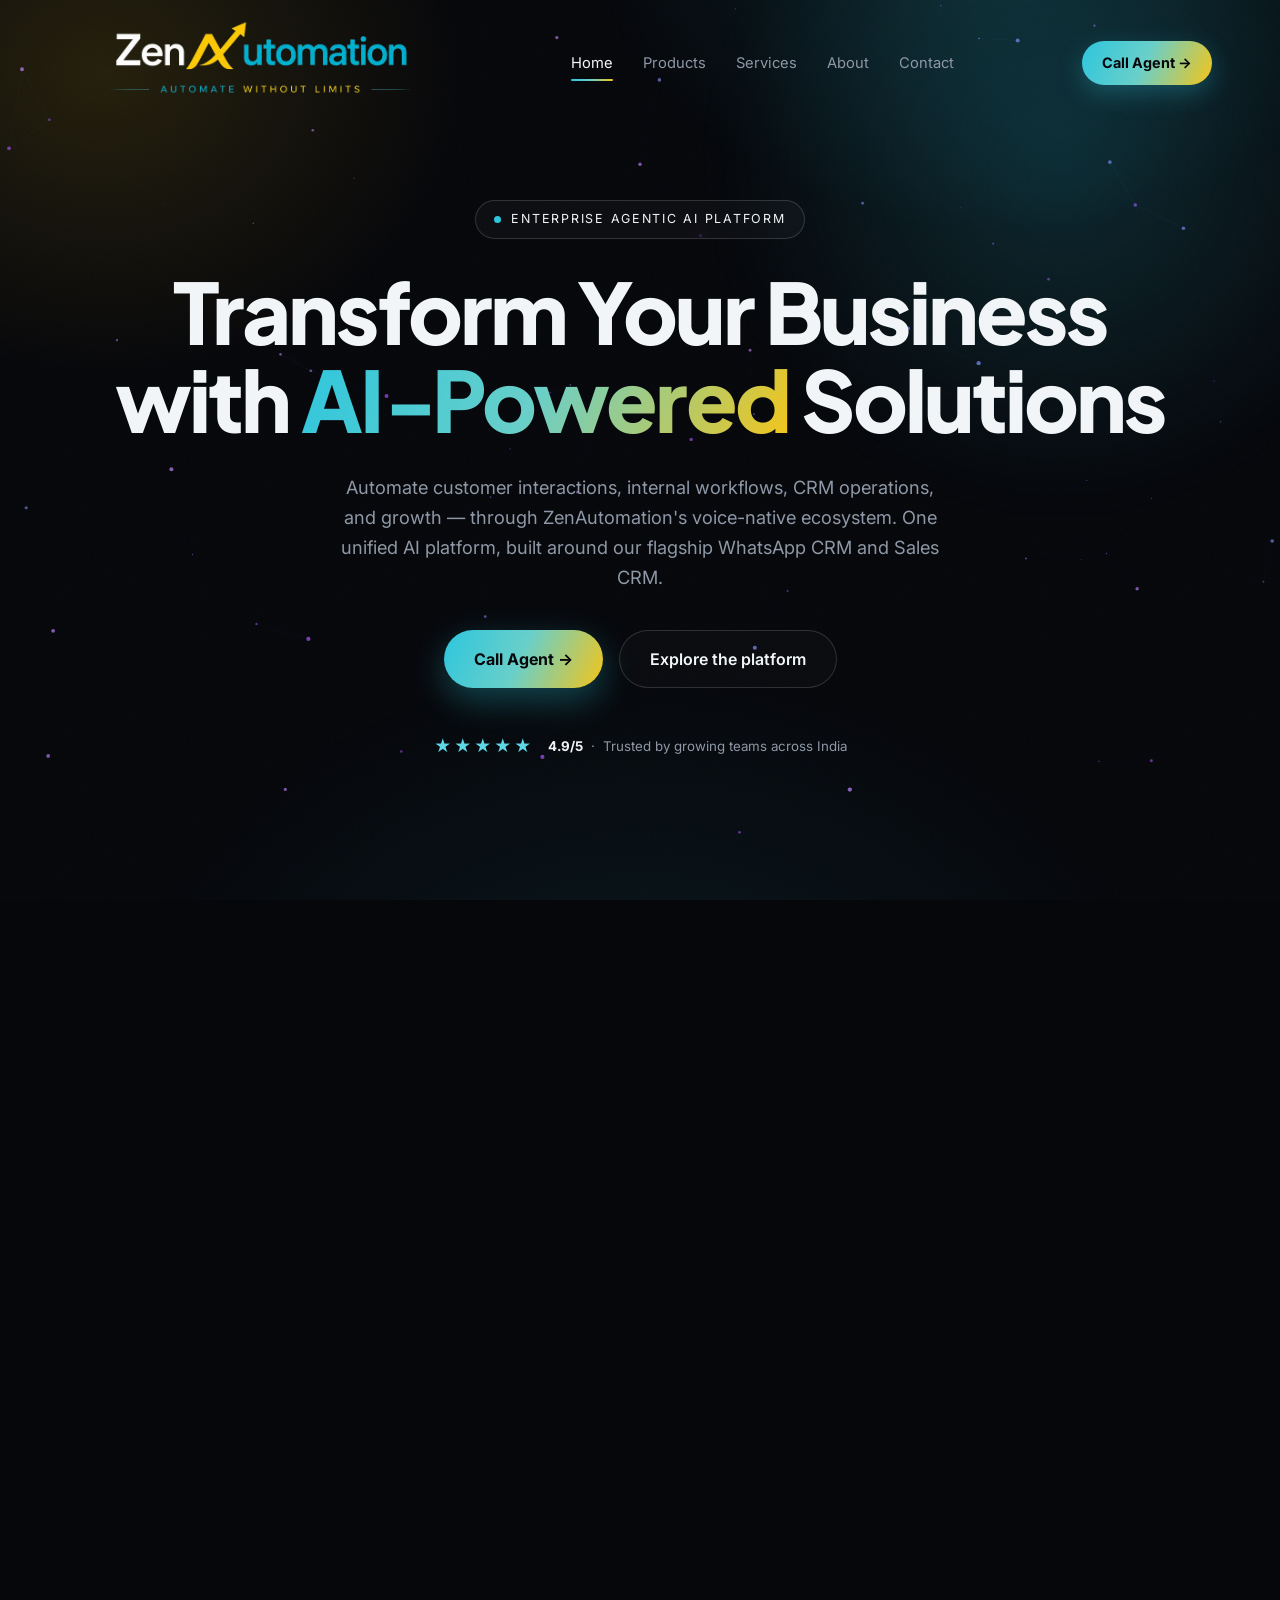
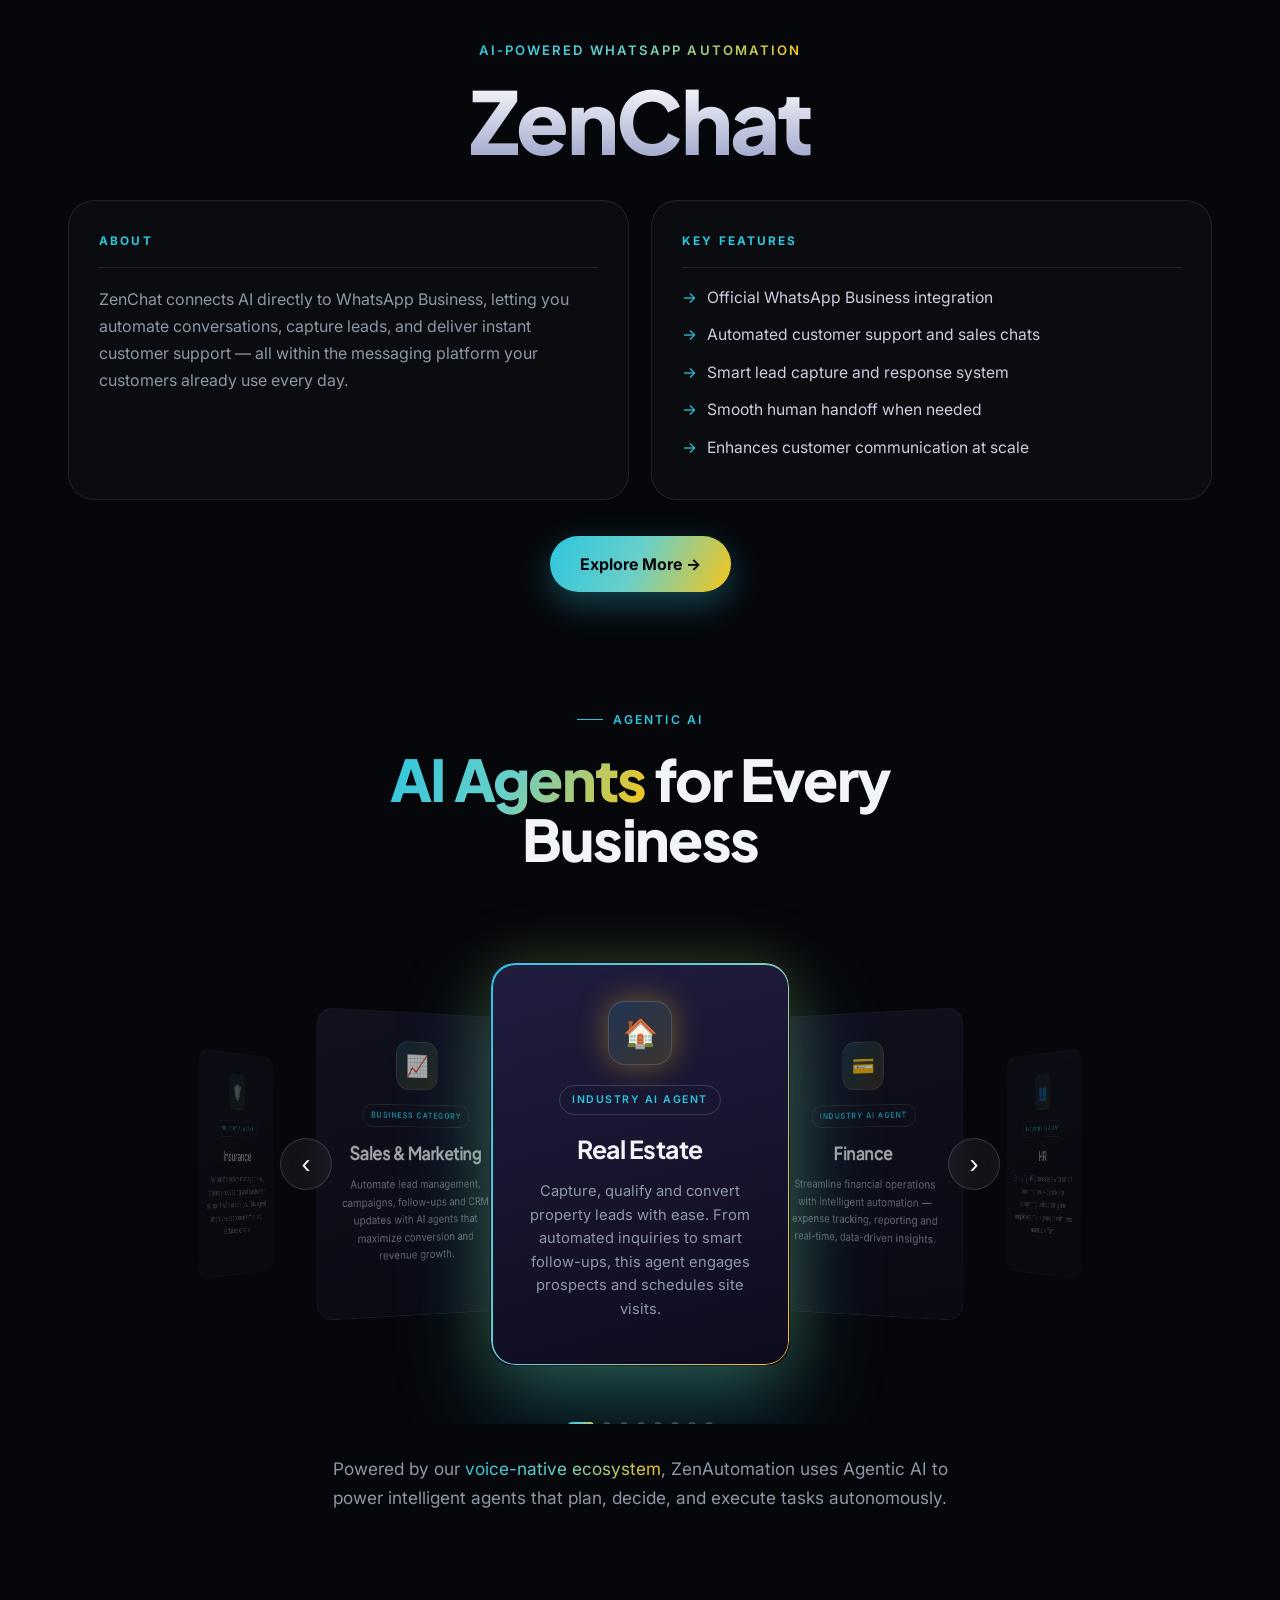
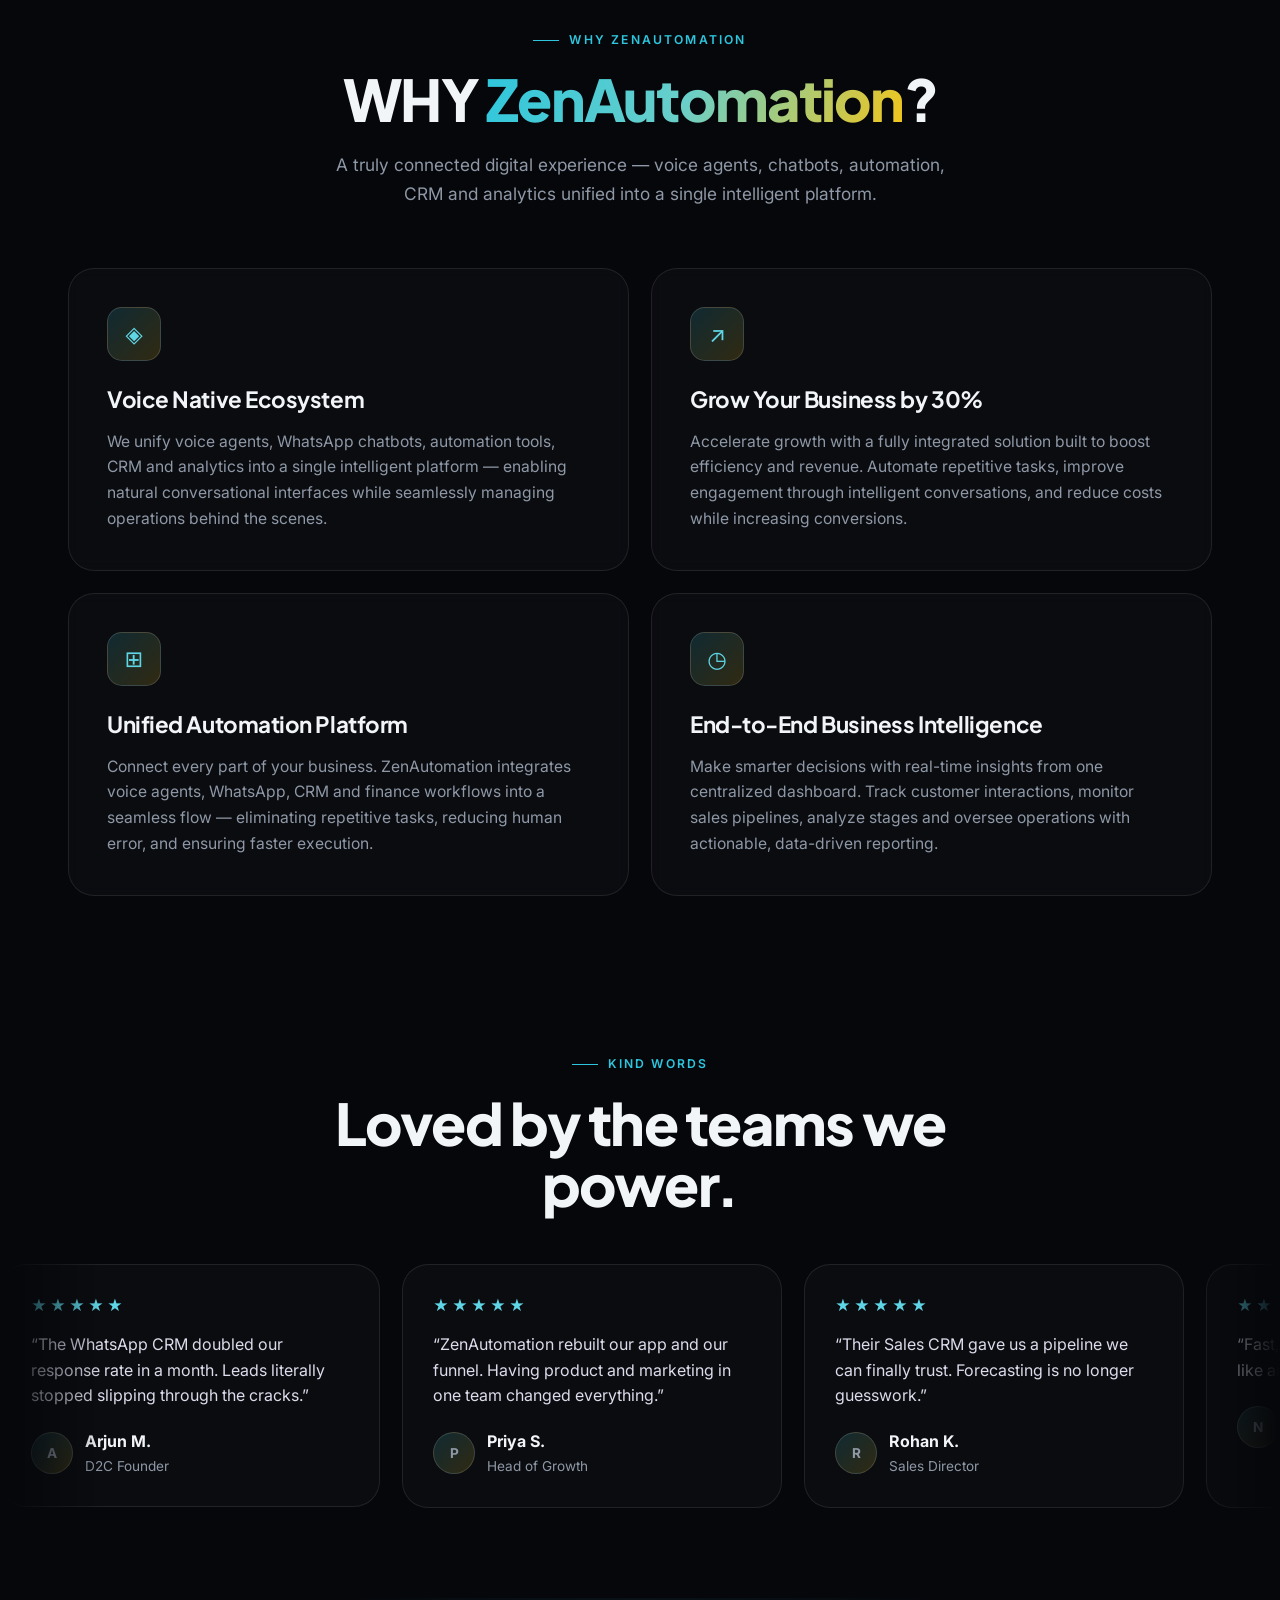
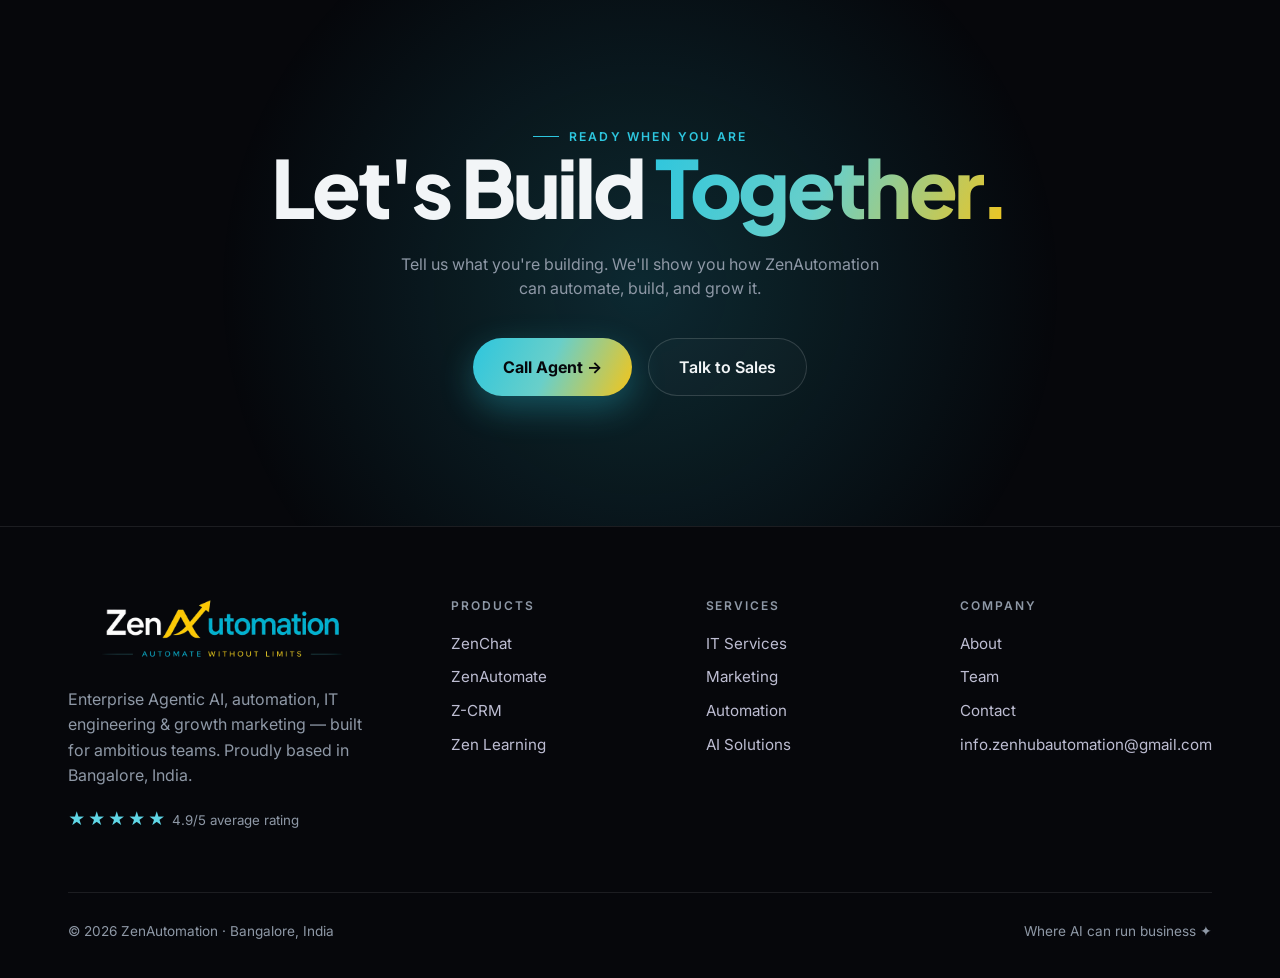
==== commit d4bdc4ef: "changes" ====
--- a/index.html
+++ b/index.html
@@ -16,9 +16,8 @@
 <!-- INTRO PRELOADER -->
 <div class="intro" id="intro">
   <div class="intro-inner">
-    <img src="assets/logo-icon.png" alt="ZenAutomation" class="intro-mark" />
+    <img src="assets/logo-full.png" alt="ZenAutomation" class="intro-mark" />
     <div class="intro-type"><span id="typed"></span><span class="caret"></span></div>
-    <div class="intro-powered">powered by <b>ZenAutomation<span class="accent">.</span></b></div>
     <div class="intro-bar"><span></span></div>
   </div>
 </div>
--- a/assets/styles.css
+++ b/assets/styles.css
@@ -64,7 +64,7 @@
   background:radial-gradient(circle,rgba(45,198,222,.22),transparent 62%);filter:blur(30px)}
 .intro.done{transform:translateY(-102%);opacity:0;pointer-events:none}
 .intro-inner{position:relative;text-align:center;padding:0 24px}
-.intro-mark{width:62px;height:62px;margin:0 auto 30px;display:block;filter:drop-shadow(0 8px 30px rgba(45,198,222,.5));
+.intro-mark{width:min(460px,76vw);height:auto;margin:0 auto 34px;display:block;filter:drop-shadow(0 10px 36px rgba(45,198,222,.4));
   animation:introPop .9s var(--ease) both}
 @keyframes introPop{from{opacity:0;transform:scale(.6) rotate(-18deg)}to{opacity:1;transform:none}}
 .intro-type{font-family:'Plus Jakarta Sans';font-weight:800;letter-spacing:-.02em;
@@ -90,12 +90,12 @@
 .logo-mark{width:34px;height:34px;border-radius:10px;display:block;transition:transform .55s var(--ease)}
 .logo:hover .logo-mark{transform:rotate(180deg)}
 /* brand logo images */
-.logo-img{height:40px;width:auto;display:block;transition:height .4s var(--ease),filter .3s}
+.logo-img{height:90px;width:auto;display:block;transition:height .4s var(--ease),filter .3s}
 .logo:hover .logo-img{filter:drop-shadow(0 4px 18px rgba(45,198,222,.45))}
-nav.scrolled .logo-img{height:34px}
-.foot-brand .logo-img{height:50px;margin-bottom:6px}
-img.intro-mark{object-fit:contain;border-radius:18px;background:#000}
-@media(max-width:560px){.logo-img{height:34px}}
+nav.scrolled .logo-img{height:46px}
+.foot-brand .logo-img{height:72px;margin-bottom:8px}
+img.intro-mark{object-fit:contain}
+@media(max-width:560px){.logo-img{height:44px}}
 .nav-links{display:flex;gap:30px;align-items:center}
 .nav-links a{font-size:.92rem;color:var(--muted);transition:color .25s;position:relative}
 .nav-links a:hover,.nav-links a.active{color:var(--ink)}
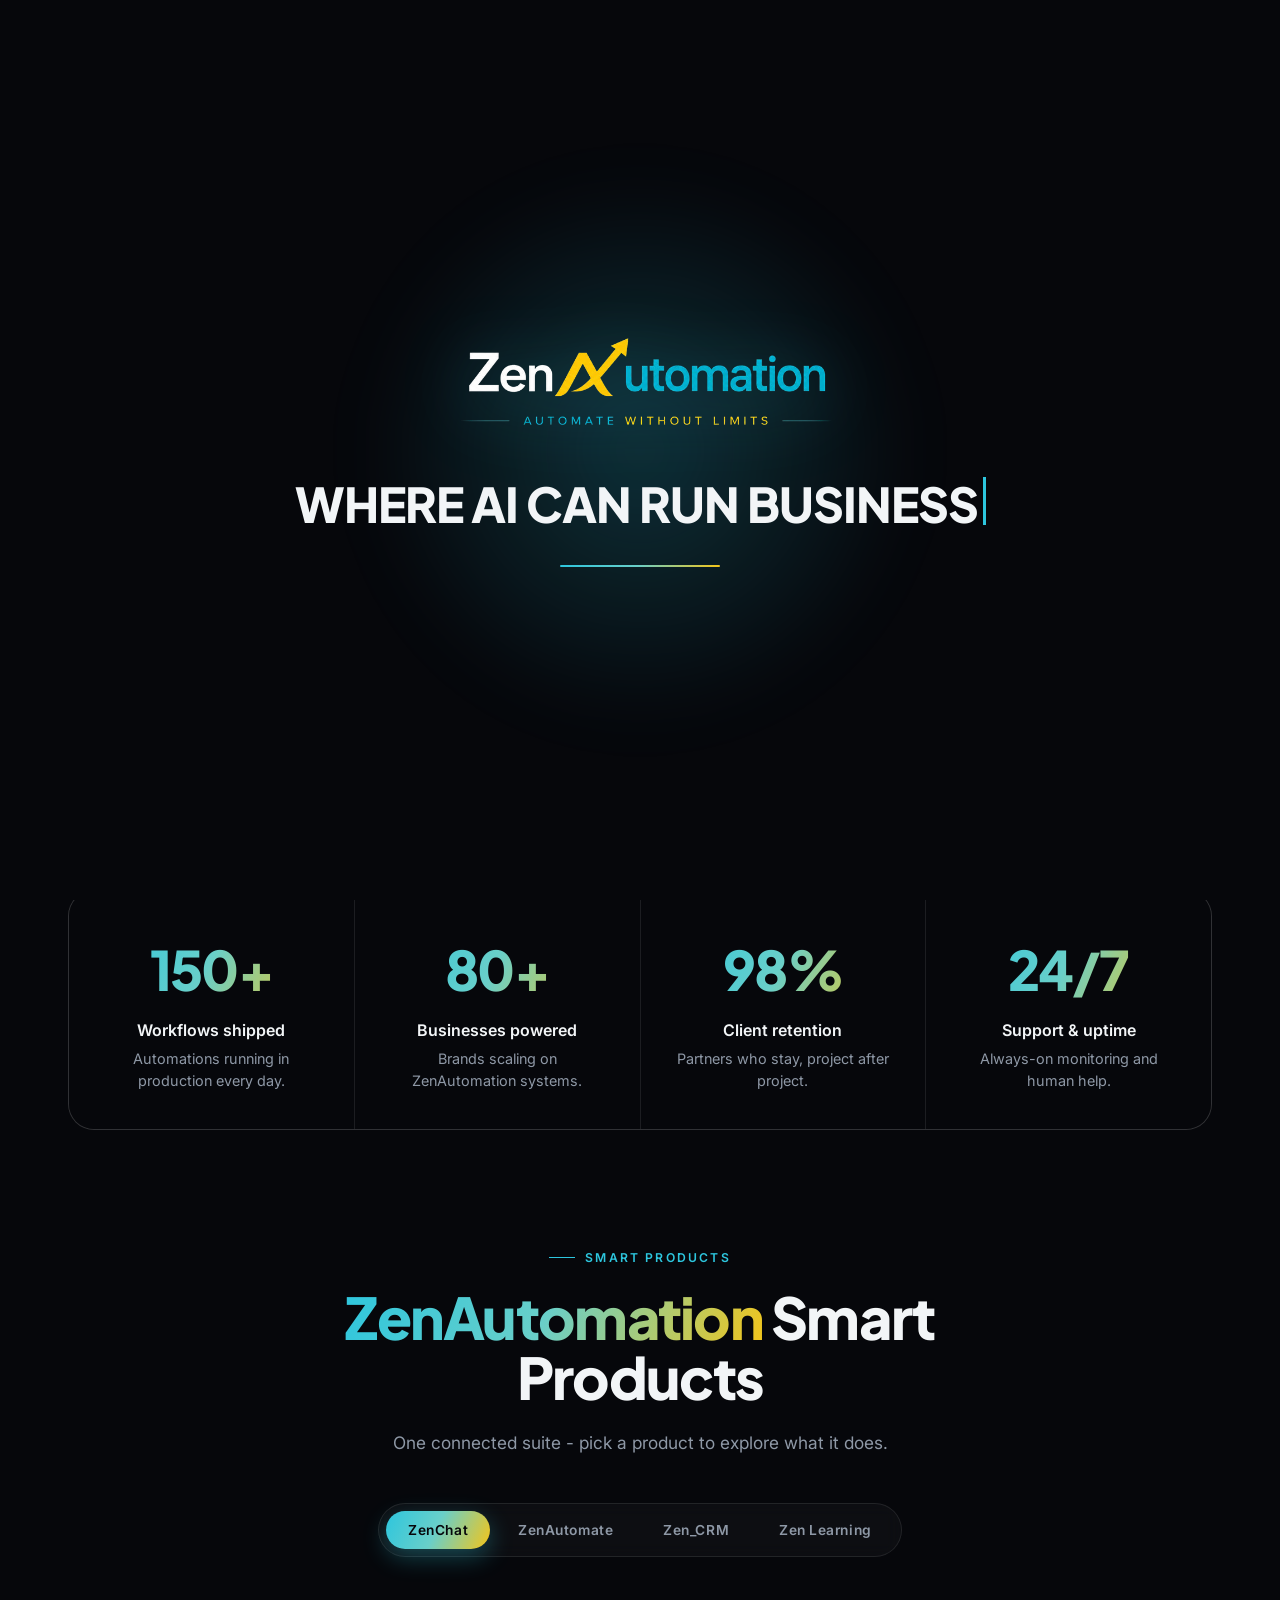
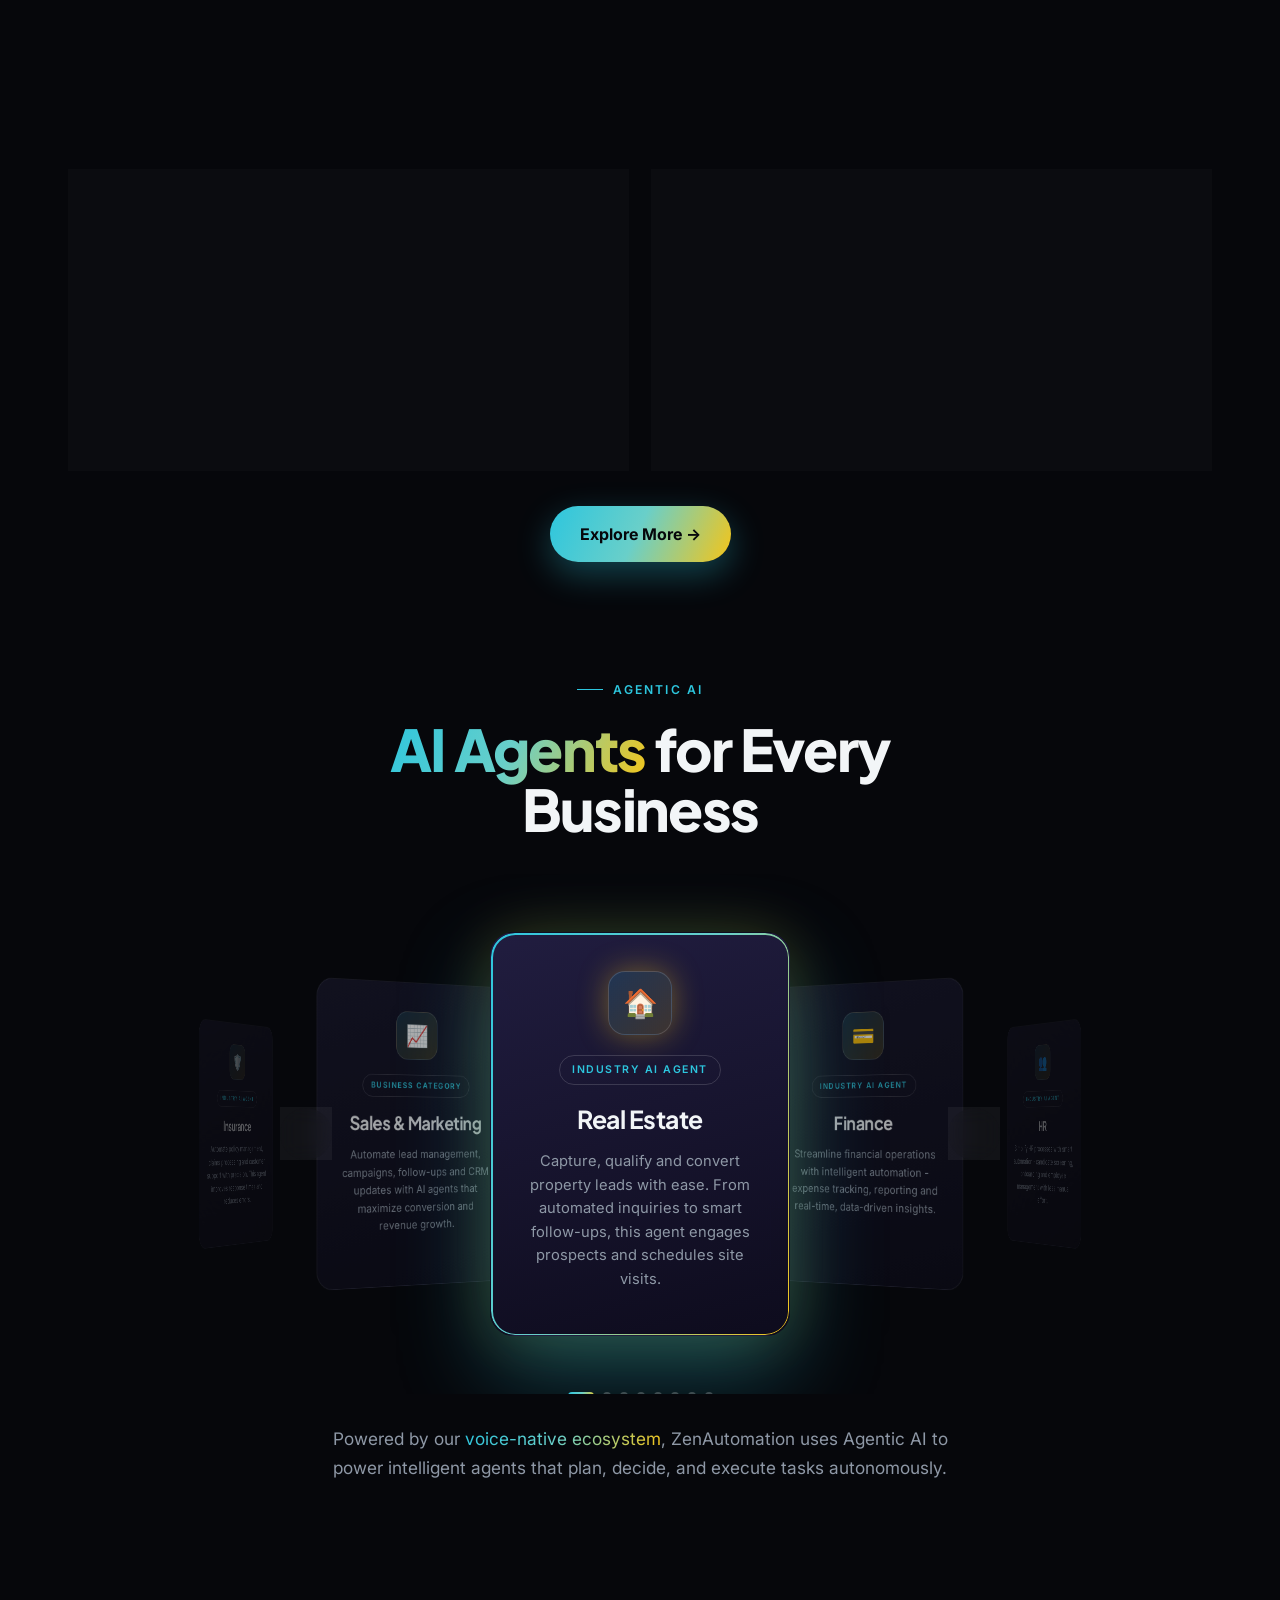
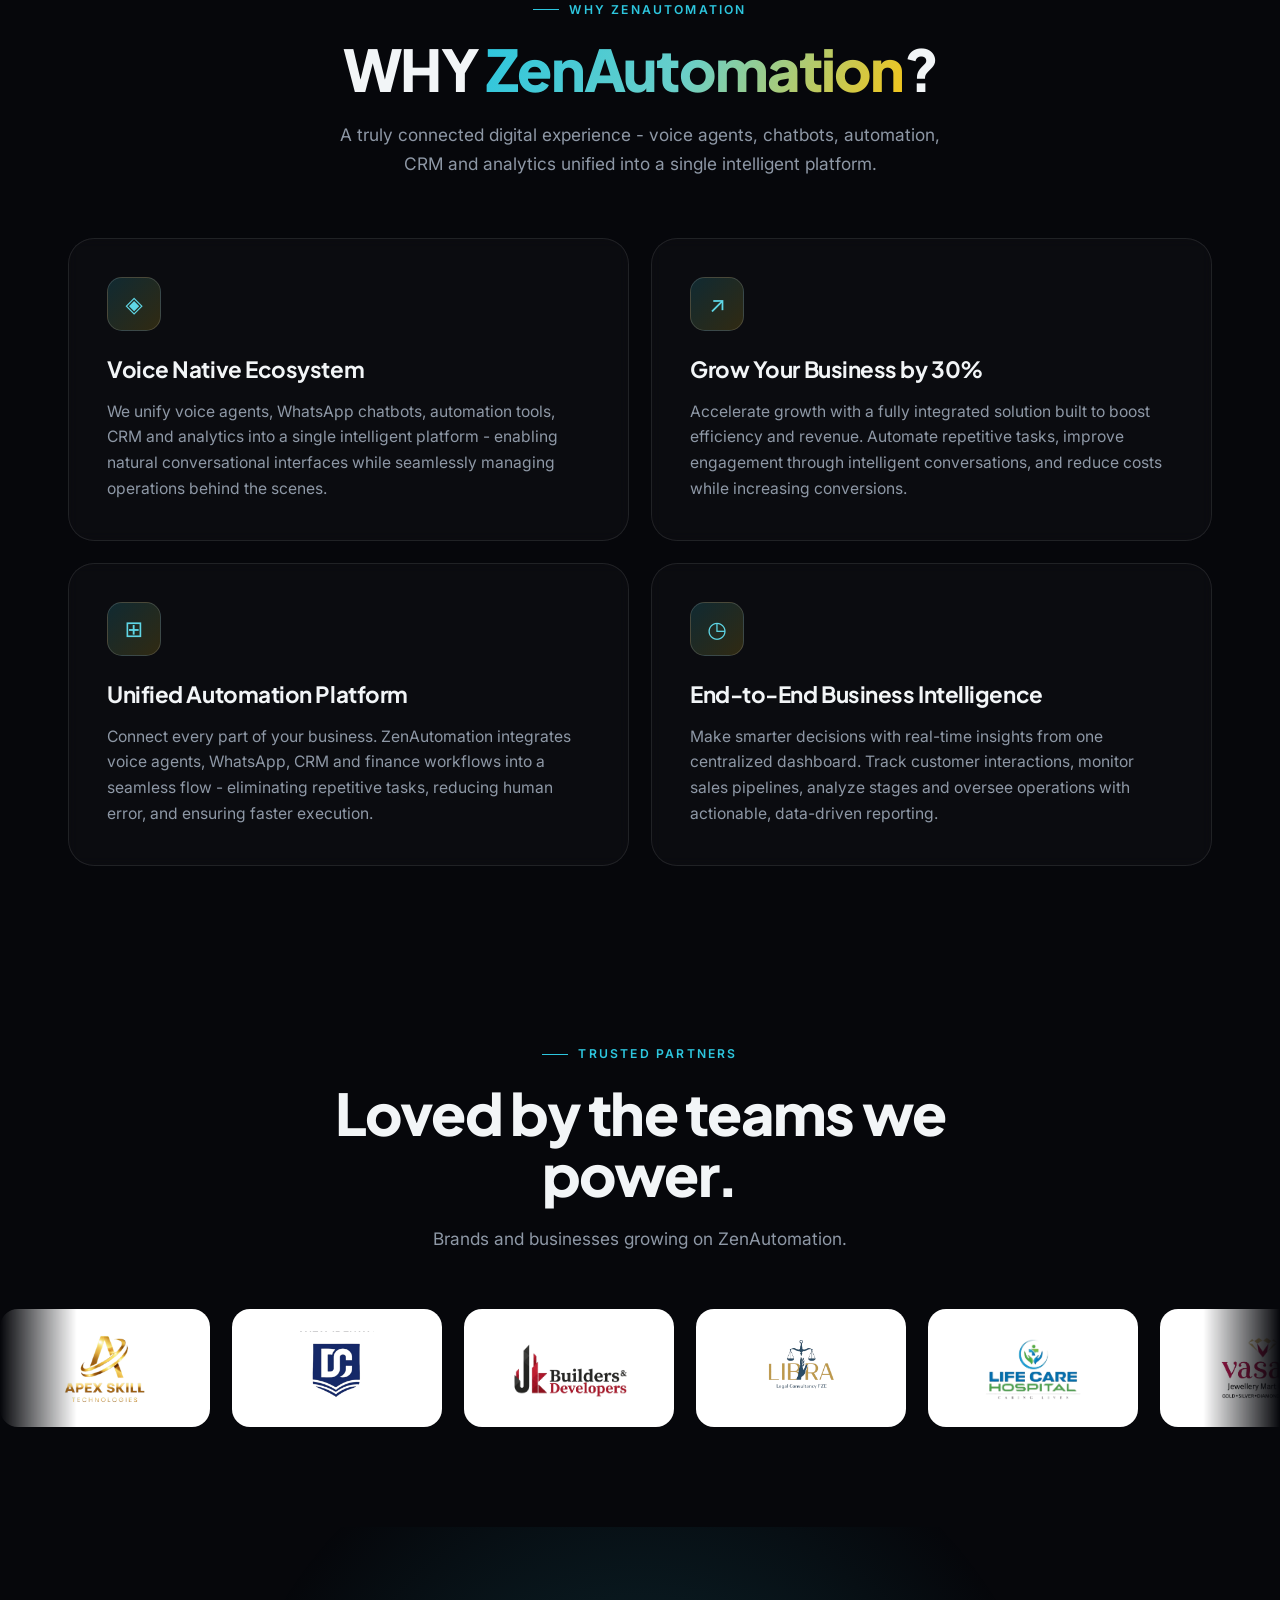
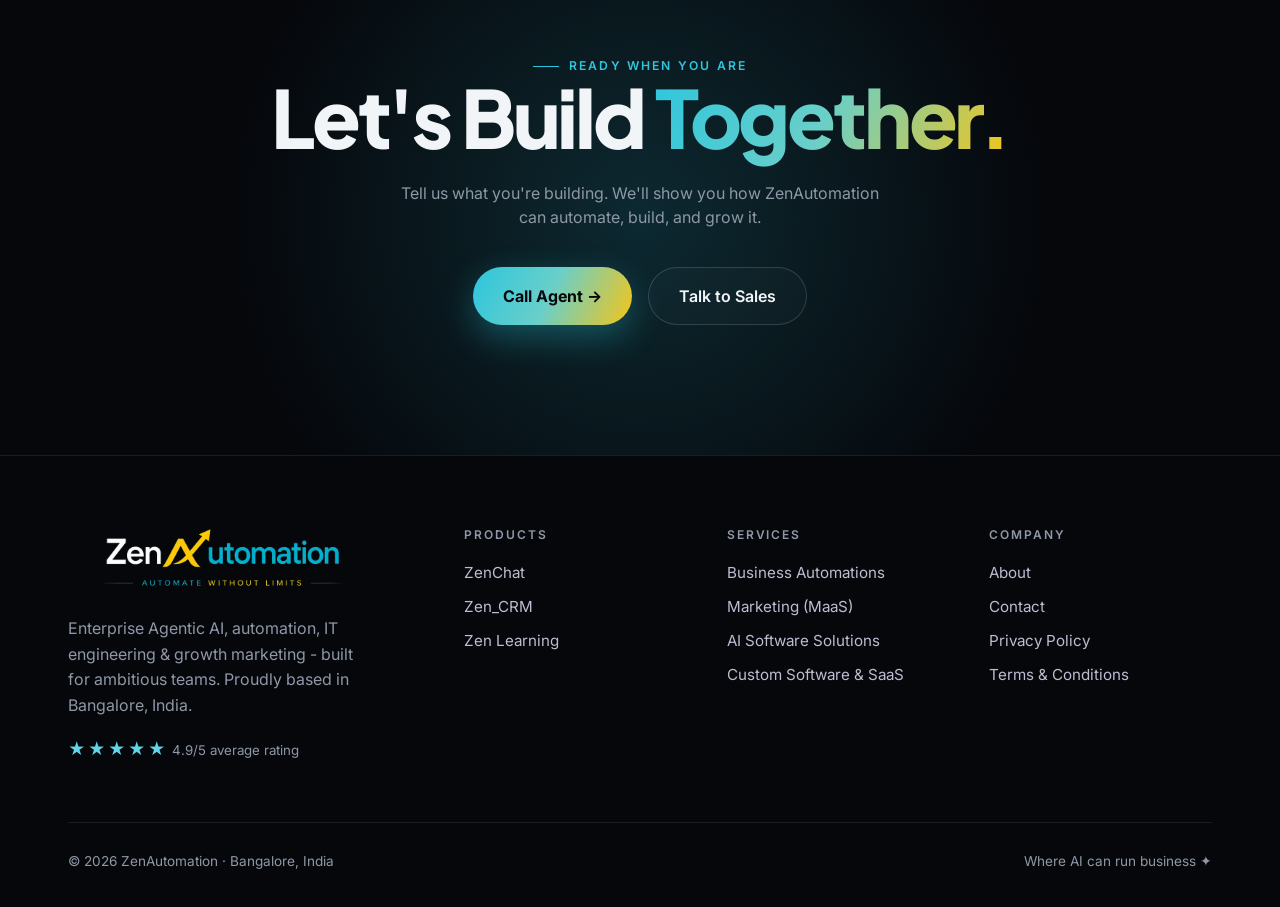
==== commit e6cc3e24: "major changes" ====
--- a/index.html
+++ b/index.html
@@ -3,8 +3,8 @@
 <head>
 <meta charset="UTF-8" />
 <meta name="viewport" content="width=device-width, initial-scale=1.0" />
-<title>ZenAutomation — Enterprise Agentic AI Platform</title>
-<meta name="description" content="ZenAutomation helps businesses automate customer interactions, internal workflows, CRM operations, and growth — through one unified, voice-native Agentic AI platform. Makers of WhatsApp CRM and Sales CRM." />
+<title>ZenAutomation - Enterprise Agentic AI Platform</title>
+<meta name="description" content="ZenAutomation helps businesses automate customer interactions, internal workflows, CRM operations, and growth - through one unified, voice-native Agentic AI platform. Makers of ZenChat and Zen_CRM." />
 <link rel="icon" href="assets/logo-icon.png" type="image/png" />
 <link rel="preconnect" href="https://fonts.googleapis.com" />
 <link rel="preconnect" href="https://fonts.gstatic.com" crossorigin />
@@ -45,7 +45,7 @@
   <div class="wrap">
     <span class="eyebrow reveal"><span class="dot"></span> Enterprise Agentic AI Platform</span>
     <h1 class="hero-title reveal" data-d="1">Transform Your Business<br>with <span class="gradient-text">AI&#8209;Powered</span> Solutions</h1>
-    <p class="hero-sub reveal" data-d="2">Automate customer interactions, internal workflows, CRM operations, and growth — through ZenAutomation's voice-native ecosystem. One unified AI platform, built around our flagship WhatsApp CRM and Sales CRM.</p>
+    <p class="hero-sub reveal" data-d="2">Automate customer interactions, internal workflows, CRM operations, and growth - through ZenAutomation's voice-native ecosystem. One unified AI platform, built around our flagship ZenChat and Zen_CRM.</p>
     <div class="hero-actions reveal" data-d="3">
       <a href="contact.html" class="btn btn-primary" data-hover>Call Agent →</a>
       <a href="products.html" class="btn btn-ghost" data-hover>Explore the platform</a>
@@ -69,19 +69,19 @@
   </div>
 </section>
 
-<!-- SMART PRODUCTS — tabbed showcase -->
+<!-- SMART PRODUCTS - tabbed showcase -->
 <section class="section-pad" style="padding-top:0">
   <div class="wrap">
     <div class="sec-head center">
       <span class="label reveal">Smart Products</span>
       <h2 class="section-title reveal" data-d="1"><span class="gradient-text">ZenAutomation</span> Smart Products</h2>
-      <p class="lead reveal" data-d="2">One connected suite — pick a product to explore what it does.</p>
+      <p class="lead reveal" data-d="2">One connected suite - pick a product to explore what it does.</p>
     </div>
 
     <div class="prod-tabs reveal" data-d="1" id="prod-tabs" role="tablist">
       <button class="prod-tab is-active" type="button" role="tab" data-p="0">ZenChat</button>
       <button class="prod-tab" type="button" role="tab" data-p="1">ZenAutomate</button>
-      <button class="prod-tab" type="button" role="tab" data-p="2">Z-CRM</button>
+      <button class="prod-tab" type="button" role="tab" data-p="2">Zen_CRM</button>
       <button class="prod-tab" type="button" role="tab" data-p="3">Zen Learning</button>
     </div>
 
@@ -93,7 +93,7 @@
         <div class="prod-cols">
           <div class="prod-card">
             <h5>About</h5>
-            <p>ZenChat connects AI directly to WhatsApp Business, letting you automate conversations, capture leads, and deliver instant customer support — all within the messaging platform your customers already use every day.</p>
+            <p>ZenChat connects AI directly to WhatsApp Business, letting you automate conversations, capture leads, and deliver instant customer support - all within the messaging platform your customers already use every day.</p>
           </div>
           <div class="prod-card">
             <h5>Key Features</h5>
@@ -111,7 +111,7 @@
 
       <!-- ZenAutomate -->
       <div class="prod-panel" data-p="1">
-        <span class="prod-eyebrow">Automate anything — code or no-code</span>
+        <span class="prod-eyebrow">Automate anything - code or no-code</span>
         <h3 class="prod-name">ZenAutomate</h3>
         <div class="prod-cols">
           <div class="prod-card">
@@ -132,23 +132,23 @@
         <a href="services.html" class="btn btn-primary prod-explore" data-hover>Explore More →</a>
       </div>
 
-      <!-- Z-CRM -->
+      <!-- Zen_CRM -->
       <div class="prod-panel" data-p="2">
-        <span class="prod-eyebrow">Manage all customer relationships in one place</span>
-        <h3 class="prod-name">Z-CRM</h3>
+        <span class="prod-eyebrow">Agentic AI CRM for business growth</span>
+        <h3 class="prod-name">Zen_CRM</h3>
         <div class="prod-cols">
           <div class="prod-card">
             <h5>About</h5>
-            <p>Z-CRM helps businesses organize, track, and optimize customer relationships through a centralized platform that brings workflows, data, and communication tools together in one place.</p>
+            <p>Zen_CRM is an Agentic AI platform that runs your entire sales motion - from lead generation to close. AI agents capture, qualify, nurture and convert leads autonomously, so your pipeline grows while your team focuses on closing the deal.</p>
           </div>
           <div class="prod-card">
             <h5>Key Features</h5>
             <ul class="feat">
-              <li>Centralized customer data management</li>
-              <li>Workflow and sales process automation</li>
-              <li>Integration with external tools and platforms</li>
-              <li>Scalable solution for growing businesses</li>
-              <li>Improves customer retention and insights</li>
+              <li>Agentic AI that works leads end-to-end</li>
+              <li>Automated lead capture, scoring &amp; qualification</li>
+              <li>AI-driven follow-ups &amp; nurture sequences</li>
+              <li>From lead gen to sales close, fully automated</li>
+              <li>Real-time pipeline, forecasting &amp; insights</li>
             </ul>
           </div>
         </div>
@@ -181,7 +181,7 @@
   </div>
 </section>
 
-<!-- AI AGENTS — 3D COVERFLOW -->
+<!-- AI AGENTS - 3D COVERFLOW -->
 <section class="section-pad agents-sec" style="padding-top:0">
   <div class="wrap">
     <div class="sec-head center" style="margin-bottom:6px">
@@ -194,10 +194,10 @@
     <button class="cf-nav prev" type="button" aria-label="Previous agent">&#8249;</button>
     <div class="cf-stage">
       <article class="cf-card"><div class="cf-face"><div class="aic">🏠</div><span class="acat">Industry AI Agent</span><h4>Real Estate</h4><p>Capture, qualify and convert property leads with ease. From automated inquiries to smart follow-ups, this agent engages prospects and schedules site visits.</p></div></article>
-      <article class="cf-card"><div class="cf-face"><div class="aic">💳</div><span class="acat">Industry AI Agent</span><h4>Finance</h4><p>Streamline financial operations with intelligent automation — expense tracking, reporting and real-time, data-driven insights.</p></div></article>
-      <article class="cf-card"><div class="cf-face"><div class="aic">👥</div><span class="acat">Industry AI Agent</span><h4>HR</h4><p>Simplify HR processes with smart automation — candidate screening, onboarding and employee management with less manual effort.</p></div></article>
+      <article class="cf-card"><div class="cf-face"><div class="aic">💳</div><span class="acat">Industry AI Agent</span><h4>Finance</h4><p>Streamline financial operations with intelligent automation - expense tracking, reporting and real-time, data-driven insights.</p></div></article>
+      <article class="cf-card"><div class="cf-face"><div class="aic">👥</div><span class="acat">Industry AI Agent</span><h4>HR</h4><p>Simplify HR processes with smart automation - candidate screening, onboarding and employee management with less manual effort.</p></div></article>
       <article class="cf-card"><div class="cf-face"><div class="aic">🏨</div><span class="acat">Industry AI Agent</span><h4>Hospitality</h4><p>Enhance guest experiences with seamless automation. Manage bookings, guest queries and follow-ups while keeping every stay effortless.</p></div></article>
-      <article class="cf-card"><div class="cf-face"><div class="aic">📅</div><span class="acat">Industry AI Agent</span><h4>Appointments</h4><p>Deliver a hassle-free booking experience with instant scheduling, automated reminders and real-time availability — no missed appointments.</p></div></article>
+      <article class="cf-card"><div class="cf-face"><div class="aic">📅</div><span class="acat">Industry AI Agent</span><h4>Appointments</h4><p>Deliver a hassle-free booking experience with instant scheduling, automated reminders and real-time availability - no missed appointments.</p></div></article>
       <article class="cf-card"><div class="cf-face"><div class="aic">📦</div><span class="acat">Industry AI Agent</span><h4>Logistics</h4><p>Optimize logistics operations with intelligent tracking and automation. From route planning to delivery updates, this agent ensures faster, more efficient supply-chain management.</p></div></article>
       <article class="cf-card"><div class="cf-face"><div class="aic">🛡️</div><span class="acat">Industry AI Agent</span><h4>Insurance</h4><p>Automate policy management, claims processing and customer support with precision. This agent improves response times and reduces errors.</p></div></article>
       <article class="cf-card"><div class="cf-face"><div class="aic">📈</div><span class="acat">Business Category</span><h4>Sales &amp; Marketing</h4><p>Automate lead management, campaigns, follow-ups and CRM updates with AI agents that maximize conversion and revenue growth.</p></div></article>
@@ -217,13 +217,13 @@
     <div class="sec-head center">
       <span class="label reveal">Why ZenAutomation</span>
       <h2 class="section-title reveal" data-d="1">WHY <span class="gradient-text">ZenAutomation</span>?</h2>
-      <p class="lead reveal" data-d="2">A truly connected digital experience — voice agents, chatbots, automation, CRM and analytics unified into a single intelligent platform.</p>
+      <p class="lead reveal" data-d="2">A truly connected digital experience - voice agents, chatbots, automation, CRM and analytics unified into a single intelligent platform.</p>
     </div>
     <div class="why-grid">
       <div class="why-card reveal" data-d="1">
         <div class="why-ic">◈</div>
         <h3>Voice Native Ecosystem</h3>
-        <p>We unify voice agents, WhatsApp chatbots, automation tools, CRM and analytics into a single intelligent platform — enabling natural conversational interfaces while seamlessly managing operations behind the scenes.</p>
+        <p>We unify voice agents, WhatsApp chatbots, automation tools, CRM and analytics into a single intelligent platform - enabling natural conversational interfaces while seamlessly managing operations behind the scenes.</p>
       </div>
       <div class="why-card reveal" data-d="2">
         <div class="why-ic">↗</div>
@@ -233,7 +233,7 @@
       <div class="why-card reveal" data-d="1">
         <div class="why-ic">⊞</div>
         <h3>Unified Automation Platform</h3>
-        <p>Connect every part of your business. ZenAutomation integrates voice agents, WhatsApp, CRM and finance workflows into a seamless flow — eliminating repetitive tasks, reducing human error, and ensuring faster execution.</p>
+        <p>Connect every part of your business. ZenAutomation integrates voice agents, WhatsApp, CRM and finance workflows into a seamless flow - eliminating repetitive tasks, reducing human error, and ensuring faster execution.</p>
       </div>
       <div class="why-card reveal" data-d="2">
         <div class="why-ic">◷</div>
@@ -244,24 +244,35 @@
   </div>
 </section>
 
-<!-- TESTIMONIALS -->
-<section class="section-pad" style="padding:40px 0 90px">
+<!-- TRUSTED BY / CLIENT LOGOS -->
+<section class="section-pad" style="padding:60px 0 100px">
   <div class="wrap">
     <div class="sec-head center">
-      <span class="label reveal">Kind words</span>
+      <span class="label reveal">Trusted partners</span>
       <h2 class="section-title reveal" data-d="1">Loved by the teams we power.</h2>
-    </div>
-  </div>
-  <div class="tmarquee">
-    <div class="tmarquee-track">
-      <div class="tcard"><div class="stars">★★★★★</div><p>“The WhatsApp CRM doubled our response rate in a month. Leads literally stopped slipping through the cracks.”</p><div class="who"><span class="av">A</span><div><b>Arjun M.</b><span>D2C Founder</span></div></div></div>
-      <div class="tcard"><div class="stars">★★★★★</div><p>“ZenAutomation rebuilt our app and our funnel. Having product and marketing in one team changed everything.”</p><div class="who"><span class="av">P</span><div><b>Priya S.</b><span>Head of Growth</span></div></div></div>
-      <div class="tcard"><div class="stars">★★★★★</div><p>“Their Sales CRM gave us a pipeline we can finally trust. Forecasting is no longer guesswork.”</p><div class="who"><span class="av">R</span><div><b>Rohan K.</b><span>Sales Director</span></div></div></div>
-      <div class="tcard"><div class="stars">★★★★★</div><p>“Fast, sharp and genuinely strategic. Feels like an in-house team, not an agency.”</p><div class="who"><span class="av">N</span><div><b>Neha T.</b><span>COO</span></div></div></div>
-      <div class="tcard"><div class="stars">★★★★★</div><p>“The WhatsApp CRM doubled our response rate in a month. Leads literally stopped slipping through the cracks.”</p><div class="who"><span class="av">A</span><div><b>Arjun M.</b><span>D2C Founder</span></div></div></div>
-      <div class="tcard"><div class="stars">★★★★★</div><p>“ZenAutomation rebuilt our app and our funnel. Having product and marketing in one team changed everything.”</p><div class="who"><span class="av">P</span><div><b>Priya S.</b><span>Head of Growth</span></div></div></div>
-      <div class="tcard"><div class="stars">★★★★★</div><p>“Their Sales CRM gave us a pipeline we can finally trust. Forecasting is no longer guesswork.”</p><div class="who"><span class="av">R</span><div><b>Rohan K.</b><span>Sales Director</span></div></div></div>
-      <div class="tcard"><div class="stars">★★★★★</div><p>“Fast, sharp and genuinely strategic. Feels like an in-house team, not an agency.”</p><div class="who"><span class="av">N</span><div><b>Neha T.</b><span>COO</span></div></div></div>
+      <p class="lead reveal" data-d="2">Brands and businesses growing on ZenAutomation.</p>
+    </div>
+  </div>
+  <!-- CLIENT LOGOS: files live in assets/logo/. Add/remove a .logo-tile in BOTH halves to keep the loop seamless. -->
+  <div class="logo-marquee reveal" data-d="2">
+    <div class="logo-marquee-track">
+      <div class="logo-tile"><img src="assets/logo/Apex.png" alt="Apex Skill Technologies" /></div>
+      <div class="logo-tile"><img src="assets/logo/Dhaanish.png" alt="Dhaanish" /></div>
+      <div class="logo-tile"><img src="assets/logo/JK_Builder.png" alt="JK Builders" /></div>
+      <div class="logo-tile"><img src="assets/logo/libralegal.png" alt="Libra Legal" /></div>
+      <div class="logo-tile"><img src="assets/logo/Lifecare.png" alt="Life Care Hospital" /></div>
+      <div class="logo-tile"><img src="assets/logo/Vasavi.png" alt="Vasavi Jewellery" /></div>
+      <div class="logo-tile"><img src="assets/logo/Youniq.png" alt="Youniq" /></div>
+      <div class="logo-tile"><img src="assets/logo/Zuno.png" alt="Zuno" /></div>
+      <!-- duplicate set for seamless loop -->
+      <div class="logo-tile"><img src="assets/logo/Apex.png" alt="Apex Skill Technologies" /></div>
+      <div class="logo-tile"><img src="assets/logo/Dhaanish.png" alt="Dhaanish" /></div>
+      <div class="logo-tile"><img src="assets/logo/JK_Builder.png" alt="JK Builders" /></div>
+      <div class="logo-tile"><img src="assets/logo/libralegal.png" alt="Libra Legal" /></div>
+      <div class="logo-tile"><img src="assets/logo/Lifecare.png" alt="Life Care Hospital" /></div>
+      <div class="logo-tile"><img src="assets/logo/Vasavi.png" alt="Vasavi Jewellery" /></div>
+      <div class="logo-tile"><img src="assets/logo/Youniq.png" alt="Youniq" /></div>
+      <div class="logo-tile"><img src="assets/logo/Zuno.png" alt="Zuno" /></div>
     </div>
   </div>
 </section>
@@ -284,12 +295,12 @@
   <div class="foot-grid">
     <div class="foot-brand">
       <a href="index.html" class="logo"><img src="assets/logo-full.png" alt="ZenAutomation" class="logo-img" /></a>
-      <p>Enterprise Agentic AI, automation, IT engineering &amp; growth marketing — built for ambitious teams. Proudly based in Bangalore, India.</p>
+      <p>Enterprise Agentic AI, automation, IT engineering &amp; growth marketing - built for ambitious teams. Proudly based in Bangalore, India.</p>
       <span class="stars">★★★★★</span> <small style="color:var(--muted)">4.9/5 average rating</small>
     </div>
-    <div><h5>Products</h5><a href="products.html">ZenChat</a><a href="services.html">ZenAutomate</a><a href="products.html">Z-CRM</a><a href="services.html">Zen Learning</a></div>
-    <div><h5>Services</h5><a href="services.html">IT Services</a><a href="services.html">Marketing</a><a href="services.html">Automation</a><a href="services.html">AI Solutions</a></div>
-    <div><h5>Company</h5><a href="about.html">About</a><a href="about.html">Team</a><a href="contact.html">Contact</a><a href="mailto:info.zenhubautomation@gmail.com">info.zenhubautomation@gmail.com</a></div>
+    <div><h5>Products</h5><a href="products.html">ZenChat</a><a href="products.html">Zen_CRM</a><a href="products.html">Zen Learning</a></div>
+    <div><h5>Services</h5><a href="services.html">Business Automations</a><a href="services.html">Marketing (MaaS)</a><a href="services.html">AI Software Solutions</a><a href="services.html">Custom Software &amp; SaaS</a></div>
+    <div><h5>Company</h5><a href="about.html">About</a><a href="contact.html">Contact</a><a href="privacy.html">Privacy Policy</a><a href="terms.html">Terms &amp; Conditions</a></div>
   </div>
   <div class="foot-bottom"><span>© <span data-yr></span> ZenAutomation · Bangalore, India</span><span class="mono">Where AI can run business ✦</span></div>
 </div></footer>
--- a/assets/styles.css
+++ b/assets/styles.css
@@ -90,7 +90,7 @@
 .logo-mark{width:34px;height:34px;border-radius:10px;display:block;transition:transform .55s var(--ease)}
 .logo:hover .logo-mark{transform:rotate(180deg)}
 /* brand logo images */
-.logo-img{height:90px;width:auto;display:block;transition:height .4s var(--ease),filter .3s}
+.logo-img{height:75px;width:auto;display:block;transition:height .4s var(--ease),filter .3s}
 .logo:hover .logo-img{filter:drop-shadow(0 4px 18px rgba(45,198,222,.45))}
 nav.scrolled .logo-img{height:46px}
 .foot-brand .logo-img{height:72px;margin-bottom:8px}
@@ -283,6 +283,11 @@
 .field label{display:block;font-size:.8rem;font-family:'Inter';font-weight:600;letter-spacing:.08em;text-transform:uppercase;color:var(--muted);margin-bottom:8px}
 .field input,.field textarea,.field select{width:100%;background:var(--card);border:1px solid var(--line-2);border-radius:14px;padding:15px 16px;color:var(--ink);font-family:inherit;font-size:1rem;transition:.3s}
 .field input:focus,.field textarea:focus,.field select:focus{outline:none;border-color:var(--accent);box-shadow:0 0 0 3px rgba(45,198,222,.16)}
+/* dark dropdown: visible options + custom arrow */
+.field select{-webkit-appearance:none;appearance:none;cursor:pointer;padding-right:44px;
+  background-image:url("data:image/svg+xml,%3Csvg xmlns='http://www.w3.org/2000/svg' width='14' height='14' viewBox='0 0 24 24' fill='none' stroke='%232dc6de' stroke-width='2.5' stroke-linecap='round' stroke-linejoin='round'%3E%3Cpolyline points='6 9 12 15 18 9'/%3E%3C/svg%3E");
+  background-repeat:no-repeat;background-position:right 16px center}
+.field select option{background:#10131c;color:#f2f5f7}
 .field textarea{min-height:130px;resize:vertical}
 .contact-info .info-item{display:flex;gap:16px;padding:22px 0;border-bottom:1px solid var(--line)}
 .contact-info .ic{width:46px;height:46px;border-radius:12px;background:var(--grad-soft);border:1px solid var(--line-2);display:grid;place-items:center;font-size:1.2rem;flex:none;color:var(--accent-3)}
@@ -308,6 +313,31 @@
 .foot-brand p{color:var(--muted);max-width:300px;line-height:1.6;margin:18px 0}
 .foot-bottom{display:flex;justify-content:space-between;align-items:center;flex-wrap:wrap;gap:16px;margin-top:60px;padding-top:28px;border-top:1px solid var(--line);color:var(--muted);font-size:.85rem}
 @media(max-width:820px){.foot-grid{grid-template-columns:1fr 1fr}}
+
+/* client logos marquee (trusted by) */
+.logo-marquee{margin-top:56px;overflow:hidden;
+  -webkit-mask-image:linear-gradient(90deg,transparent,#000 6%,#000 94%,transparent);
+  mask-image:linear-gradient(90deg,transparent,#000 6%,#000 94%,transparent)}
+.logo-marquee-track{display:flex;width:max-content;animation:scroll 48s linear infinite;will-change:transform}
+.logo-marquee:hover .logo-marquee-track{animation-play-state:paused}
+.logo-tile{flex:none;width:210px;height:118px;margin-right:22px;background:#fff;border-radius:18px;
+  display:grid;place-items:center;padding:20px 26px;
+  transition:transform .35s var(--ease),box-shadow .35s var(--ease)}
+.logo-tile:hover{transform:translateY(-5px);box-shadow:0 18px 42px rgba(0,0,0,.4)}
+.logo-tile img{max-width:100%;max-height:74px;width:auto;height:auto;object-fit:contain;display:block}
+@media(max-width:600px){.logo-tile{width:168px;height:104px;padding:16px 20px}.logo-tile img{max-height:62px}}
+
+/* legal pages */
+.legal{max-width:840px}
+.legal .updated{color:var(--muted-2);font-size:.85rem;margin:0 0 28px;font-family:'Inter'}
+.legal h2{font-family:'Plus Jakarta Sans';font-size:1.5rem;font-weight:700;letter-spacing:-.02em;margin:40px 0 12px}
+.legal h3{font-size:1.08rem;font-weight:600;margin:24px 0 8px;color:var(--ink)}
+.legal p,.legal li{color:var(--muted);line-height:1.78;font-size:1rem}
+.legal p{margin-bottom:14px}
+.legal ul{list-style:none;margin:12px 0 14px}
+.legal li{position:relative;padding-left:22px;margin-bottom:9px}
+.legal li::before{content:"";position:absolute;left:0;top:11px;width:7px;height:7px;border-radius:50%;background:var(--grad)}
+.legal a{color:var(--accent)}
 
 /* reveal */
 .reveal{opacity:0;transform:translateY(34px);transition:opacity .9s var(--ease),transform .9s var(--ease)}
